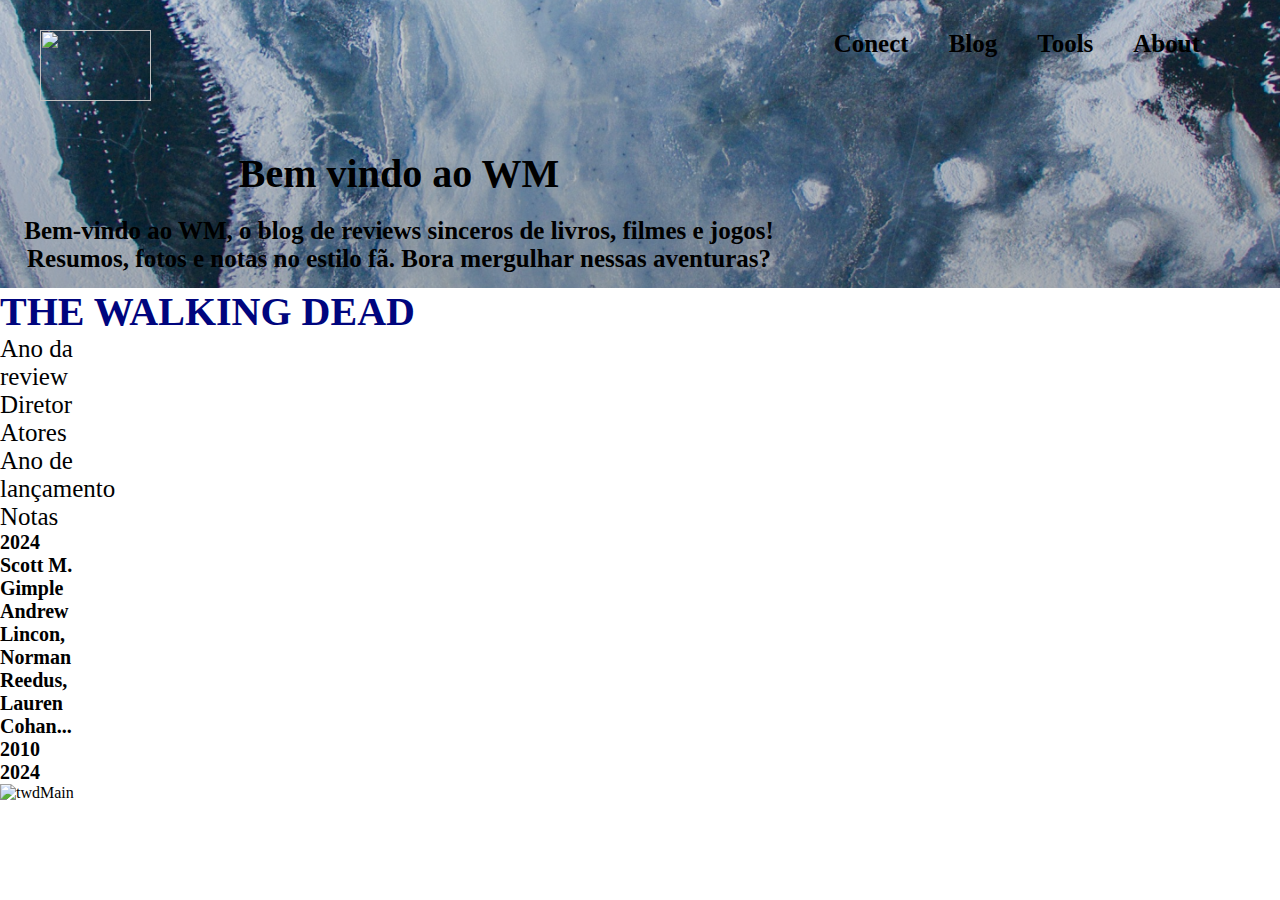
==== index.html @ 7c8194a5 "change name for index" ====
<!DOCTYPE html>
<html lang="pt-br">
<head>
    <meta charset="UTF-8">
    <meta name="viewport" content="width=device-width, initial-scale=1.0">
    <title>The Walking Dead - Sobrevivendo ao apocalipse</title>
    <link rel="stylesheet" href="Blog.css">
</head>
<header>
    <div class="menu">
        <div class="barra">
            <div class="logo">
                <img src="imgs/WM-logo.png" alt="">
            </div>
                <nav class="barra-texto">
                    <h5>Conect</h5>
                    <h5>Blog</h5>
                    <h5>Tools</h5>
                    <h5>About</h5>
                </nav>
               </div>
            <div class="textos"> 
                <h3 class="titulo">Bem vindo ao WM</h3>
                <h4 class="texto-menu">Bem-vindo ao WM, o blog de reviews sinceros de livros, filmes e jogos! Resumos, fotos e notas no estilo fã. Bora mergulhar nessas aventuras?</h4>
            </div>
            
    
</header>
<body>
    <h1 class="titulos">THE WALKING DEAD</h1>
    <div class="Caixona">
        <div class="caixa esquerda">
            <h7 class="classes review"><span>Ano da review</span></h7>
            <h7 class="classes review">Diretor</h7>
            <h7 class="classes review">Atores</h7>
            <h7 class="classes review">Ano de lançamento</h7>
            <h7 class="classes review">Notas</h7>
        </div>
        <div class="caixa direita">
            <h6 class="texto review"><strong>2024</strong></h6>
            <h6 class="texto review"><strong>Scott M. Gimple</strong></h6>
            <h6 class="texto review"><strong>Andrew Lincon, Norman Reedus, Lauren Cohan...</strong></h6>
            <h6 class="texto review"><strong>2010</strong></h6>
            <div class="nota">

                <h6 class="texto review">2024</h6>
            </div>
            
        </div>
    </div>
    <img src="twdIntro.jpg" alt="twdMain">
    
</body>
</html>
---- Blog.css ----
* {
    margin: 0;
    border: 0;
    padding: 0;
}

p {
    text-align: left;
    font-size: 15px;
}
body {
    background-color: white;
}
    
.logo img {
    width: 111px;
    height: 71px;
}
.menu {
        margin: 0;
        display: flex;
        flex-direction: column;
}
.barra {
    display: flex;
    flex-direction: row;
    margin: 15px 25px;
    padding: 15px;
    justify-content: space-between;
}
header {
    background-image: url(imgs/MenuFundo\ -\ TWD.png);
    background-size: cover;
    background-position: center;
}
.caixona {
    border: 1px solid #8CC0E7;
    display: flex;
    justify-content: space-between;
}
.caixa {
    display: flex;
    flex-direction: column;
}
.esquerda {
    width: 100px;
}
.direita {
    width: 100px;
}
h1 {
    color: #00057E;
    font-size: 40px;
}
nav {
    display: flex;
    flex-direction: row;
    justify-content: space-around;
    margin: 0 20px;
}
nav h5 {
    padding: 0 20px;
    margin: 0;
    font-size: 25px;
}
.textos {
    display: flex;
    flex-direction: column;
    align-items: center;
    gap: 20px;
    width: 60%;
    margin: 15px;
    text-align: center;
}
h3 {
    font-size: 40px;
}
h4 {
    font-size: 25px;
}
h7 {
    font-size: 25px;
}
h6 {
    font-size: 20px;
}
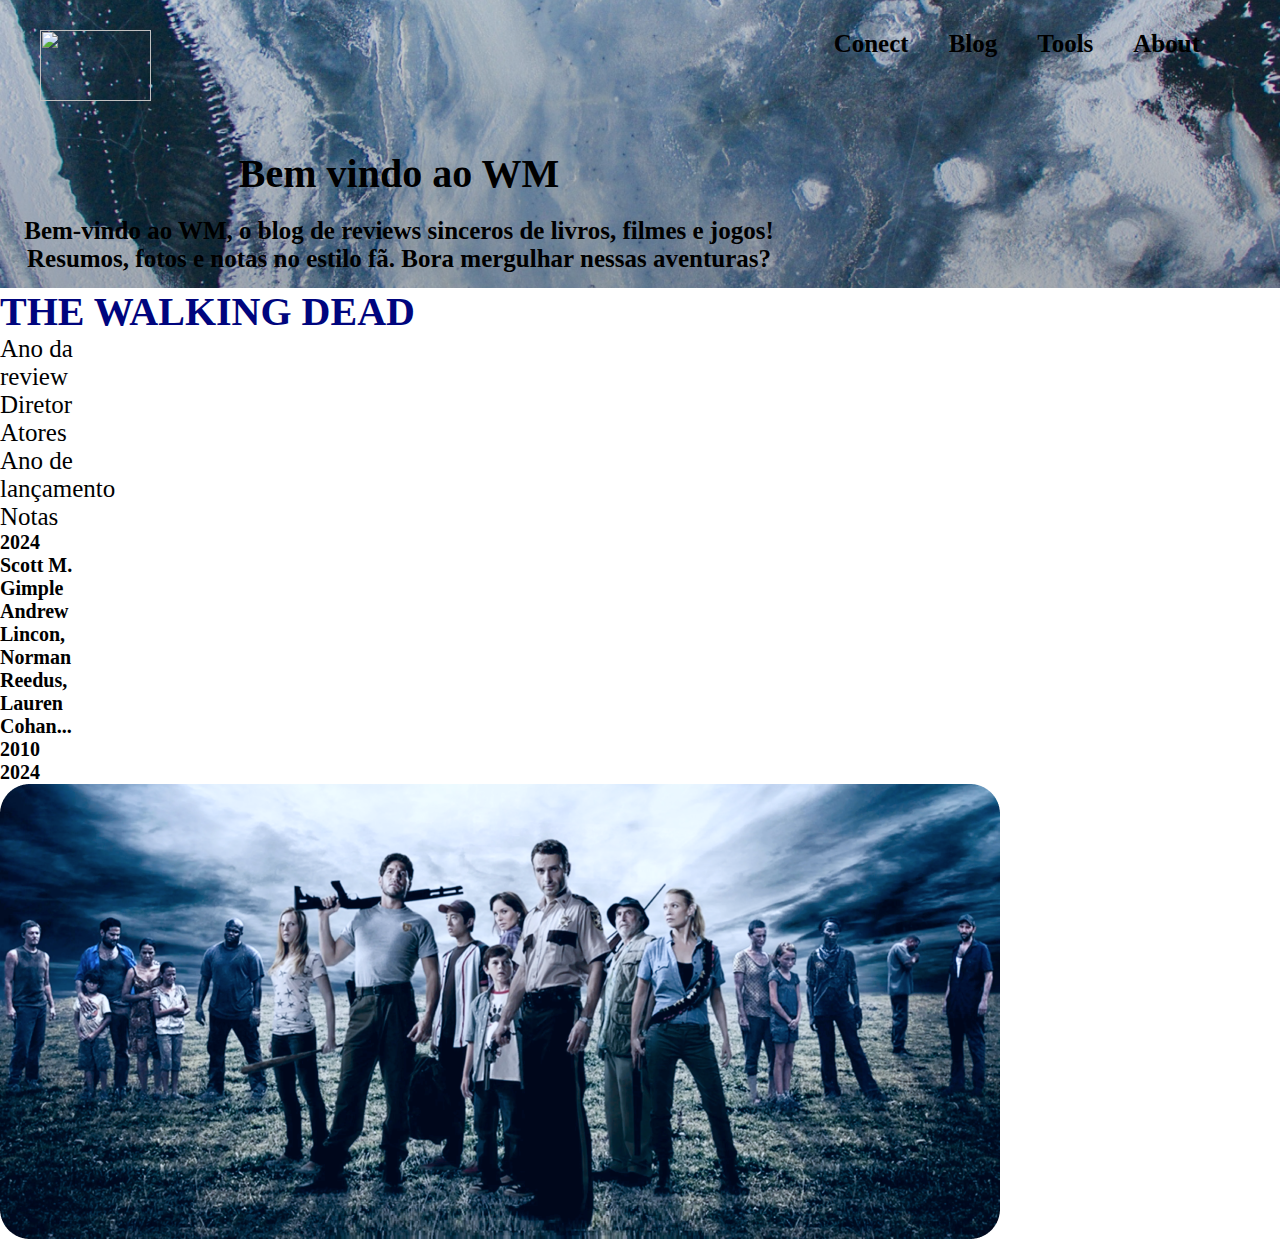
==== commit 80e00702: "Merge branch 'main' of https://github.com/IsabellyCS/Blog-TWD" ====
--- a/index.html
+++ b/index.html
@@ -48,7 +48,7 @@
             
         </div>
     </div>
-    <img src="twdIntro.jpg" alt="twdMain">
+    <img src="imgs/Imagem 1- Main - TWD.png" alt="twdMain">
     
 </body>
 </html>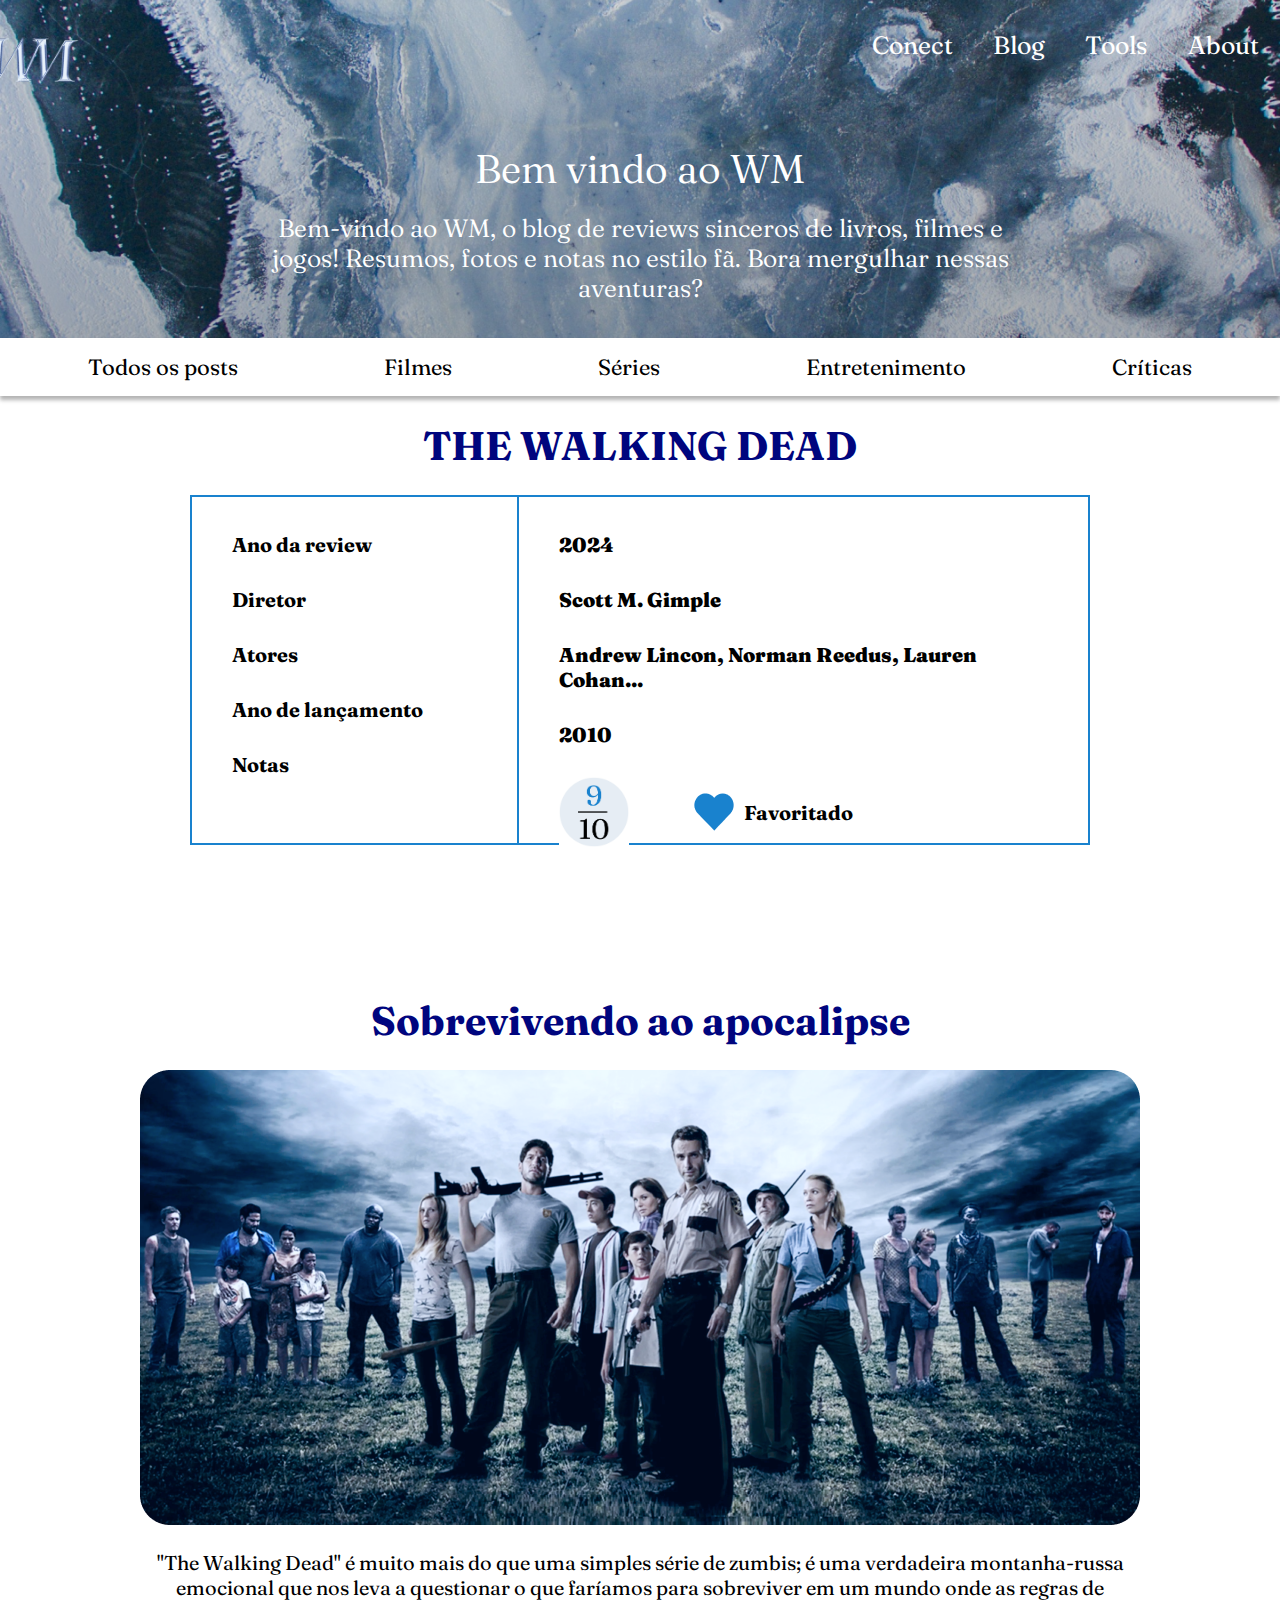
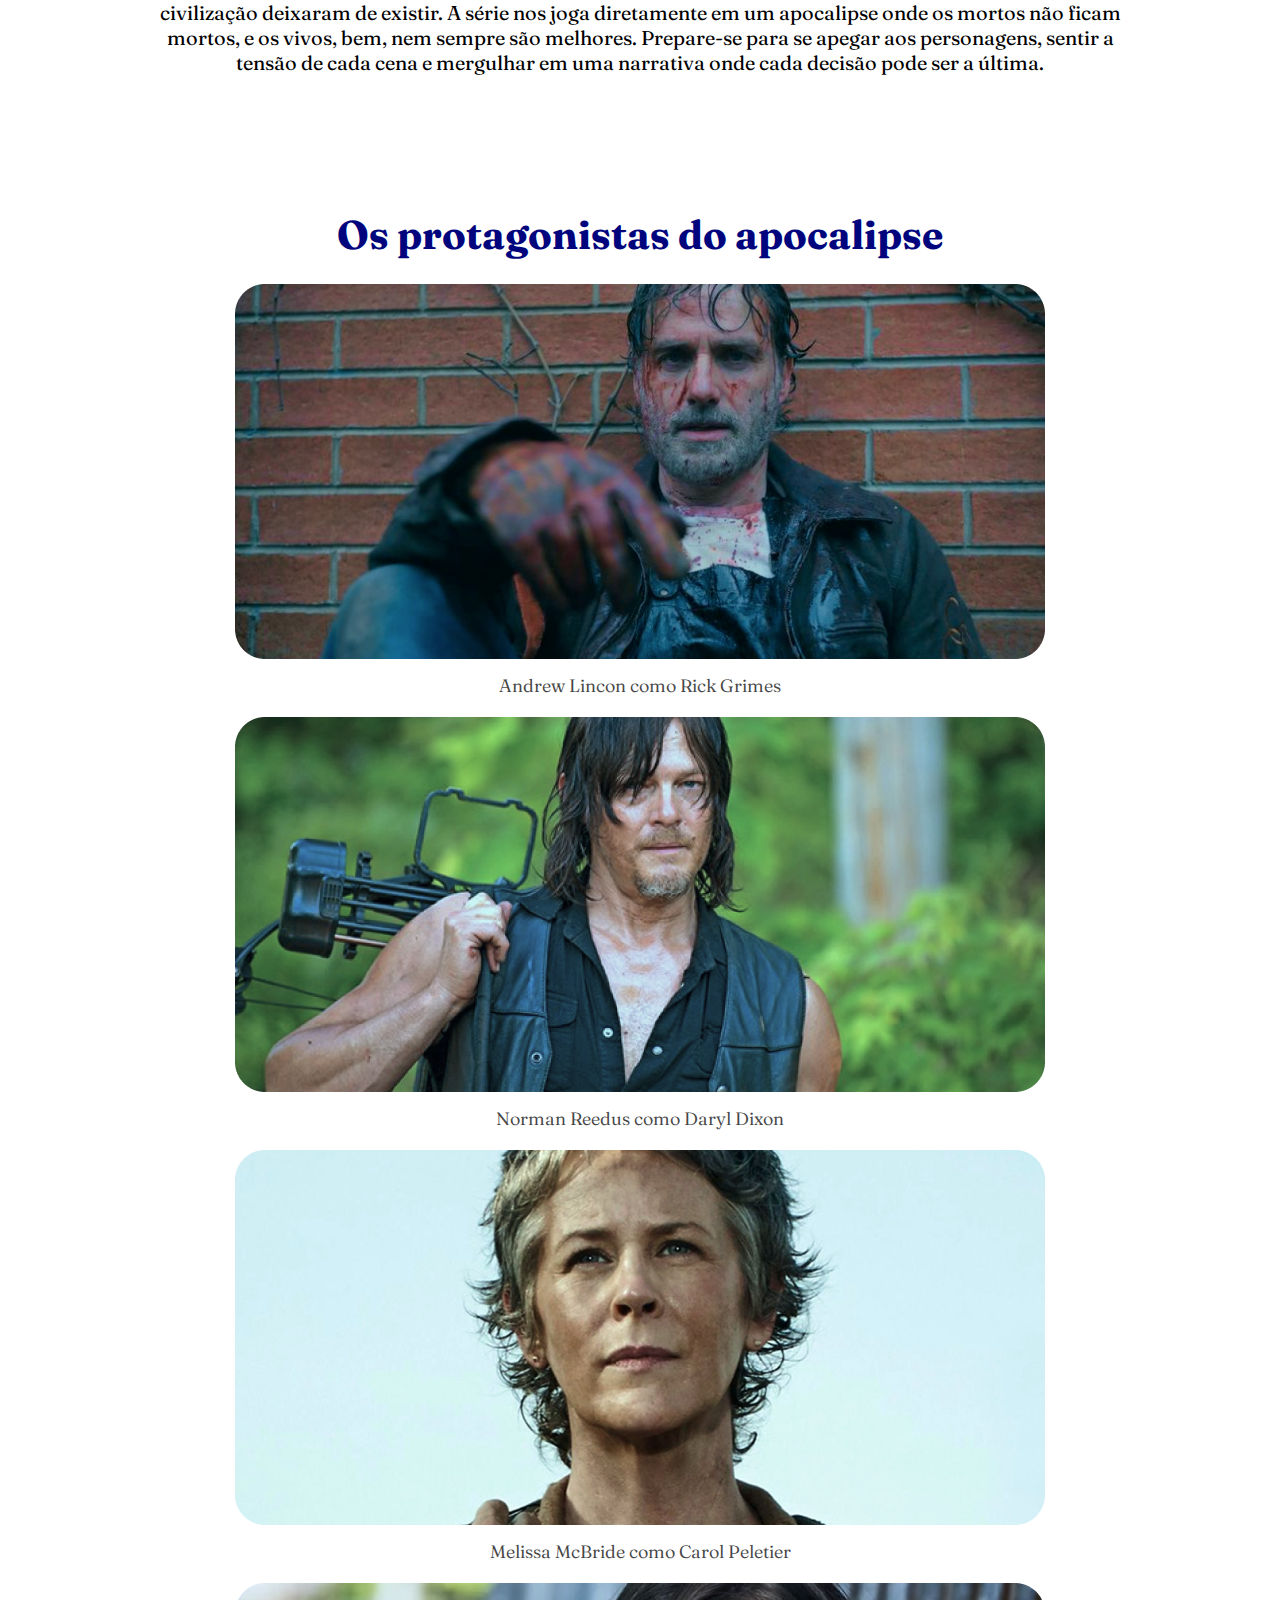
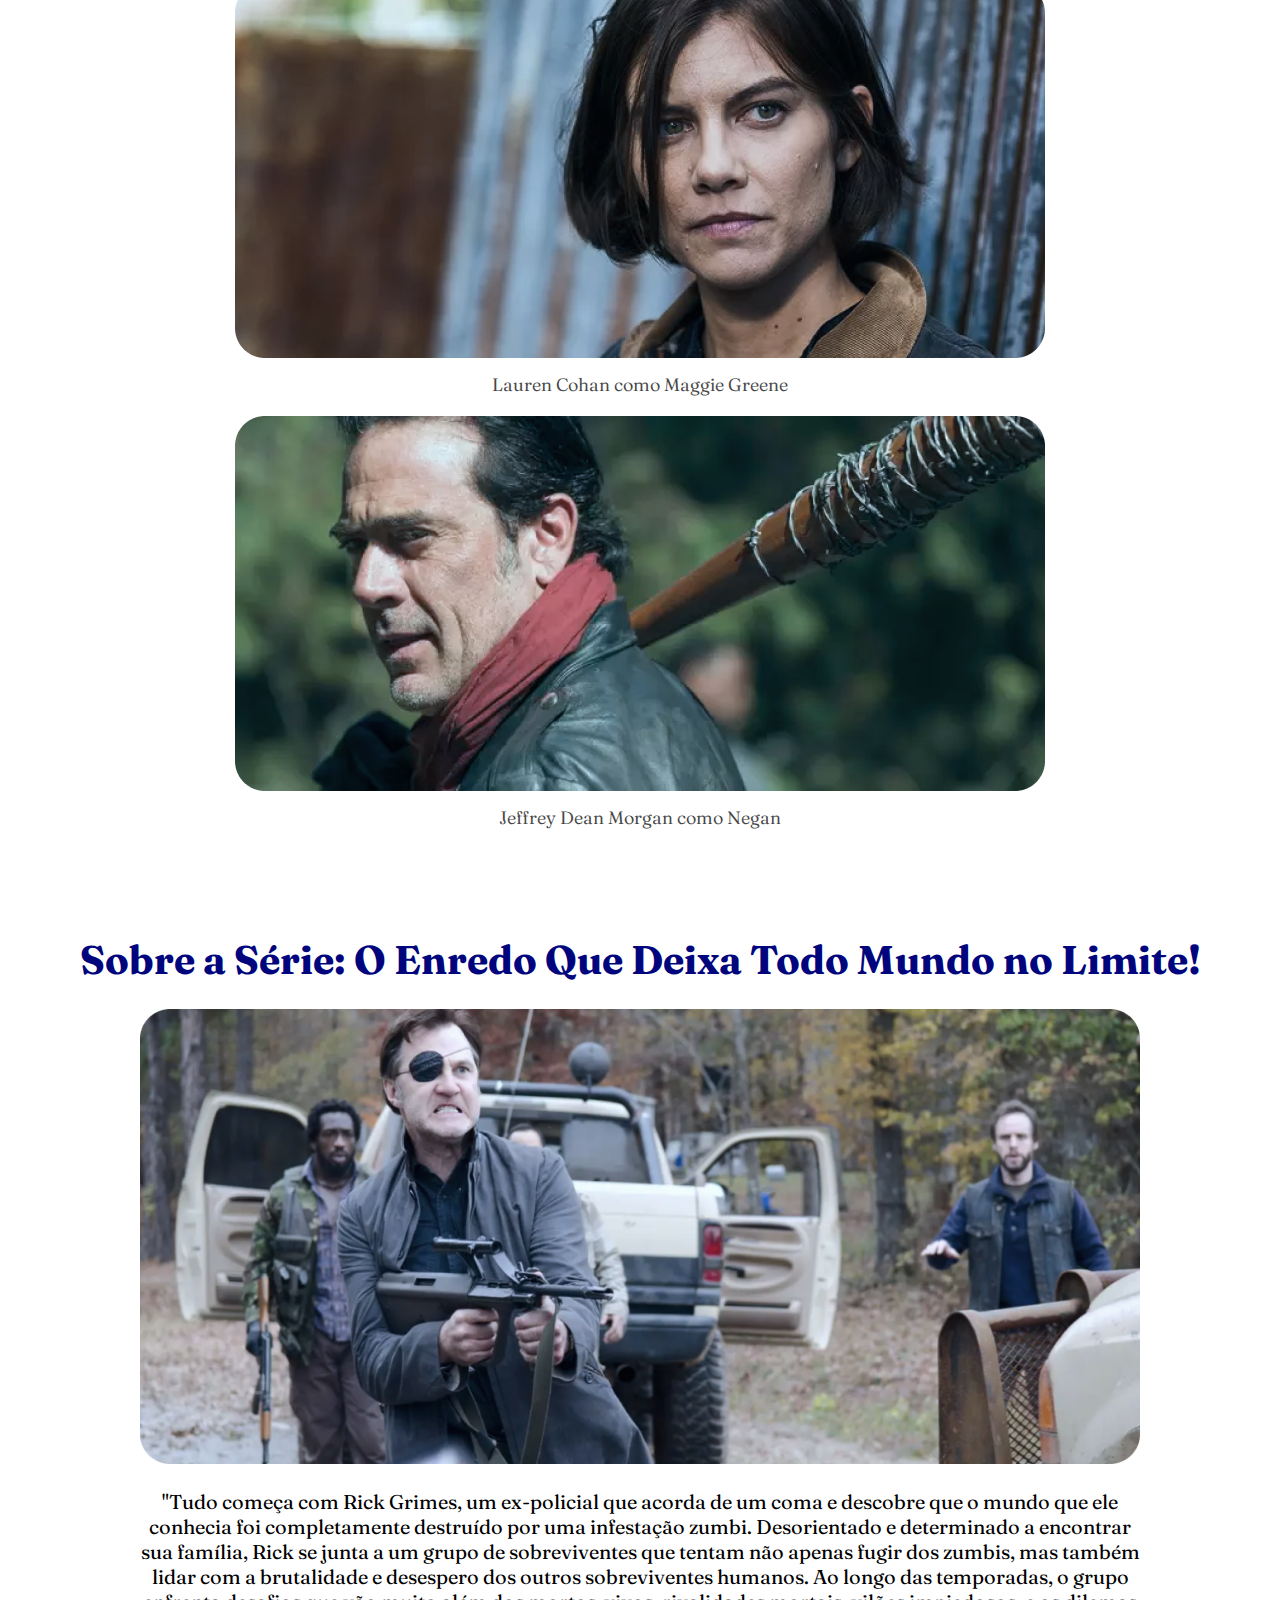
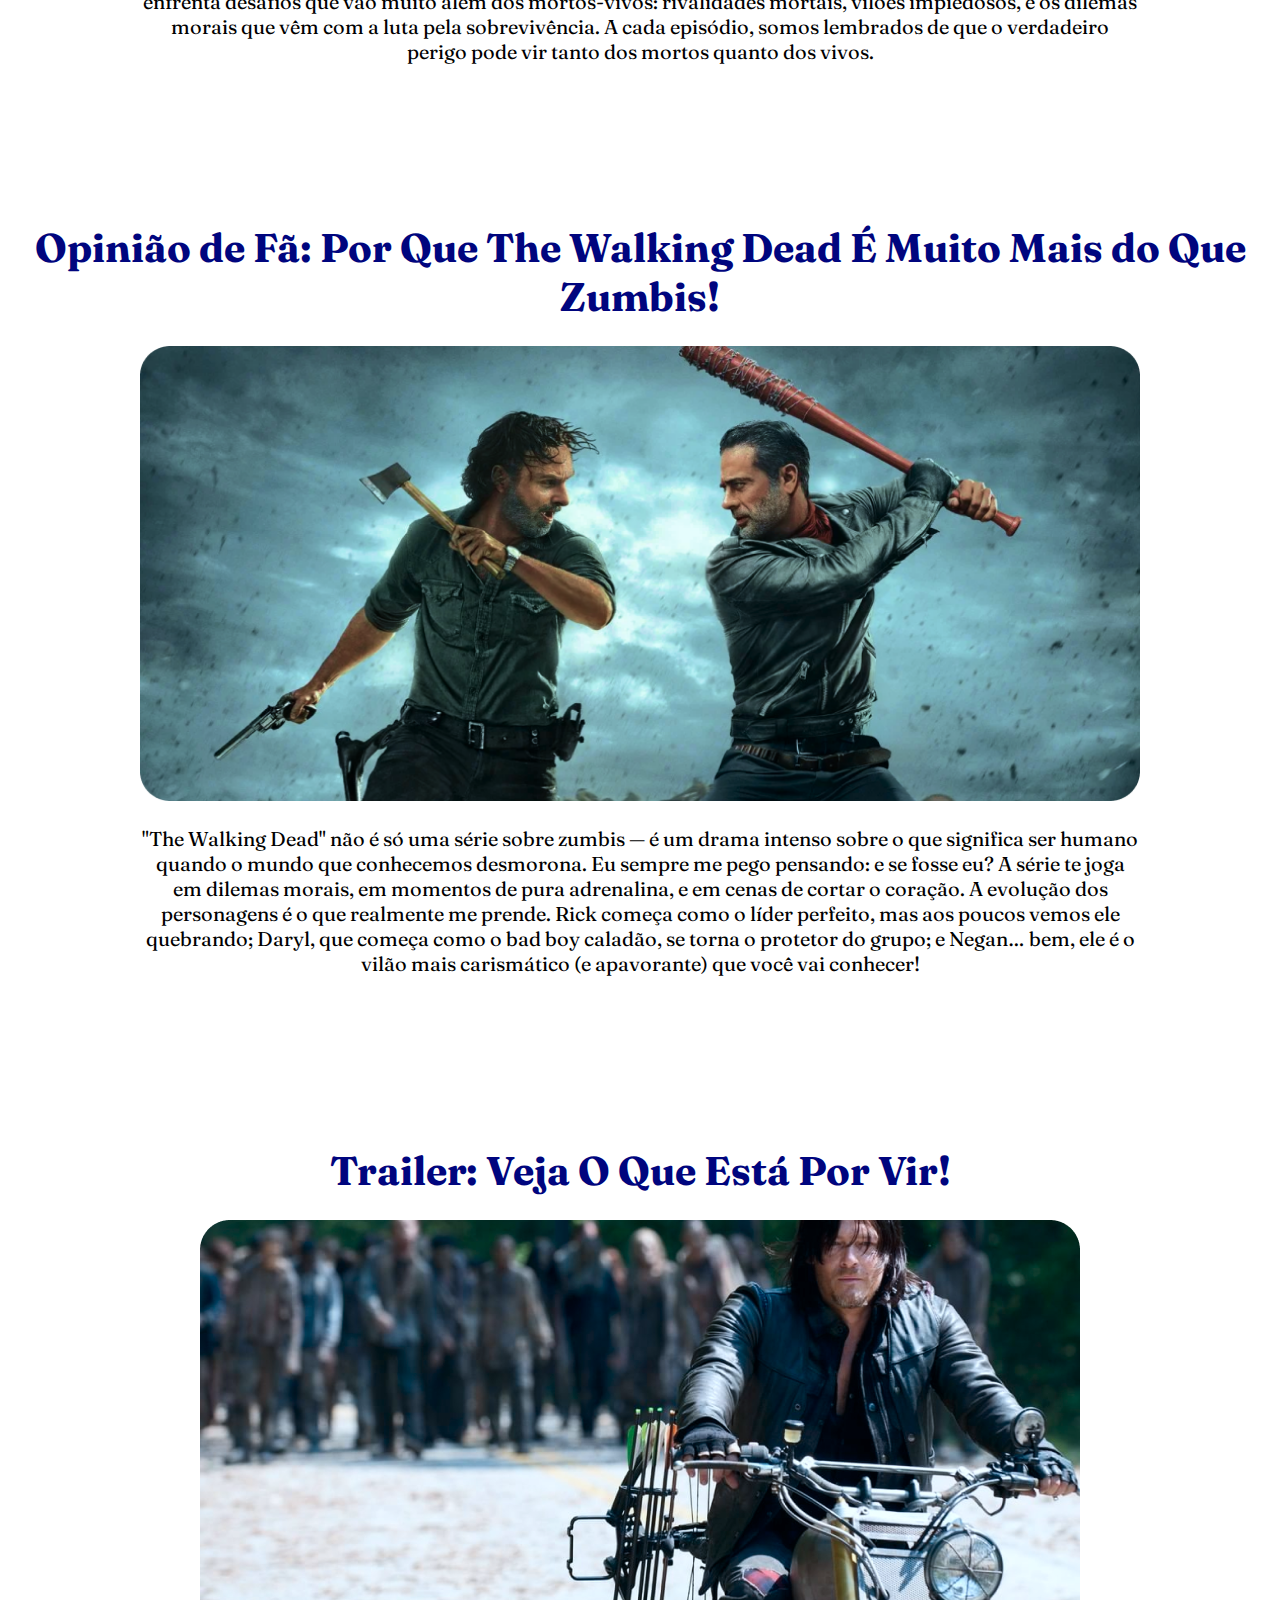
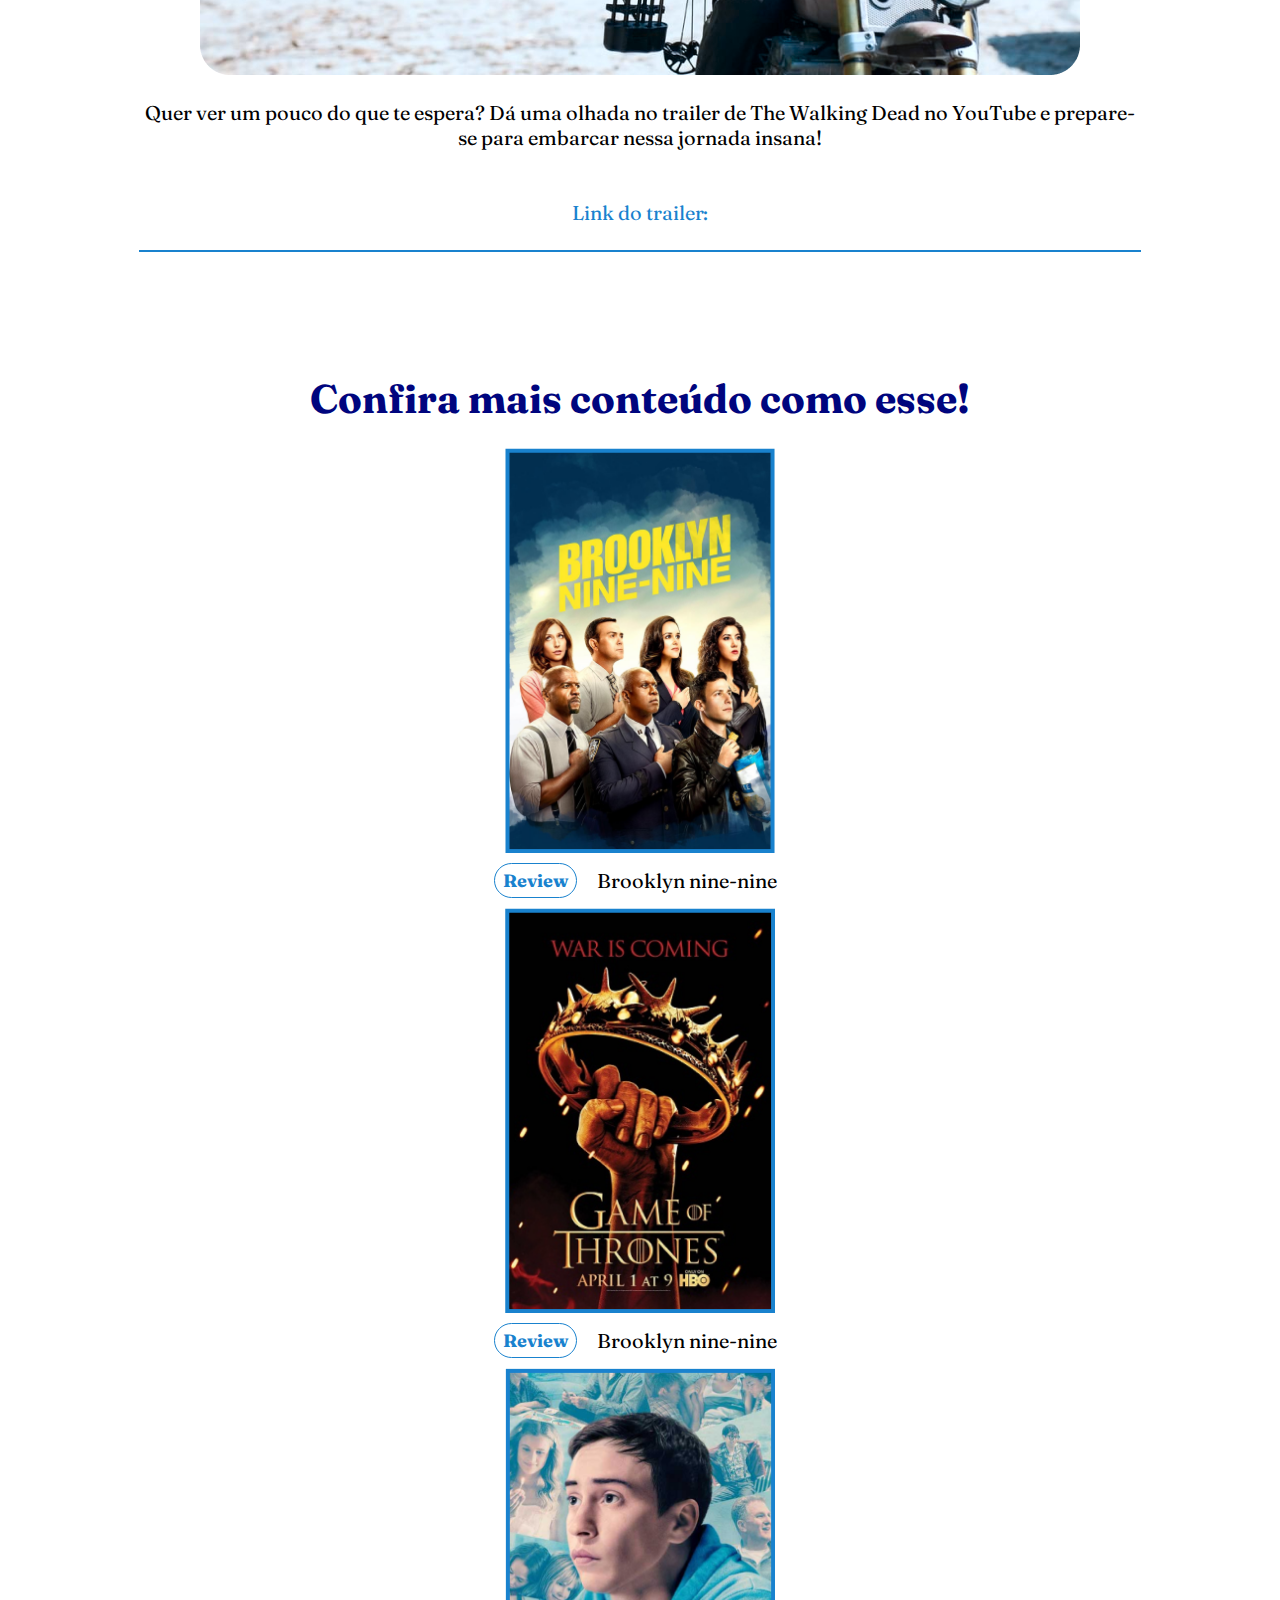
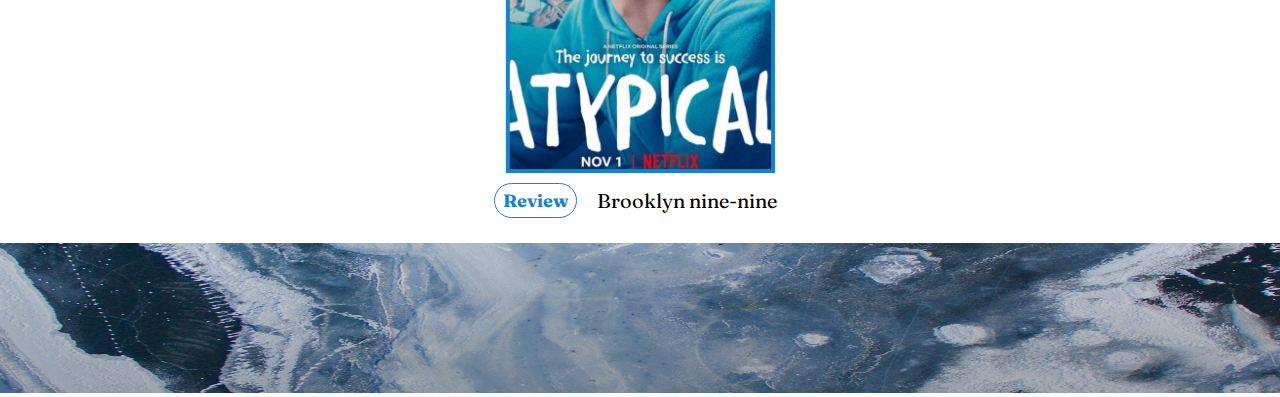
==== commit 4d530cbf: "atualização - usei dois novos files" ====
--- a/index.html
+++ b/index.html
@@ -1,54 +1,134 @@
-<!DOCTYPE html>
-<html lang="pt-br">
-<head>
-    <meta charset="UTF-8">
-    <meta name="viewport" content="width=device-width, initial-scale=1.0">
-    <title>The Walking Dead - Sobrevivendo ao apocalipse</title>
-    <link rel="stylesheet" href="Blog.css">
-</head>
-<header>
-    <div class="menu">
-        <div class="barra">
-            <div class="logo">
-                <img src="imgs/WM-logo.png" alt="">
-            </div>
-                <nav class="barra-texto">
-                    <h5>Conect</h5>
-                    <h5>Blog</h5>
-                    <h5>Tools</h5>
-                    <h5>About</h5>
-                </nav>
-               </div>
-            <div class="textos"> 
-                <h3 class="titulo">Bem vindo ao WM</h3>
-                <h4 class="texto-menu">Bem-vindo ao WM, o blog de reviews sinceros de livros, filmes e jogos! Resumos, fotos e notas no estilo fã. Bora mergulhar nessas aventuras?</h4>
-            </div>
-            
-    
-</header>
-<body>
-    <h1 class="titulos">THE WALKING DEAD</h1>
-    <div class="Caixona">
-        <div class="caixa esquerda">
-            <h7 class="classes review"><span>Ano da review</span></h7>
-            <h7 class="classes review">Diretor</h7>
-            <h7 class="classes review">Atores</h7>
-            <h7 class="classes review">Ano de lançamento</h7>
-            <h7 class="classes review">Notas</h7>
-        </div>
-        <div class="caixa direita">
-            <h6 class="texto review"><strong>2024</strong></h6>
-            <h6 class="texto review"><strong>Scott M. Gimple</strong></h6>
-            <h6 class="texto review"><strong>Andrew Lincon, Norman Reedus, Lauren Cohan...</strong></h6>
-            <h6 class="texto review"><strong>2010</strong></h6>
-            <div class="nota">
-
-                <h6 class="texto review">2024</h6>
-            </div>
-            
-        </div>
-    </div>
-    <img src="imgs/Imagem 1- Main - TWD.png" alt="twdMain">
-    
-</body>
+<!DOCTYPE html>
+<html lang="pt-br">
+<head>
+    <meta charset="UTF-8">
+    <meta name="viewport" content="width=device-width, initial-scale=1.0">
+    <title>The Walking Dead - Sobrevivendo ao apocalipse</title>
+    <link rel="stylesheet" href="Blog.css">
+
+    <link rel="preconnect" href="https://fonts.googleapis.com">
+<link rel="preconnect" href="https://fonts.gstatic.com" crossorigin>
+<link href="https://fonts.googleapis.com/css2?family=Fraunces:ital,opsz,wght@0,9..144,100..900;1,9..144,100..900&display=swap" rel="stylesheet">
+</head>
+
+<body>
+    <header>
+    <div class="menu">
+        <div class="barra">
+            <div class="logo">
+                <img src="imgs/WM logo1 - png.png" alt="">
+            </div>
+                <nav class="barra-texto">
+                    <h5>Conect</h5>
+                    <h5>Blog</h5>
+                    <h5>Tools</h5>
+                    <h5>About</h5>
+                </nav>
+               </div>
+            <div class="textos"> 
+                <h3 class="titulo">Bem vindo ao WM</h3>
+                <h4 class="texto-menu">Bem-vindo ao WM, o blog de reviews sinceros de livros, filmes e jogos! Resumos, fotos e notas no estilo fã. Bora mergulhar nessas aventuras?</h4>
+            </div>
+            </div>
+            
+    </header>
+    <section>
+        <div class="barrinha3d">
+            <h5>Todos os posts</h5>
+            <h5>Filmes</h5>
+            <h5>Séries</h5>
+            <h5>Entretenimento</h5>
+            <h5>Críticas</h5>
+        </div>
+
+    </section>
+
+    <section class="section-um">
+        <h1 class="titulos">THE WALKING DEAD</h1>
+        <div class="caixona">
+            <div class="caixa esquerda">
+                <h6 class="classes review"><span>Ano da review</span></h6>
+                <h6 class="classes review">Diretor</h6>
+                <h6 class="classes review">Atores</h6>
+                <h6 class="classes review">Ano de lançamento</h6>
+                <h6 class="classes review">Notas</h6>
+            </div>
+            <div class="caixa direita">
+                <h6 class="texto review"><strong>2024</strong></h6>
+                <h6 class="texto review"><strong>Scott M. Gimple</strong></h6>
+                <h6 class="texto review"><strong>Andrew Lincon, Norman Reedus, Lauren Cohan...</strong></h6>
+                <h6 class="texto review"><strong>2010</strong></h6>
+                <div class="nota">
+                    <img src="imgs/Nota - TWD.png" class="imgnota" alt="">
+                    <img src="imgs/Coração - TWD.png" class="imgcoracao" alt="">
+                    <h6 class="texto review">Favoritado</h6>
+                </div>
+            </div>
+        </div>
+    </section>
+    <section class="section-dois">
+        <h1>Sobrevivendo ao apocalipse</h1>
+        <img src="imgs/Imagem 1- Main - TWD.png" class="ImagensGrandes" alt="">
+        <p>"The Walking Dead" é muito mais do que uma simples série de zumbis; é uma verdadeira montanha-russa emocional que nos leva a questionar o que faríamos para sobreviver em um mundo onde as regras de civilização deixaram de existir. A série nos joga diretamente em um apocalipse onde os mortos não ficam mortos, e os vivos, bem, nem sempre são melhores. Prepare-se para se apegar aos personagens, sentir a tensão de cada cena e mergulhar em uma narrativa onde cada decisão pode ser a última.</p>
+    </section>
+    <section class="personagens">
+        <h1>Os protagonistas do apocalipse</h1>
+        <img src="imgs/RickGrimes - TWD.png" class="imagenspequenas" alt="">
+        <h2><span>Andrew Lincon como Rick Grimes</span></h2>
+        <img src="imgs/DarylDixon - TWD.png" class="imagenspequenas" alt="">
+        <h2><span>Norman Reedus como Daryl Dixon</span></h2>
+        <img src="imgs/Carol - TWD.png" class="imagenspequenas" alt="">
+        <h2><span>Melissa McBride como Carol Peletier</span></h2>
+        <img src="imgs/Maggie - TWD.png" class="imagenspequenas" alt="">
+        <h2><span>Lauren Cohan como Maggie Greene</span></h2>
+        <img src="imgs/Negan - TWD.png" class="imagenspequenas" alt="">
+        <h2><span>Jeffrey Dean Morgan como Negan</span></h2>
+    </section>
+    <section class="section-tres">
+        <h1>Sobre a Série: O Enredo Que Deixa Todo Mundo no Limite!</h1>
+        <img src="imgs/Governador - Imagem 2 - TWD.png" class="ImagensGrandes" alt="">
+        <p>"Tudo começa com Rick Grimes, um ex-policial que acorda de um coma e descobre que o mundo que ele conhecia foi completamente destruído por uma infestação zumbi. Desorientado e determinado a encontrar sua família, Rick se junta a um grupo de sobreviventes que tentam não apenas fugir dos zumbis, mas também lidar com a brutalidade e desespero dos outros sobreviventes humanos. Ao longo das temporadas, o grupo enfrenta desafios que vão muito além dos mortos-vivos: rivalidades mortais, vilões impiedosos, e os dilemas morais que vêm com a luta pela sobrevivência. A cada episódio, somos lembrados de que o verdadeiro perigo pode vir tanto dos mortos quanto dos vivos.</p>
+    </section>
+    <section class="section-tres">
+        <h1>Opinião de Fã: Por Que The Walking Dead É Muito Mais do Que Zumbis!</h1>
+        <img src="imgs/Rick e Negan - Imagem 3 - TWD.png" class="ImagensGrandes" alt="">
+        <p>"The Walking Dead" não é só uma série sobre zumbis — é um drama intenso sobre o que significa ser humano quando o mundo que conhecemos desmorona. Eu sempre me pego pensando: e se fosse eu? A série te joga em dilemas morais, em momentos de pura adrenalina, e em cenas de cortar o coração. A evolução dos personagens é o que realmente me prende. Rick começa como o líder perfeito, mas aos poucos vemos ele quebrando; Daryl, que começa como o bad boy caladão, se torna o protetor do grupo; e Negan… bem, ele é o vilão mais carismático (e apavorante) que você vai conhecer!</p>
+        </section>
+        <section class="section-quatro">
+            <h1>Trailer: Veja O Que Está Por Vir!</h1>
+            <img src="imgs/Daryl moto - Imagem 4 - TWD.png" class="imgmini" alt="">
+            <p>Quer ver um pouco do que te espera? Dá uma olhada no trailer de The Walking Dead no YouTube e prepare-se para embarcar nessa jornada insana!</p>
+            <p class="link">Link do trailer:</p>
+            <div class="azul"></div>
+        </section>
+        <section class="section-cinco">
+            <h1>Confira mais conteúdo como esse!</h1>
+            <div class="Posterzao">
+                <div class="poster">
+                <img src="imgs/Poster 1 - B99 - TWD.png"  alt="">
+                    <div class="escritas">
+                        <h6>Review</h6>
+                        <p>Brooklyn nine-nine</p>
+                    </div>
+                    <img src="imgs/Poster 2 - GOT - TWD.png"  alt="">
+                    <div class="escritas">
+                        <h6>Review</h6>
+                        <p>Brooklyn nine-nine</p>
+                    </div>
+                    <img src="imgs/Poster 3 - Atypical - TWD.png"  alt="">
+                    <div class="escritas">
+                        <h6>Review</h6>
+                        <p>Brooklyn nine-nine</p>
+                    </div>
+                    </div>
+            </div>
+        </section>
+        
+            
+
+    
+</body>
+<footer>
+    <img src="imgs/MenuFundo - TWD.png" alt="">
+</footer>
 </html>--- a/Blog.css
+++ b/Blog.css
@@ -1,86 +1,275 @@
-* {
-    margin: 0;
-    border: 0;
-    padding: 0;
-}
-
-p {
-    text-align: left;
-    font-size: 15px;
-}
-body {
-    background-color: white;
-}
-    
-.logo img {
-    width: 111px;
-    height: 71px;
-}
-.menu {
-        margin: 0;
-        display: flex;
-        flex-direction: column;
-}
-.barra {
-    display: flex;
-    flex-direction: row;
-    margin: 15px 25px;
-    padding: 15px;
-    justify-content: space-between;
-}
-header {
-    background-image: url(imgs/MenuFundo\ -\ TWD.png);
-    background-size: cover;
-    background-position: center;
-}
-.caixona {
-    border: 1px solid #8CC0E7;
-    display: flex;
-    justify-content: space-between;
-}
-.caixa {
-    display: flex;
-    flex-direction: column;
-}
-.esquerda {
-    width: 100px;
-}
-.direita {
-    width: 100px;
-}
-h1 {
-    color: #00057E;
-    font-size: 40px;
-}
-nav {
-    display: flex;
-    flex-direction: row;
-    justify-content: space-around;
-    margin: 0 20px;
-}
-nav h5 {
-    padding: 0 20px;
-    margin: 0;
-    font-size: 25px;
-}
-.textos {
-    display: flex;
-    flex-direction: column;
-    align-items: center;
-    gap: 20px;
-    width: 60%;
-    margin: 15px;
-    text-align: center;
-}
-h3 {
-    font-size: 40px;
-}
-h4 {
-    font-size: 25px;
-}
-h7 {
-    font-size: 25px;
-}
-h6 {
-    font-size: 20px;
+* {
+    margin: 0;
+    border: 0;
+    padding: 0;
+    font-family: "Fraunces", 'Times New Roman', Times, serif;
+}
+/* <uniquifier>: Use a unique and descriptive class name
+/ <weight>: Use a value from 100 to 900
+
+.fraunces-<uniquifier> {
+  font-family: "Fraunces", serif;
+  font-optical-sizing: auto;
+  font-weight: <weight>;
+  font-style: normal;
+  font-variation-settings:
+    "SOFT" 0,
+    "WONK" 0;
+} */
+
+body {
+    background-color: white;
+}
+    
+.logo img {
+    width: 100px;
+    height: 60px;
+    margin-right: 700px;
+}
+.menu {
+        margin: 0;
+        display: flex;
+        flex-direction: column;
+        align-items: center;
+}
+.barra {
+    display: flex;
+    flex-direction: row;
+    margin: 15px 0px;
+    padding: 15px;
+    justify-content: space-between;
+    gap: 50px;
+}
+header {
+    background-image: url(imgs/MenuFundo\ -\ TWD.png);
+    background-size: cover;
+    background-position: center;
+    color: white;
+    font-weight: 350px;
+    font-variation-settings: "wght" 350;
+}
+
+nav {
+    display: flex;
+    flex-direction: row;
+    justify-content: space-around;
+    margin: 0 20px;
+}
+nav h5 {
+    padding: 0 20px;
+    margin: 0;
+    font-size: 25px;
+}
+.textos {
+    display: flex;
+    flex-direction: column;
+    align-items: center;
+    gap: 20px;
+    width: 60%;
+    margin: 20px 0 35px;
+    text-align: center;
+}
+h1 {
+    color: #00057E;
+    font-size: 40px;
+    margin: 25px;
+}
+h2 {
+    color: rgb(70, 70, 70);
+    font-weight: 350px;
+    font-variation-settings: "wght" 350;
+    font-size: 18px;
+    margin: 15px 0 20px;
+}
+h3 {
+    font-size: 40px;
+}
+h4 {
+    font-size: 25px;
+}
+h5 {
+    font-size: 22px;
+    font-weight: 400px;
+    font-variation-settings: "wght" 400;
+}
+h6 {
+    font-size: 20px;
+}
+
+.barrinha3d {
+    display: flex;
+    flex-direction: row;
+    align-items: center;
+    justify-content: space-around;
+    padding: 15px;
+    position: relative;
+    box-shadow: 0 4px 4px rgba(0, 0, 0, 0.3);
+}
+
+.section-um {
+    display: flex;
+    flex-direction: column;
+    align-items: center;
+    justify-content: center;
+    width: 100%;
+    text-align: center;
+    margin-bottom: 40px;
+}
+
+.caixona {
+    border: 1px solid #1982CE;
+    display: flex;
+    justify-content: space-between;
+    flex-direction: row;
+    width: 900px;
+    box-sizing: border-box; /* Inclui a borda e o padding no cálculo da largura */
+    height: 350px;
+
+}
+
+.caixa {
+    display: flex;
+    flex-direction: column;
+    flex: 1;
+    padding: 10px;
+    border: 1px solid #1982CE;
+    gap: 20px; 
+    padding: 35px 40px 30px;
+    text-align: left;
+    gap: 30px;
+
+}
+.esquerda {
+    flex: 2;
+}
+.direita {
+    flex: 4;
+}
+.imgnota{
+    height: 70px;
+    width: 70px;
+    margin: 0 55px 0 0;
+}
+.imgcoracao {
+    height: 40px;
+    width: 40px;
+    margin: 0 10px;
+}
+
+.nota {
+    display: flex;
+    flex-direction: row;
+    align-items: center;
+}
+.section-dois {
+    display: flex;
+    flex-direction: column;
+    justify-content: center;
+    align-items: center;
+    text-align: center;
+    min-height: 100vh;
+}
+.ImagensGrandes {
+    height: 455px;
+    width: 1000px;
+}
+p {
+    text-align: center;
+    font-size: 20px;
+    width: 1000px;
+    margin: 25px;
+}
+.imagenspequenas {
+    width: 810px;
+    height: 375px;
+}
+.personagens {
+    display: flex;
+    flex-direction: column;
+    justify-content: center;
+    align-items: center;
+    text-align: center;
+}
+.section-tres {
+    display: flex;
+    flex-direction: column;
+    justify-content: center;
+    align-items: center;
+    text-align: center;
+    min-height: 100vh;
+}
+.imgmini {
+    height: 455px;
+    width: 880px;
+}
+.azul {
+    border: 1px solid #1982CE;
+    margin-bottom: 25px;
+    width: 1000px;
+}
+.section-quatro {
+    display: flex;
+    flex-direction: column;
+    justify-content: center;
+    align-items: center;
+    text-align: center;
+    min-height: 100vh;
+}
+.link {
+    color: #1982CE;
+}
+.section-cinco {
+    display: flex;
+    flex-direction: column;
+    justify-content: center;
+    align-items: center;
+    text-align: center;
+    min-height: 100vh;
+}
+.escritas p {
+    margin: 0;
+    padding: 0;
+    width: 200px;
+}
+.escritas h6 {
+    font-size: 18px;
+    color: #1982CE;
+    border: 1px solid #1982CE;
+    border-radius: 25px;
+    padding: 5px 8px;
+}
+.Posterzao {
+    display: flex;
+    flex-direction: row; /* Alinha os pôsteres em linha */
+    justify-content: center; /* Centraliza os pôsteres na tela */
+    align-items: center; /* Centraliza verticalmente */
+    gap: 20px; /* Espaçamento entre os pôsteres */
+    flex-wrap: wrap; /* Permite quebra de linha se necessário */
+}
+
+.poster {
+    display: flex;
+    flex-direction: column; /* Organiza conteúdo interno em coluna */
+    align-items: center; /* Centraliza conteúdo dentro do pôster */
+    gap: 10px; /* Espaçamento entre imagem e textos */
+    text-align: center; /* Centraliza texto dentro das divs */
+}
+
+.escritas {
+    display: flex;
+    flex-direction: row; /* Mantém o layout de texto e título horizontal */
+    justify-content: center; /* Centraliza horizontalmente dentro do pôster */
+    align-items: center; /* Alinha itens verticalmente */
+    gap: 10px; /* Espaçamento entre o título e o review */
+}
+.section-cinco img {
+    height: 405px;
+    width: 270px;
+}
+footer img{
+    width: 100%;
+    margin-top: 25px;
+    justify-content: center;
+    align-items: center;
+    height: 150px;
 }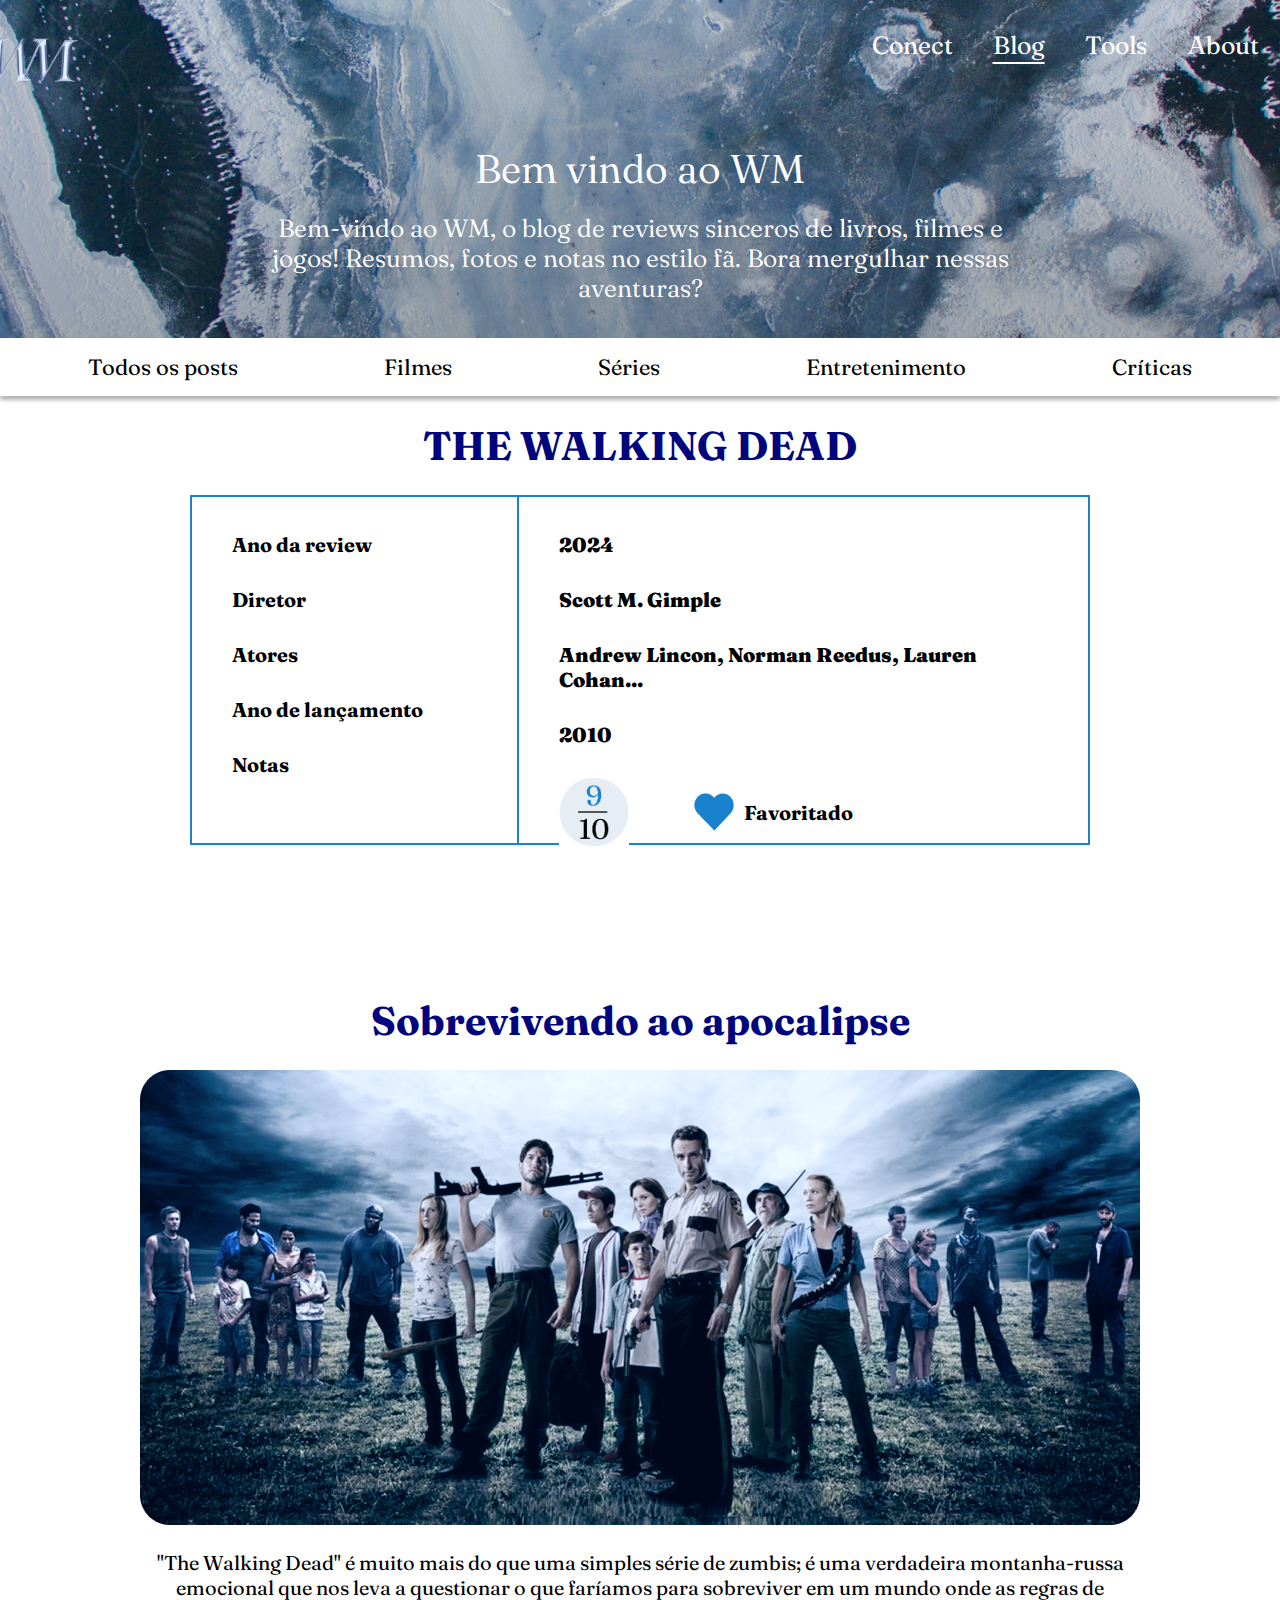
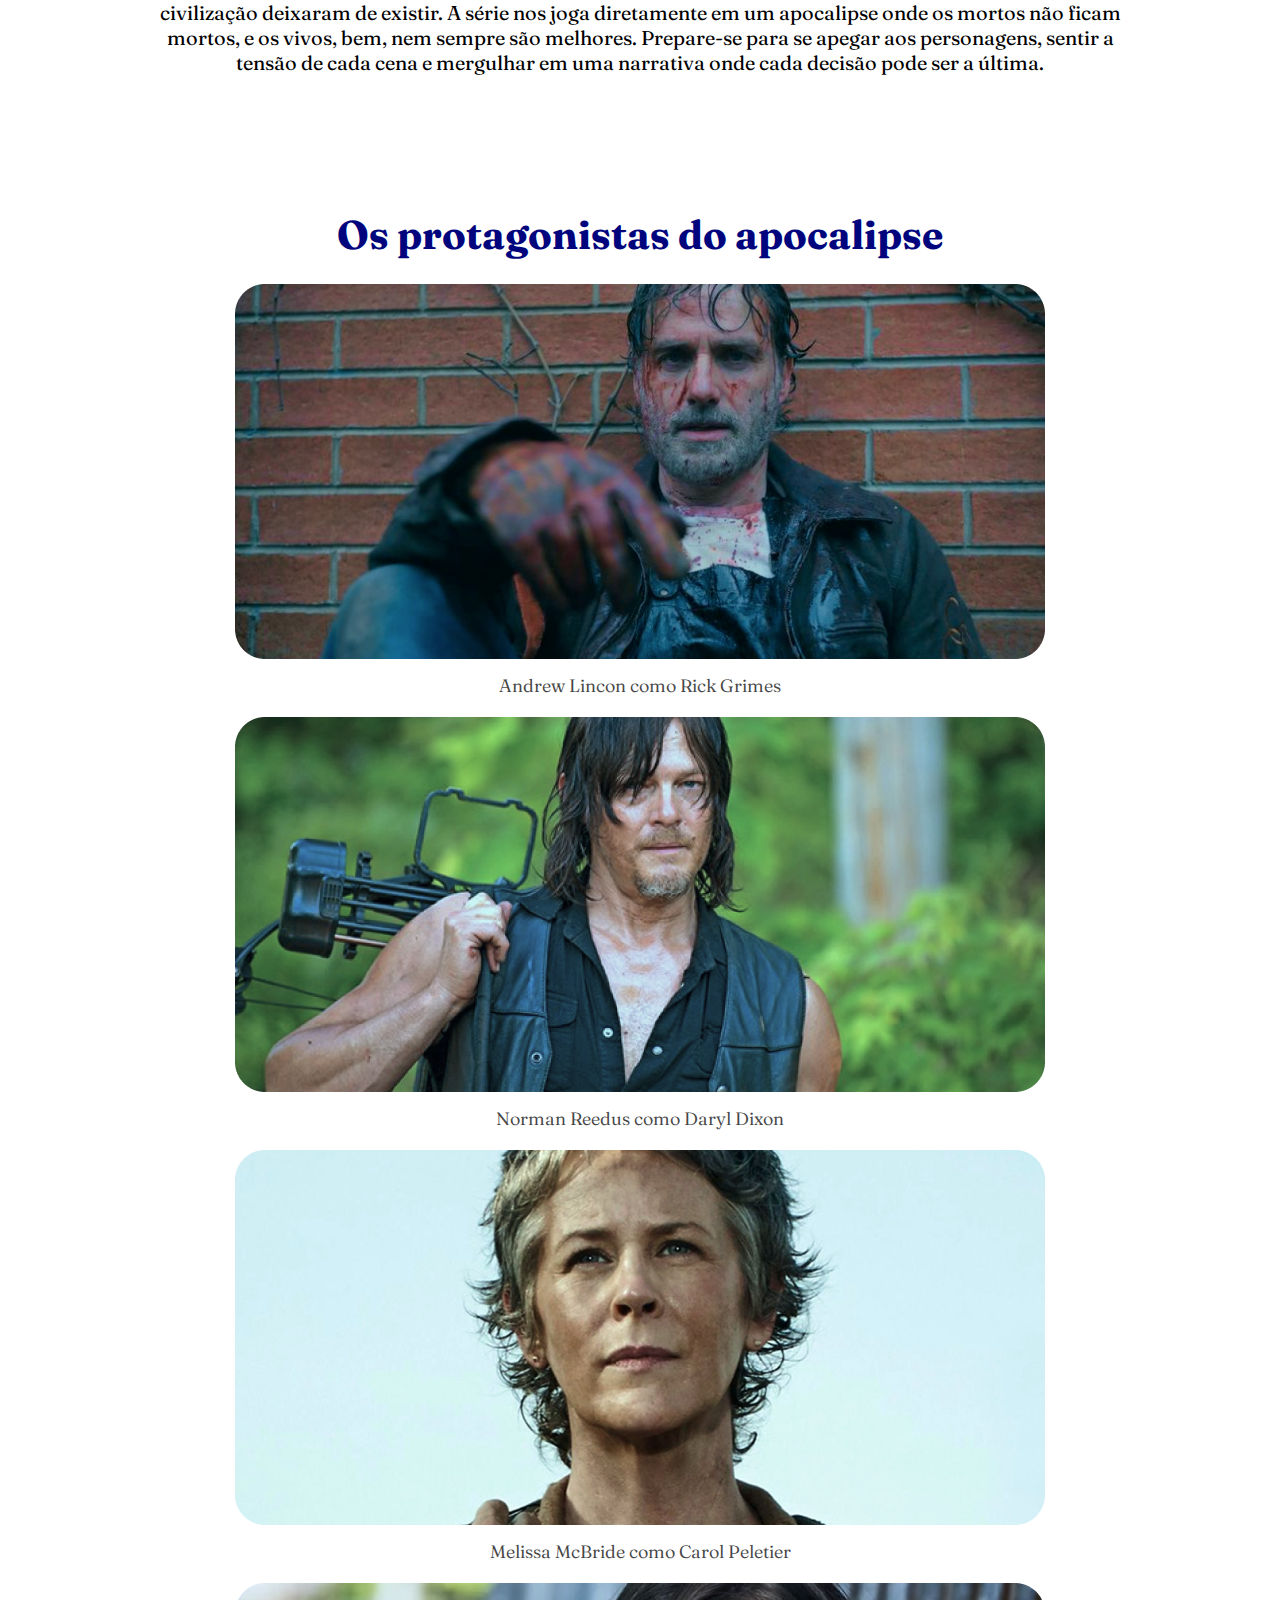
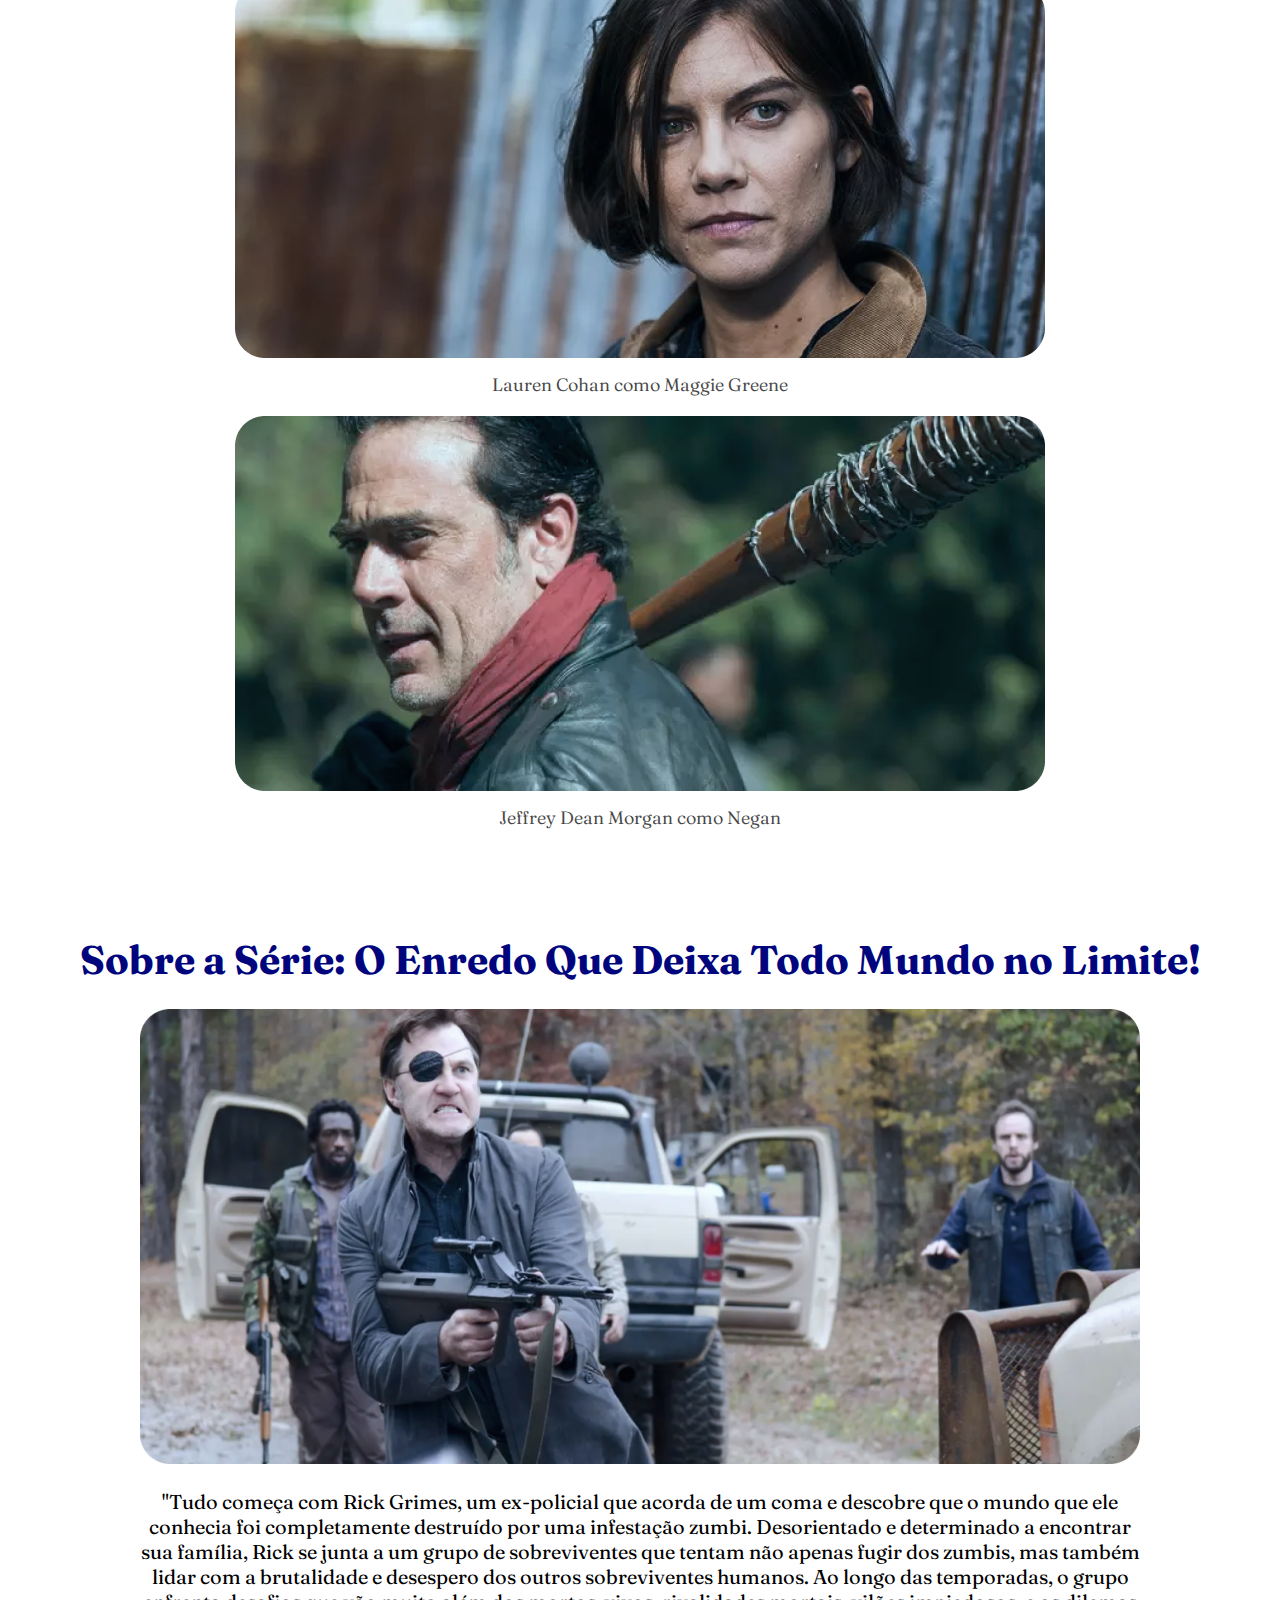
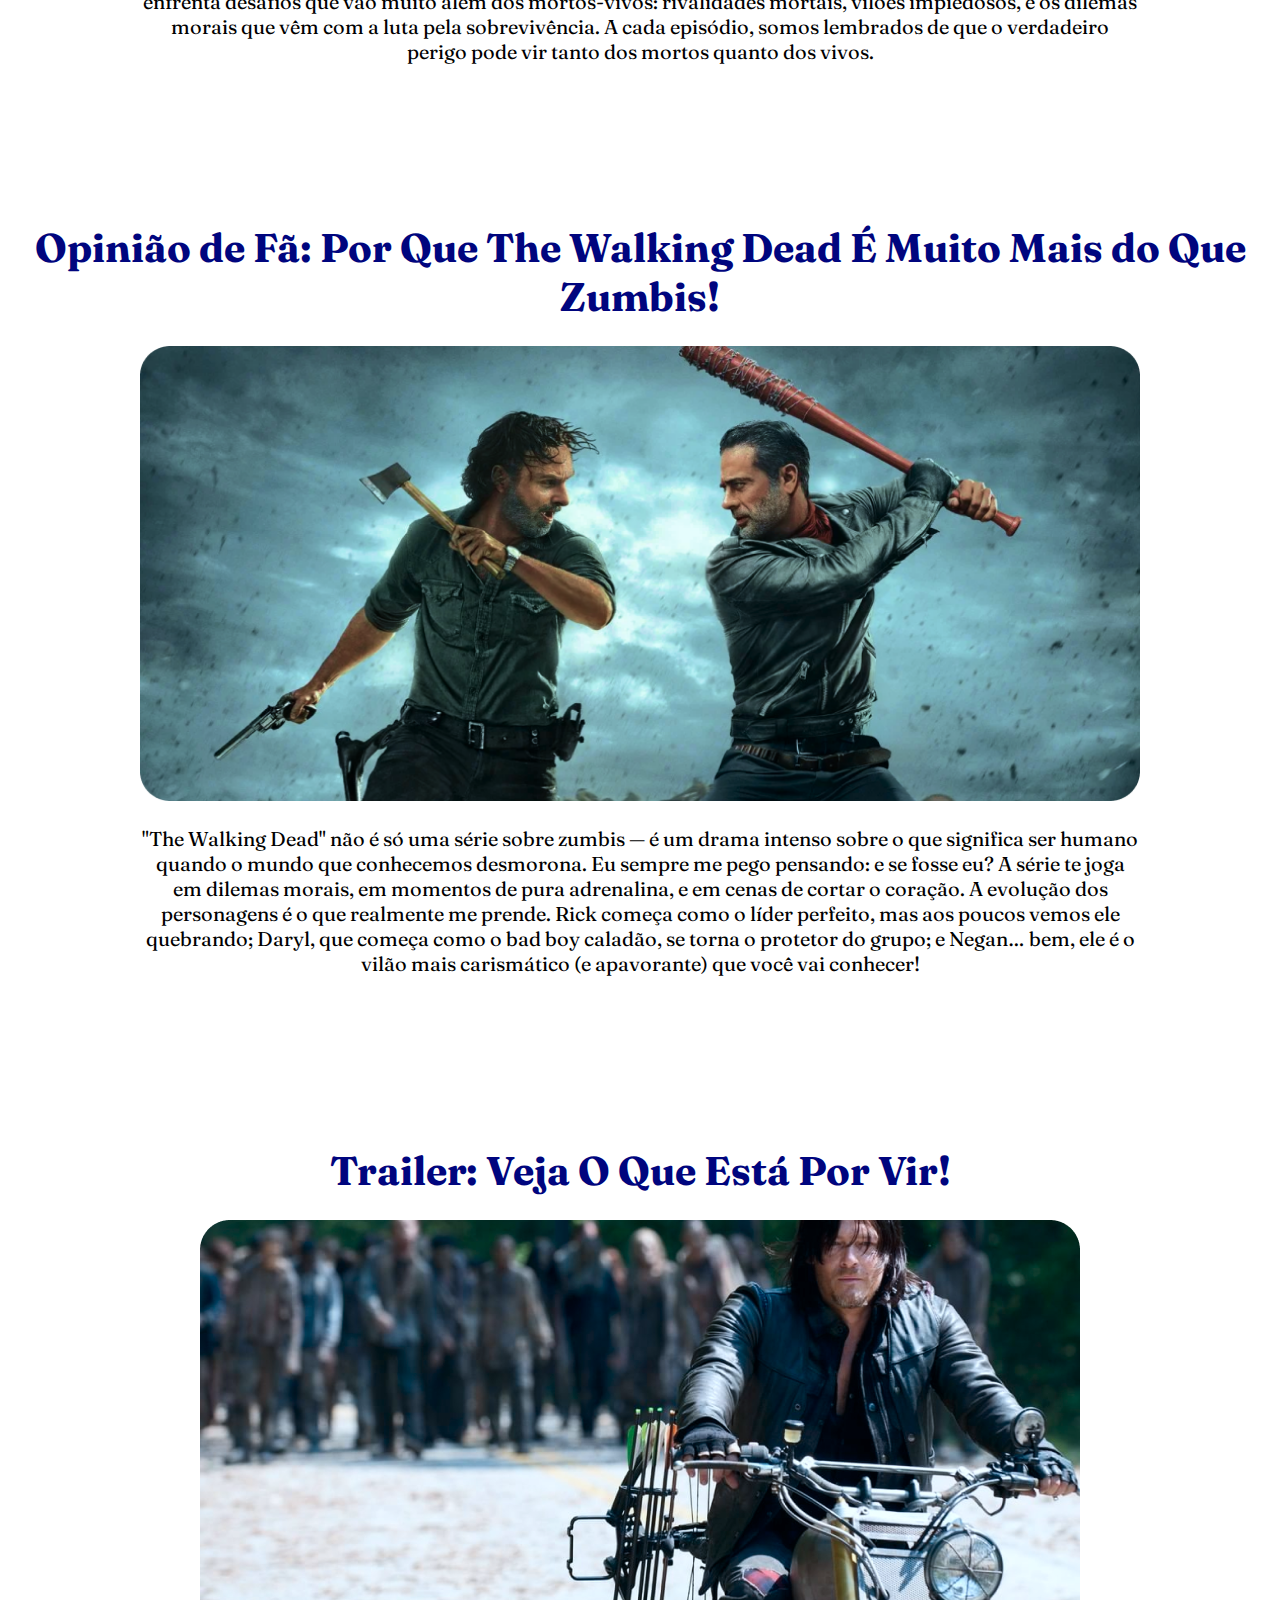
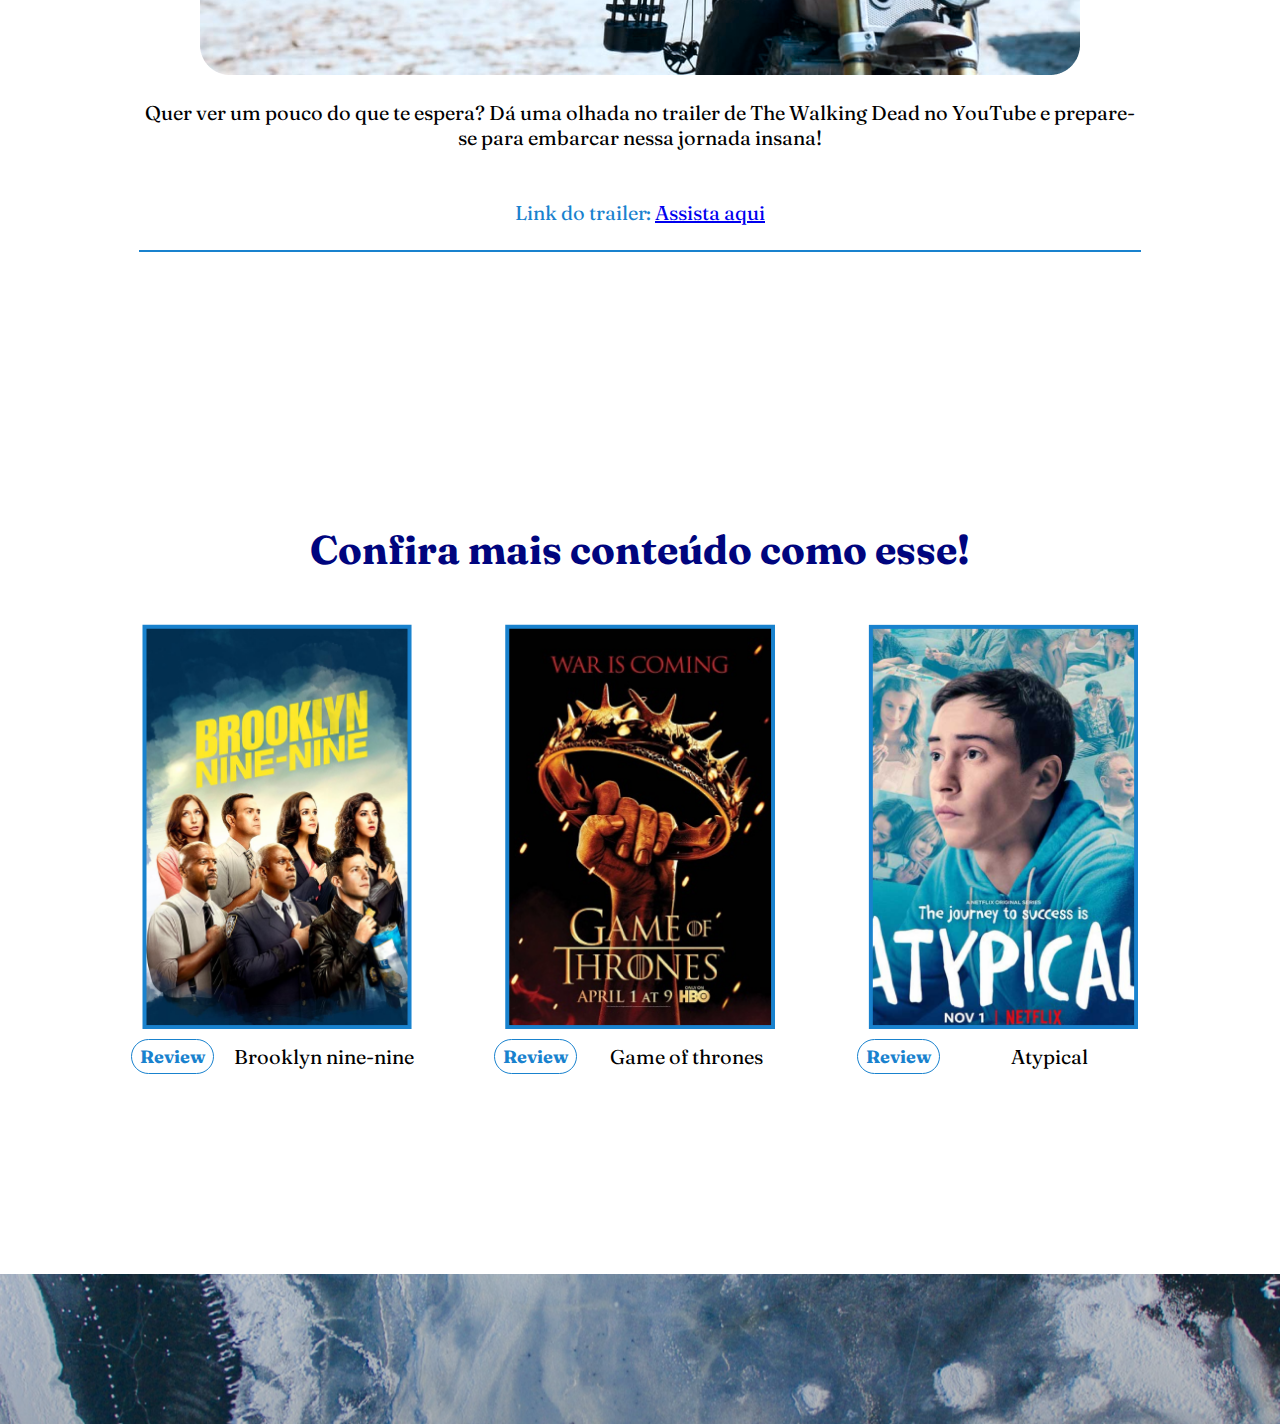
==== commit f7978fac: "Atualização - final" ====
--- a/index.html
+++ b/index.html
@@ -1,134 +1,139 @@
-<!DOCTYPE html>
-<html lang="pt-br">
-<head>
-    <meta charset="UTF-8">
-    <meta name="viewport" content="width=device-width, initial-scale=1.0">
-    <title>The Walking Dead - Sobrevivendo ao apocalipse</title>
-    <link rel="stylesheet" href="Blog.css">
-
-    <link rel="preconnect" href="https://fonts.googleapis.com">
-<link rel="preconnect" href="https://fonts.gstatic.com" crossorigin>
-<link href="https://fonts.googleapis.com/css2?family=Fraunces:ital,opsz,wght@0,9..144,100..900;1,9..144,100..900&display=swap" rel="stylesheet">
-</head>
-
-<body>
-    <header>
-    <div class="menu">
-        <div class="barra">
-            <div class="logo">
-                <img src="imgs/WM logo1 - png.png" alt="">
-            </div>
-                <nav class="barra-texto">
-                    <h5>Conect</h5>
-                    <h5>Blog</h5>
-                    <h5>Tools</h5>
-                    <h5>About</h5>
-                </nav>
-               </div>
-            <div class="textos"> 
-                <h3 class="titulo">Bem vindo ao WM</h3>
-                <h4 class="texto-menu">Bem-vindo ao WM, o blog de reviews sinceros de livros, filmes e jogos! Resumos, fotos e notas no estilo fã. Bora mergulhar nessas aventuras?</h4>
-            </div>
-            </div>
-            
-    </header>
-    <section>
-        <div class="barrinha3d">
-            <h5>Todos os posts</h5>
-            <h5>Filmes</h5>
-            <h5>Séries</h5>
-            <h5>Entretenimento</h5>
-            <h5>Críticas</h5>
-        </div>
-
-    </section>
-
-    <section class="section-um">
-        <h1 class="titulos">THE WALKING DEAD</h1>
-        <div class="caixona">
-            <div class="caixa esquerda">
-                <h6 class="classes review"><span>Ano da review</span></h6>
-                <h6 class="classes review">Diretor</h6>
-                <h6 class="classes review">Atores</h6>
-                <h6 class="classes review">Ano de lançamento</h6>
-                <h6 class="classes review">Notas</h6>
-            </div>
-            <div class="caixa direita">
-                <h6 class="texto review"><strong>2024</strong></h6>
-                <h6 class="texto review"><strong>Scott M. Gimple</strong></h6>
-                <h6 class="texto review"><strong>Andrew Lincon, Norman Reedus, Lauren Cohan...</strong></h6>
-                <h6 class="texto review"><strong>2010</strong></h6>
-                <div class="nota">
-                    <img src="imgs/Nota - TWD.png" class="imgnota" alt="">
-                    <img src="imgs/Coração - TWD.png" class="imgcoracao" alt="">
-                    <h6 class="texto review">Favoritado</h6>
-                </div>
-            </div>
-        </div>
-    </section>
-    <section class="section-dois">
-        <h1>Sobrevivendo ao apocalipse</h1>
-        <img src="imgs/Imagem 1- Main - TWD.png" class="ImagensGrandes" alt="">
-        <p>"The Walking Dead" é muito mais do que uma simples série de zumbis; é uma verdadeira montanha-russa emocional que nos leva a questionar o que faríamos para sobreviver em um mundo onde as regras de civilização deixaram de existir. A série nos joga diretamente em um apocalipse onde os mortos não ficam mortos, e os vivos, bem, nem sempre são melhores. Prepare-se para se apegar aos personagens, sentir a tensão de cada cena e mergulhar em uma narrativa onde cada decisão pode ser a última.</p>
-    </section>
-    <section class="personagens">
-        <h1>Os protagonistas do apocalipse</h1>
-        <img src="imgs/RickGrimes - TWD.png" class="imagenspequenas" alt="">
-        <h2><span>Andrew Lincon como Rick Grimes</span></h2>
-        <img src="imgs/DarylDixon - TWD.png" class="imagenspequenas" alt="">
-        <h2><span>Norman Reedus como Daryl Dixon</span></h2>
-        <img src="imgs/Carol - TWD.png" class="imagenspequenas" alt="">
-        <h2><span>Melissa McBride como Carol Peletier</span></h2>
-        <img src="imgs/Maggie - TWD.png" class="imagenspequenas" alt="">
-        <h2><span>Lauren Cohan como Maggie Greene</span></h2>
-        <img src="imgs/Negan - TWD.png" class="imagenspequenas" alt="">
-        <h2><span>Jeffrey Dean Morgan como Negan</span></h2>
-    </section>
-    <section class="section-tres">
-        <h1>Sobre a Série: O Enredo Que Deixa Todo Mundo no Limite!</h1>
-        <img src="imgs/Governador - Imagem 2 - TWD.png" class="ImagensGrandes" alt="">
-        <p>"Tudo começa com Rick Grimes, um ex-policial que acorda de um coma e descobre que o mundo que ele conhecia foi completamente destruído por uma infestação zumbi. Desorientado e determinado a encontrar sua família, Rick se junta a um grupo de sobreviventes que tentam não apenas fugir dos zumbis, mas também lidar com a brutalidade e desespero dos outros sobreviventes humanos. Ao longo das temporadas, o grupo enfrenta desafios que vão muito além dos mortos-vivos: rivalidades mortais, vilões impiedosos, e os dilemas morais que vêm com a luta pela sobrevivência. A cada episódio, somos lembrados de que o verdadeiro perigo pode vir tanto dos mortos quanto dos vivos.</p>
-    </section>
-    <section class="section-tres">
-        <h1>Opinião de Fã: Por Que The Walking Dead É Muito Mais do Que Zumbis!</h1>
-        <img src="imgs/Rick e Negan - Imagem 3 - TWD.png" class="ImagensGrandes" alt="">
-        <p>"The Walking Dead" não é só uma série sobre zumbis — é um drama intenso sobre o que significa ser humano quando o mundo que conhecemos desmorona. Eu sempre me pego pensando: e se fosse eu? A série te joga em dilemas morais, em momentos de pura adrenalina, e em cenas de cortar o coração. A evolução dos personagens é o que realmente me prende. Rick começa como o líder perfeito, mas aos poucos vemos ele quebrando; Daryl, que começa como o bad boy caladão, se torna o protetor do grupo; e Negan… bem, ele é o vilão mais carismático (e apavorante) que você vai conhecer!</p>
-        </section>
-        <section class="section-quatro">
-            <h1>Trailer: Veja O Que Está Por Vir!</h1>
-            <img src="imgs/Daryl moto - Imagem 4 - TWD.png" class="imgmini" alt="">
-            <p>Quer ver um pouco do que te espera? Dá uma olhada no trailer de The Walking Dead no YouTube e prepare-se para embarcar nessa jornada insana!</p>
-            <p class="link">Link do trailer:</p>
-            <div class="azul"></div>
-        </section>
-        <section class="section-cinco">
-            <h1>Confira mais conteúdo como esse!</h1>
-            <div class="Posterzao">
-                <div class="poster">
-                <img src="imgs/Poster 1 - B99 - TWD.png"  alt="">
-                    <div class="escritas">
-                        <h6>Review</h6>
-                        <p>Brooklyn nine-nine</p>
-                    </div>
-                    <img src="imgs/Poster 2 - GOT - TWD.png"  alt="">
-                    <div class="escritas">
-                        <h6>Review</h6>
-                        <p>Brooklyn nine-nine</p>
-                    </div>
-                    <img src="imgs/Poster 3 - Atypical - TWD.png"  alt="">
-                    <div class="escritas">
-                        <h6>Review</h6>
-                        <p>Brooklyn nine-nine</p>
-                    </div>
-                    </div>
-            </div>
-        </section>
-        
-            
-
-    
-</body>
-<footer>
-    <img src="imgs/MenuFundo - TWD.png" alt="">
-</footer>
+<!DOCTYPE html>
+<html lang="pt-br">
+<head>
+    <meta charset="UTF-8">
+    <meta name="viewport" content="width=device-width, initial-scale=1.0">
+    <title>The Walking Dead - Sobrevivendo ao apocalipse</title>
+    <link rel="stylesheet" href="Blog.css">
+
+    <link rel="preconnect" href="https://fonts.googleapis.com">
+<link rel="preconnect" href="https://fonts.gstatic.com" crossorigin>
+<link href="https://fonts.googleapis.com/css2?family=Fraunces:ital,opsz,wght@0,9..144,100..900;1,9..144,100..900&display=swap" rel="stylesheet">
+</head>
+
+<body>
+    <header>
+    <div class="menu">
+        <div class="barra">
+            <div class="logo">
+                <img src="imgs/WM logo1 - png.png" alt="">
+            </div>
+                <nav class="barra-texto">
+                    <h5>Conect</h5>
+                    <h5 class="sublinhado">Blog</h5>
+                    <h5>Tools</h5>
+                    <h5>About</h5>
+                </nav>
+               </div>
+            <div class="textos"> 
+                <h3 class="titulo">Bem vindo ao WM</h3>
+                <h4 class="texto-menu">Bem-vindo ao WM, o blog de reviews sinceros de livros, filmes e jogos! Resumos, fotos e notas no estilo fã. Bora mergulhar nessas aventuras?</h4>
+            </div>
+            </div>
+            
+    </header>
+    <section>
+        <div class="barrinha3d">
+            <h5>Todos os posts</h5>
+            <h5>Filmes</h5>
+            <h5>Séries</h5>
+            <h5>Entretenimento</h5>
+            <h5>Críticas</h5>
+        </div>
+
+    </section>
+
+    <section class="section-um">
+        <h1 class="titulos">THE WALKING DEAD</h1>
+        <div class="caixona">
+            <div class="caixa esquerda">
+                <h6 class="classes review"><span>Ano da review</span></h6>
+                <h6 class="classes review">Diretor</h6>
+                <h6 class="classes review">Atores</h6>
+                <h6 class="classes review">Ano de lançamento</h6>
+                <h6 class="classes review">Notas</h6>
+            </div>
+            <div class="caixa direita">
+                <h6 class="texto review"><strong>2024</strong></h6>
+                <h6 class="texto review"><strong>Scott M. Gimple</strong></h6>
+                <h6 class="texto review"><strong>Andrew Lincon, Norman Reedus, Lauren Cohan...</strong></h6>
+                <h6 class="texto review"><strong>2010</strong></h6>
+                <div class="nota">
+                    <img src="imgs/Nota - TWD.png" class="imgnota" alt="">
+                    <img src="imgs/Coração - TWD.png" class="imgcoracao" alt="">
+                    <h6 class="texto review">Favoritado</h6>
+                </div>
+            </div>
+        </div>
+    </section>
+    <section class="section-dois">
+        <h1>Sobrevivendo ao apocalipse</h1>
+        <img src="imgs/Imagem 1- Main - TWD.png" class="ImagensGrandes" alt="">
+        <p>"The Walking Dead" é muito mais do que uma simples série de zumbis; é uma verdadeira montanha-russa emocional que nos leva a questionar o que faríamos para sobreviver em um mundo onde as regras de civilização deixaram de existir. A série nos joga diretamente em um apocalipse onde os mortos não ficam mortos, e os vivos, bem, nem sempre são melhores. Prepare-se para se apegar aos personagens, sentir a tensão de cada cena e mergulhar em uma narrativa onde cada decisão pode ser a última.</p>
+    </section>
+    <section class="personagens">
+        <h1>Os protagonistas do apocalipse</h1>
+        <img src="imgs/RickGrimes - TWD.png" class="imagenspequenas" alt="">
+        <h2><span>Andrew Lincon como Rick Grimes</span></h2>
+        <img src="imgs/DarylDixon - TWD.png" class="imagenspequenas" alt="">
+        <h2><span>Norman Reedus como Daryl Dixon</span></h2>
+        <img src="imgs/Carol - TWD.png" class="imagenspequenas" alt="">
+        <h2><span>Melissa McBride como Carol Peletier</span></h2>
+        <img src="imgs/Maggie - TWD.png" class="imagenspequenas" alt="">
+        <h2><span>Lauren Cohan como Maggie Greene</span></h2>
+        <img src="imgs/Negan - TWD.png" class="imagenspequenas" alt="">
+        <h2><span>Jeffrey Dean Morgan como Negan</span></h2>
+    </section>
+    <section class="section-tres">
+        <h1>Sobre a Série: O Enredo Que Deixa Todo Mundo no Limite!</h1>
+        <img src="imgs/Governador - Imagem 2 - TWD.png" class="ImagensGrandes" alt="">
+        <p>"Tudo começa com Rick Grimes, um ex-policial que acorda de um coma e descobre que o mundo que ele conhecia foi completamente destruído por uma infestação zumbi. Desorientado e determinado a encontrar sua família, Rick se junta a um grupo de sobreviventes que tentam não apenas fugir dos zumbis, mas também lidar com a brutalidade e desespero dos outros sobreviventes humanos. Ao longo das temporadas, o grupo enfrenta desafios que vão muito além dos mortos-vivos: rivalidades mortais, vilões impiedosos, e os dilemas morais que vêm com a luta pela sobrevivência. A cada episódio, somos lembrados de que o verdadeiro perigo pode vir tanto dos mortos quanto dos vivos.</p>
+    </section>
+    <section class="section-tres">
+        <h1>Opinião de Fã: Por Que The Walking Dead É Muito Mais do Que Zumbis!</h1>
+        <img src="imgs/Rick e Negan - Imagem 3 - TWD.png" class="ImagensGrandes" alt="">
+        <p>"The Walking Dead" não é só uma série sobre zumbis — é um drama intenso sobre o que significa ser humano quando o mundo que conhecemos desmorona. Eu sempre me pego pensando: e se fosse eu? A série te joga em dilemas morais, em momentos de pura adrenalina, e em cenas de cortar o coração. A evolução dos personagens é o que realmente me prende. Rick começa como o líder perfeito, mas aos poucos vemos ele quebrando; Daryl, que começa como o bad boy caladão, se torna o protetor do grupo; e Negan… bem, ele é o vilão mais carismático (e apavorante) que você vai conhecer!</p>
+        </section>
+        <section class="section-quatro">
+            <h1>Trailer: Veja O Que Está Por Vir!</h1>
+            <img src="imgs/Daryl moto - Imagem 4 - TWD.png" class="imgmini" alt="">
+            <p>Quer ver um pouco do que te espera? Dá uma olhada no trailer de The Walking Dead no YouTube e prepare-se para embarcar nessa jornada insana!</p>
+            <p class="link">Link do trailer: <a href="//youtu.be/6Z6ijZa3EXw?si=z3VIa9Oa7h4hy6Bs" target="_blank">Assista aqui</a></p>
+            <div class="azul"></div>
+        </section>
+        <section class="section-cinco">
+            <h1>Confira mais conteúdo como esse!</h1>
+            <div class="Posterzao">
+                <div class="poster">
+                <img src="imgs/Poster 1 - B99 - TWD.png"  alt="">
+                    <div class="escritas">
+                        <h6>Review</h6>
+                        <p>Brooklyn nine-nine</p>
+                    </div>
+                    </div>
+                    <div class="poster">
+                    <img src="imgs/Poster 2 - GOT - TWD.png"  alt="">
+                    <div class="escritas">
+                        <h6>Review</h6>
+                        <p>Game of thrones</p>
+                    </div>
+                    </div>
+                    <div class="poster">
+                    <img src="imgs/Poster 3 - Atypical - TWD.png"  alt="">
+                    <div class="escritas">
+                        <h6>Review</h6>
+                        <p>Atypical</p>
+                    </div>
+                    </div>
+                    </div>
+            </div>
+        </section>
+        
+            
+
+    
+</body>
+<footer>
+    <img src="imgs/footer-png.png" alt="">
+</footer>
 </html>--- a/Blog.css
+++ b/Blog.css
@@ -1,275 +1,285 @@
-* {
-    margin: 0;
-    border: 0;
-    padding: 0;
-    font-family: "Fraunces", 'Times New Roman', Times, serif;
-}
-/* <uniquifier>: Use a unique and descriptive class name
-/ <weight>: Use a value from 100 to 900
-
-.fraunces-<uniquifier> {
-  font-family: "Fraunces", serif;
-  font-optical-sizing: auto;
-  font-weight: <weight>;
-  font-style: normal;
-  font-variation-settings:
-    "SOFT" 0,
-    "WONK" 0;
-} */
-
-body {
-    background-color: white;
-}
-    
-.logo img {
-    width: 100px;
-    height: 60px;
-    margin-right: 700px;
-}
-.menu {
-        margin: 0;
-        display: flex;
-        flex-direction: column;
-        align-items: center;
-}
-.barra {
-    display: flex;
-    flex-direction: row;
-    margin: 15px 0px;
-    padding: 15px;
-    justify-content: space-between;
-    gap: 50px;
-}
-header {
-    background-image: url(imgs/MenuFundo\ -\ TWD.png);
-    background-size: cover;
-    background-position: center;
-    color: white;
-    font-weight: 350px;
-    font-variation-settings: "wght" 350;
-}
-
-nav {
-    display: flex;
-    flex-direction: row;
-    justify-content: space-around;
-    margin: 0 20px;
-}
-nav h5 {
-    padding: 0 20px;
-    margin: 0;
-    font-size: 25px;
-}
-.textos {
-    display: flex;
-    flex-direction: column;
-    align-items: center;
-    gap: 20px;
-    width: 60%;
-    margin: 20px 0 35px;
-    text-align: center;
-}
-h1 {
-    color: #00057E;
-    font-size: 40px;
-    margin: 25px;
-}
-h2 {
-    color: rgb(70, 70, 70);
-    font-weight: 350px;
-    font-variation-settings: "wght" 350;
-    font-size: 18px;
-    margin: 15px 0 20px;
-}
-h3 {
-    font-size: 40px;
-}
-h4 {
-    font-size: 25px;
-}
-h5 {
-    font-size: 22px;
-    font-weight: 400px;
-    font-variation-settings: "wght" 400;
-}
-h6 {
-    font-size: 20px;
-}
-
-.barrinha3d {
-    display: flex;
-    flex-direction: row;
-    align-items: center;
-    justify-content: space-around;
-    padding: 15px;
-    position: relative;
-    box-shadow: 0 4px 4px rgba(0, 0, 0, 0.3);
-}
-
-.section-um {
-    display: flex;
-    flex-direction: column;
-    align-items: center;
-    justify-content: center;
-    width: 100%;
-    text-align: center;
-    margin-bottom: 40px;
-}
-
-.caixona {
-    border: 1px solid #1982CE;
-    display: flex;
-    justify-content: space-between;
-    flex-direction: row;
-    width: 900px;
-    box-sizing: border-box; /* Inclui a borda e o padding no cálculo da largura */
-    height: 350px;
-
-}
-
-.caixa {
-    display: flex;
-    flex-direction: column;
-    flex: 1;
-    padding: 10px;
-    border: 1px solid #1982CE;
-    gap: 20px; 
-    padding: 35px 40px 30px;
-    text-align: left;
-    gap: 30px;
-
-}
-.esquerda {
-    flex: 2;
-}
-.direita {
-    flex: 4;
-}
-.imgnota{
-    height: 70px;
-    width: 70px;
-    margin: 0 55px 0 0;
-}
-.imgcoracao {
-    height: 40px;
-    width: 40px;
-    margin: 0 10px;
-}
-
-.nota {
-    display: flex;
-    flex-direction: row;
-    align-items: center;
-}
-.section-dois {
-    display: flex;
-    flex-direction: column;
-    justify-content: center;
-    align-items: center;
-    text-align: center;
-    min-height: 100vh;
-}
-.ImagensGrandes {
-    height: 455px;
-    width: 1000px;
-}
-p {
-    text-align: center;
-    font-size: 20px;
-    width: 1000px;
-    margin: 25px;
-}
-.imagenspequenas {
-    width: 810px;
-    height: 375px;
-}
-.personagens {
-    display: flex;
-    flex-direction: column;
-    justify-content: center;
-    align-items: center;
-    text-align: center;
-}
-.section-tres {
-    display: flex;
-    flex-direction: column;
-    justify-content: center;
-    align-items: center;
-    text-align: center;
-    min-height: 100vh;
-}
-.imgmini {
-    height: 455px;
-    width: 880px;
-}
-.azul {
-    border: 1px solid #1982CE;
-    margin-bottom: 25px;
-    width: 1000px;
-}
-.section-quatro {
-    display: flex;
-    flex-direction: column;
-    justify-content: center;
-    align-items: center;
-    text-align: center;
-    min-height: 100vh;
-}
-.link {
-    color: #1982CE;
-}
-.section-cinco {
-    display: flex;
-    flex-direction: column;
-    justify-content: center;
-    align-items: center;
-    text-align: center;
-    min-height: 100vh;
-}
-.escritas p {
-    margin: 0;
-    padding: 0;
-    width: 200px;
-}
-.escritas h6 {
-    font-size: 18px;
-    color: #1982CE;
-    border: 1px solid #1982CE;
-    border-radius: 25px;
-    padding: 5px 8px;
-}
-.Posterzao {
-    display: flex;
-    flex-direction: row; /* Alinha os pôsteres em linha */
-    justify-content: center; /* Centraliza os pôsteres na tela */
-    align-items: center; /* Centraliza verticalmente */
-    gap: 20px; /* Espaçamento entre os pôsteres */
-    flex-wrap: wrap; /* Permite quebra de linha se necessário */
-}
-
-.poster {
-    display: flex;
-    flex-direction: column; /* Organiza conteúdo interno em coluna */
-    align-items: center; /* Centraliza conteúdo dentro do pôster */
-    gap: 10px; /* Espaçamento entre imagem e textos */
-    text-align: center; /* Centraliza texto dentro das divs */
-}
-
-.escritas {
-    display: flex;
-    flex-direction: row; /* Mantém o layout de texto e título horizontal */
-    justify-content: center; /* Centraliza horizontalmente dentro do pôster */
-    align-items: center; /* Alinha itens verticalmente */
-    gap: 10px; /* Espaçamento entre o título e o review */
-}
-.section-cinco img {
-    height: 405px;
-    width: 270px;
-}
-footer img{
-    width: 100%;
-    margin-top: 25px;
-    justify-content: center;
-    align-items: center;
-    height: 150px;
+* {
+    margin: 0;
+    border: 0;
+    padding: 0;
+    font-family: "Fraunces", 'Times New Roman', Times, serif;
+}
+.sublinhado {
+    text-decoration: underline;
+    text-underline-offset: 8px; /
+}
+/* <uniquifier>: Use a unique and descriptive class name
+/ <weight>: Use a value from 100 to 900
+
+.fraunces-<uniquifier> {
+  font-family: "Fraunces", serif;
+  font-optical-sizing: auto;
+  font-weight: <weight>;
+  font-style: normal;
+  font-variation-settings:
+    "SOFT" 0,
+    "WONK" 0;
+} */
+
+body {
+    background-color: white;
+}
+    
+.logo img {
+    width: 100px;
+    height: 60px;
+    margin-right: 700px;
+}
+.menu {
+        margin: 0;
+        display: flex;
+        flex-direction: column;
+        align-items: center;
+}
+.barra {
+    display: flex;
+    flex-direction: row;
+    margin: 15px 0px;
+    padding: 15px;
+    justify-content: space-between;
+    gap: 50px;
+}
+header {
+    background-image: url(imgs/MenuFundo\ -\ TWD.png);
+    background-size: cover;
+    background-position: center;
+    color: white;
+    font-weight: 350px;
+    font-variation-settings: "wght" 350;
+}
+
+nav {
+    display: flex;
+    flex-direction: row;
+    justify-content: space-around;
+    margin: 0 20px;
+}
+nav h5 {
+    padding: 0 20px;
+    margin: 0;
+    font-size: 25px;
+}
+.textos {
+    display: flex;
+    flex-direction: column;
+    align-items: center;
+    gap: 20px;
+    width: 60%;
+    margin: 20px 0 35px;
+    text-align: center;
+}
+h1 {
+    color: #00057E;
+    font-size: 40px;
+    margin: 25px;
+}
+h2 {
+    color: rgb(70, 70, 70);
+    font-weight: 350px;
+    font-variation-settings: "wght" 350;
+    font-size: 18px;
+    margin: 15px 0 20px;
+}
+h3 {
+    font-size: 40px;
+}
+h4 {
+    font-size: 25px;
+}
+h5 {
+    font-size: 22px;
+    font-weight: 400px;
+    font-variation-settings: "wght" 400;
+}
+h6 {
+    font-size: 20px;
+}
+
+.barrinha3d {
+    display: flex;
+    flex-direction: row;
+    align-items: center;
+    justify-content: space-around;
+    padding: 15px;
+    position: relative;
+    box-shadow: 0 4px 4px rgba(0, 0, 0, 0.3);
+}
+
+.section-um {
+    display: flex;
+    flex-direction: column;
+    align-items: center;
+    justify-content: center;
+    width: 100%;
+    text-align: center;
+    margin-bottom: 40px;
+}
+
+.caixona {
+    border: 1px solid #1982CE;
+    display: flex;
+    justify-content: space-between;
+    flex-direction: row;
+    width: 900px;
+    box-sizing: border-box; /* Inclui a borda e o padding no cálculo da largura */
+    height: 350px;
+
+}
+
+.caixa {
+    display: flex;
+    flex-direction: column;
+    flex: 1;
+    padding: 10px;
+    border: 1px solid #1982CE;
+    gap: 20px; 
+    padding: 35px 40px 30px;
+    text-align: left;
+    gap: 30px;
+
+}
+.esquerda {
+    flex: 2;
+}
+.direita {
+    flex: 4;
+}
+.imgnota{
+    height: 70px;
+    width: 70px;
+    margin: 0 55px 0 0;
+}
+.imgcoracao {
+    height: 40px;
+    width: 40px;
+    margin: 0 10px;
+}
+
+.nota {
+    display: flex;
+    flex-direction: row;
+    align-items: center;
+}
+.section-dois {
+    display: flex;
+    flex-direction: column;
+    justify-content: center;
+    align-items: center;
+    text-align: center;
+    min-height: 100vh;
+}
+.ImagensGrandes {
+    height: 455px;
+    width: 1000px;
+}
+p {
+    text-align: center;
+    font-size: 20px;
+    width: 1000px;
+    margin: 25px;
+}
+.imagenspequenas {
+    width: 810px;
+    height: 375px;
+}
+.personagens {
+    display: flex;
+    flex-direction: column;
+    justify-content: center;
+    align-items: center;
+    text-align: center;
+}
+.section-tres {
+    display: flex;
+    flex-direction: column;
+    justify-content: center;
+    align-items: center;
+    text-align: center;
+    min-height: 100vh;
+}
+.imgmini {
+    height: 455px;
+    width: 880px;
+}
+.azul {
+    border: 1px solid #1982CE;
+    margin-bottom: 25px;
+    width: 1000px;
+}
+
+.section-quatro {
+    display: flex;
+    flex-direction: column;
+    justify-content: center;
+    align-items: center;
+    text-align: center;
+    min-height: 100vh;
+}
+.link {
+    color: #1982CE;
+}
+.section-cinco {
+    display: flex;
+    flex-direction: column;
+    justify-content: center;
+    align-items: center;
+    text-align: center;
+    min-height: 100vh;
+}
+.escritas p {
+    margin: 0;
+    padding: 0;
+    width: 200px;
+}
+.escritas h6 {
+    font-size: 18px;
+    color: #1982CE;
+    border: 1px solid #1982CE;
+    border-radius: 25px;
+    padding: 5px 8px;
+}
+.Posterzao {
+    display: flex;
+    flex-direction: row; /* Alinha os pôsteres em linha */
+    justify-content: center; /* Centraliza os pôsteres na tela */
+    align-items: center; /* Centraliza verticalmente */
+    gap: 20px; /* Espaçamento entre os pôsteres */
+    flex-wrap: wrap; /* Permite quebra de linha se necessário */
+}
+
+
+.poster {
+    display: flex;
+    flex-direction: column; /* Organiza conteúdo interno em coluna */
+    align-items: center; /* Centraliza conteúdo dentro do pôster */
+    gap: 10px; /* Espaçamento entre imagem e textos */
+    text-align: center; /* Centraliza texto dentro das divs */
+    margin: 25px;
+}
+.poster div{
+    align-items: left;
+}
+
+.escritas {
+    display: flex;
+    flex-direction: row; /* Mantém o layout de texto e título horizontal */
+    justify-content: center; /* Centraliza horizontalmente dentro do pôster */
+    align-items: center; /* Alinha itens verticalmente */
+    gap: 10px; /* Espaçamento entre o título e o review */
+}
+.section-cinco img {
+    height: 405px;
+    width: 270px;
+}
+footer img{
+    width: 100%;
+    margin-top: 25px;
+    justify-content: center;
+    align-items: center;
+    height: 150px;
 }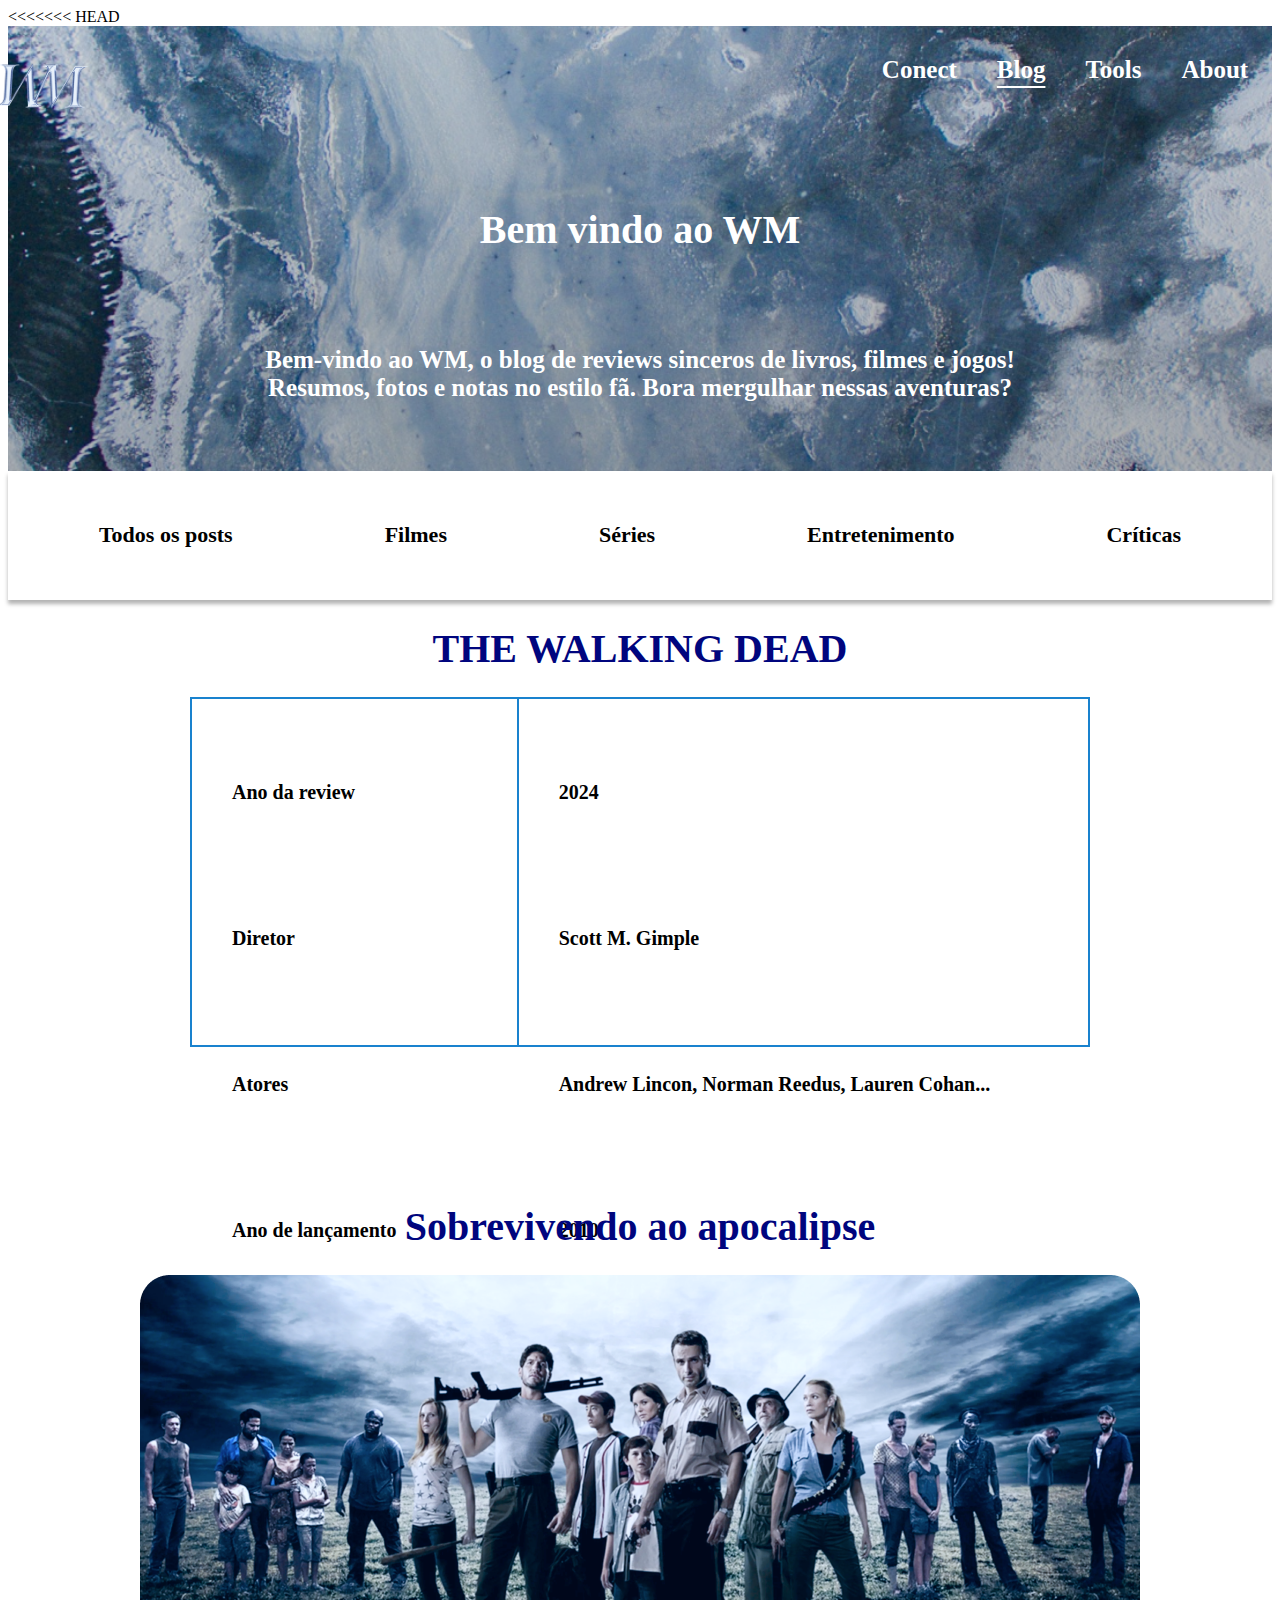
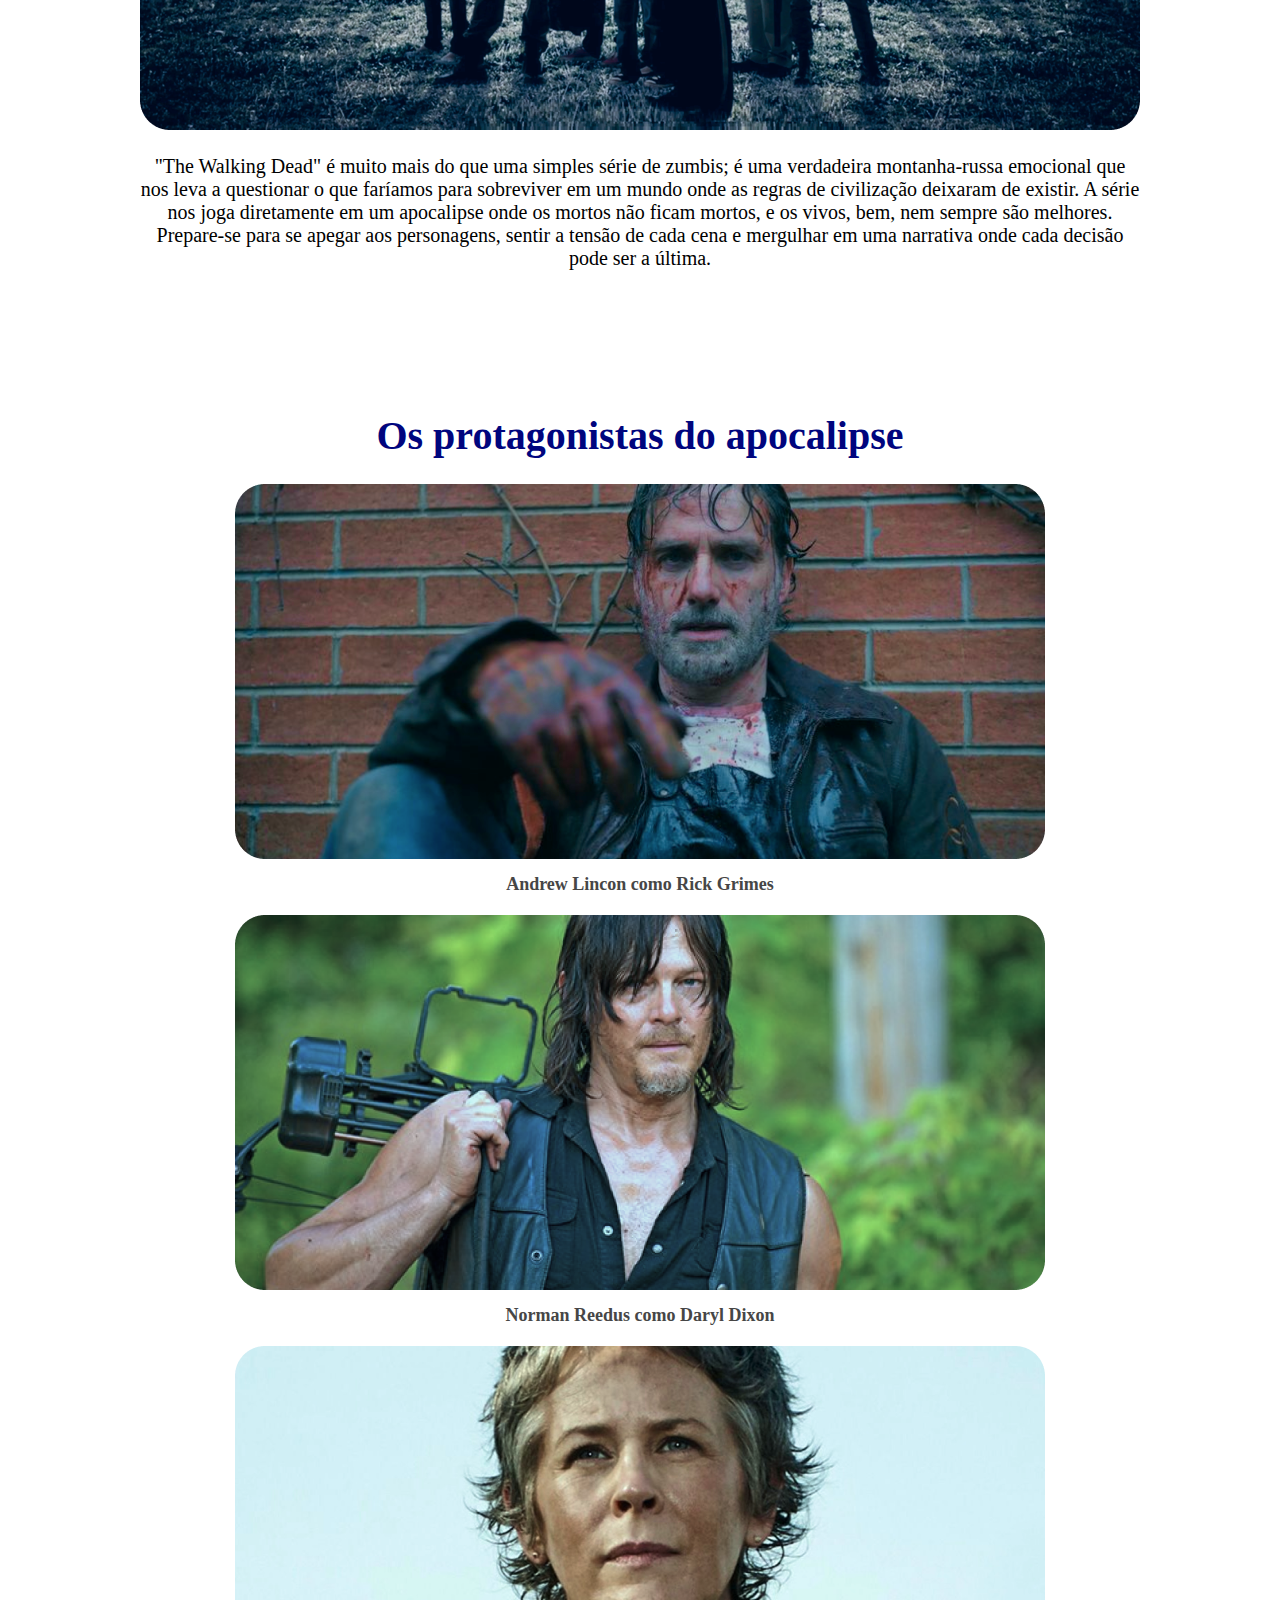
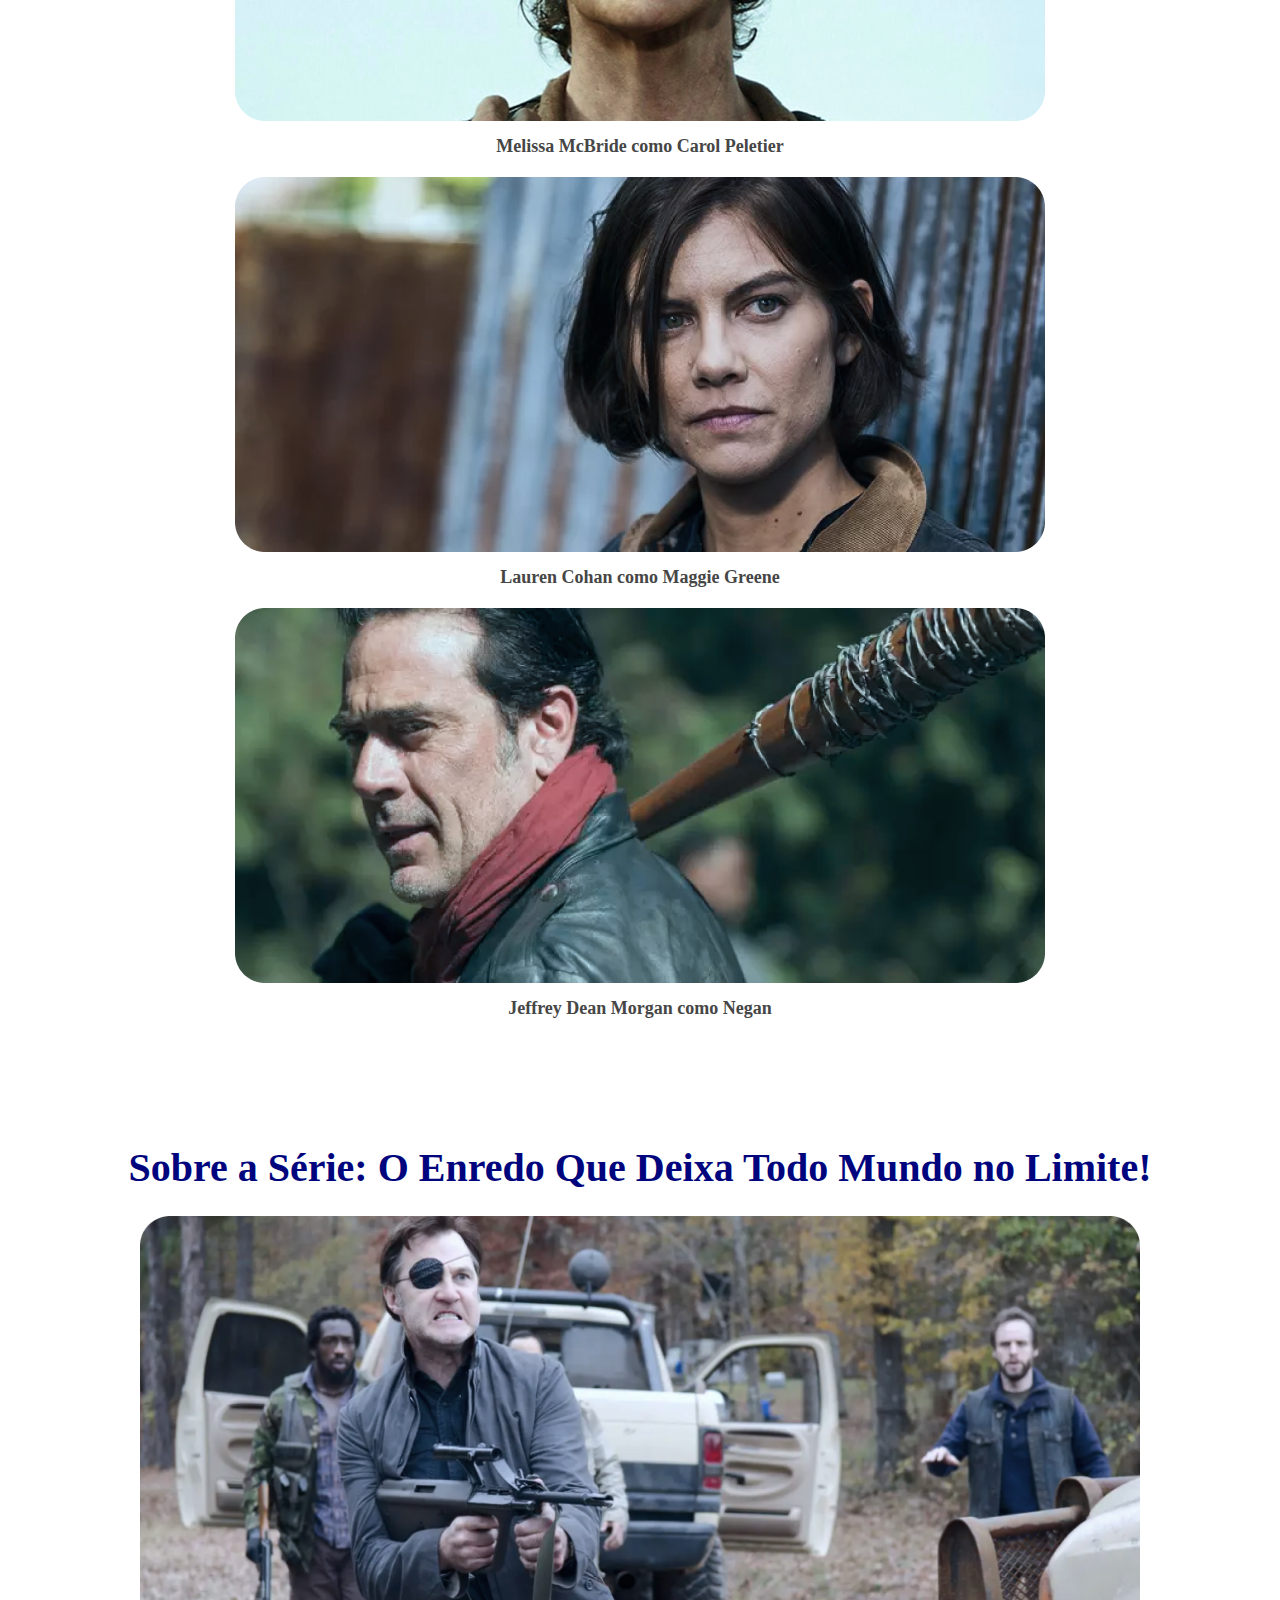
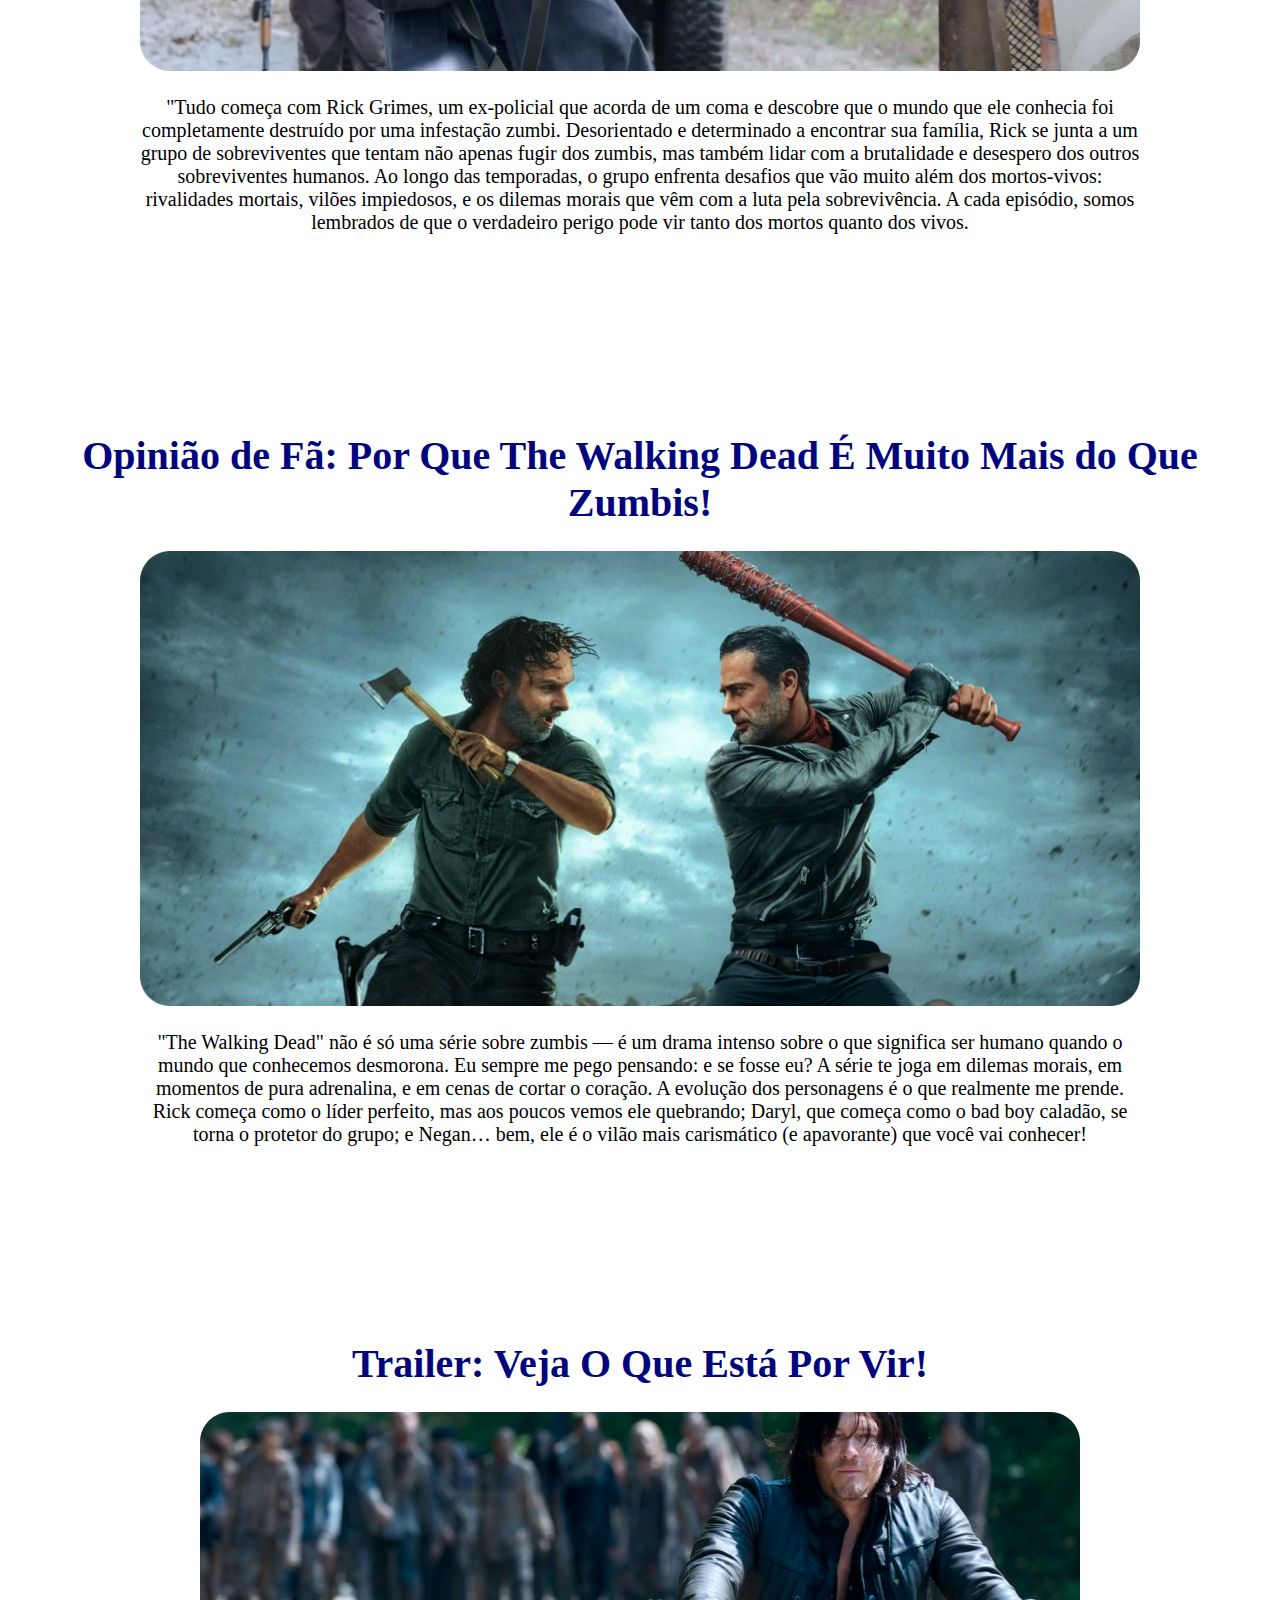
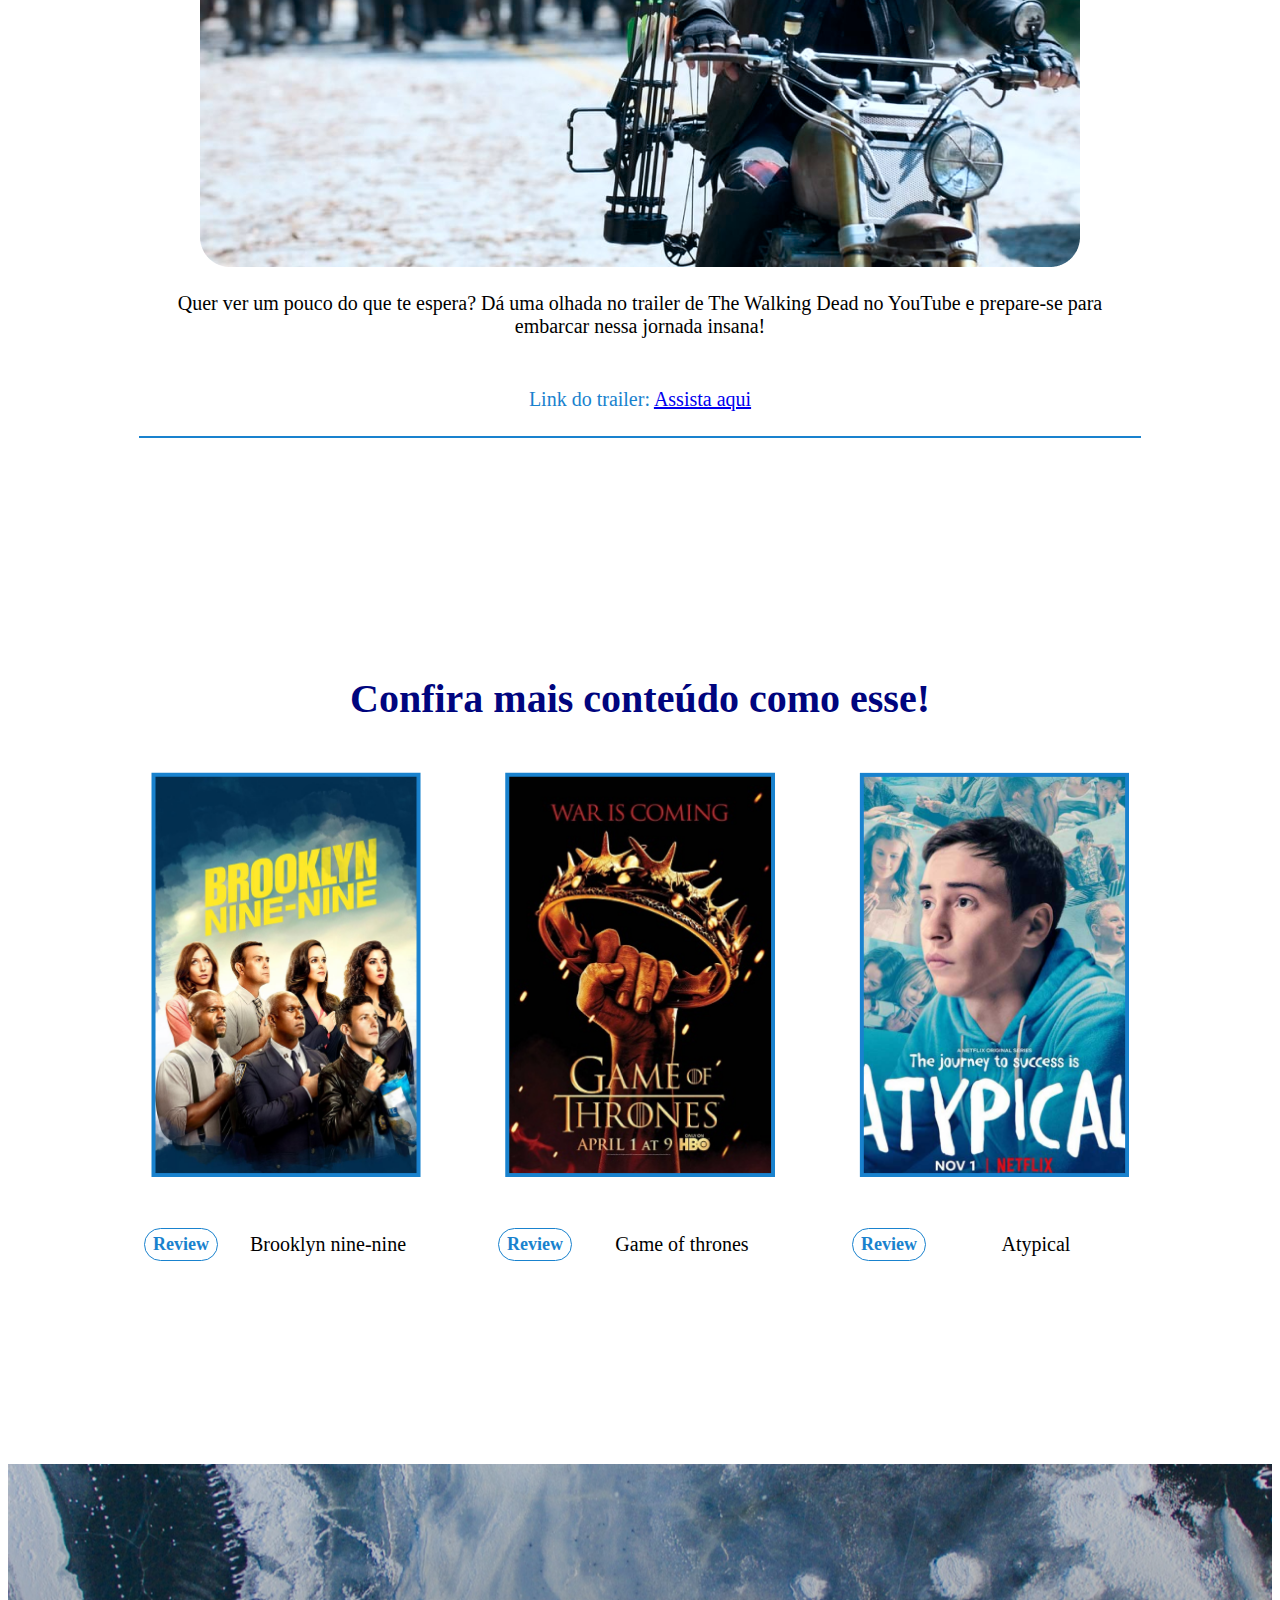
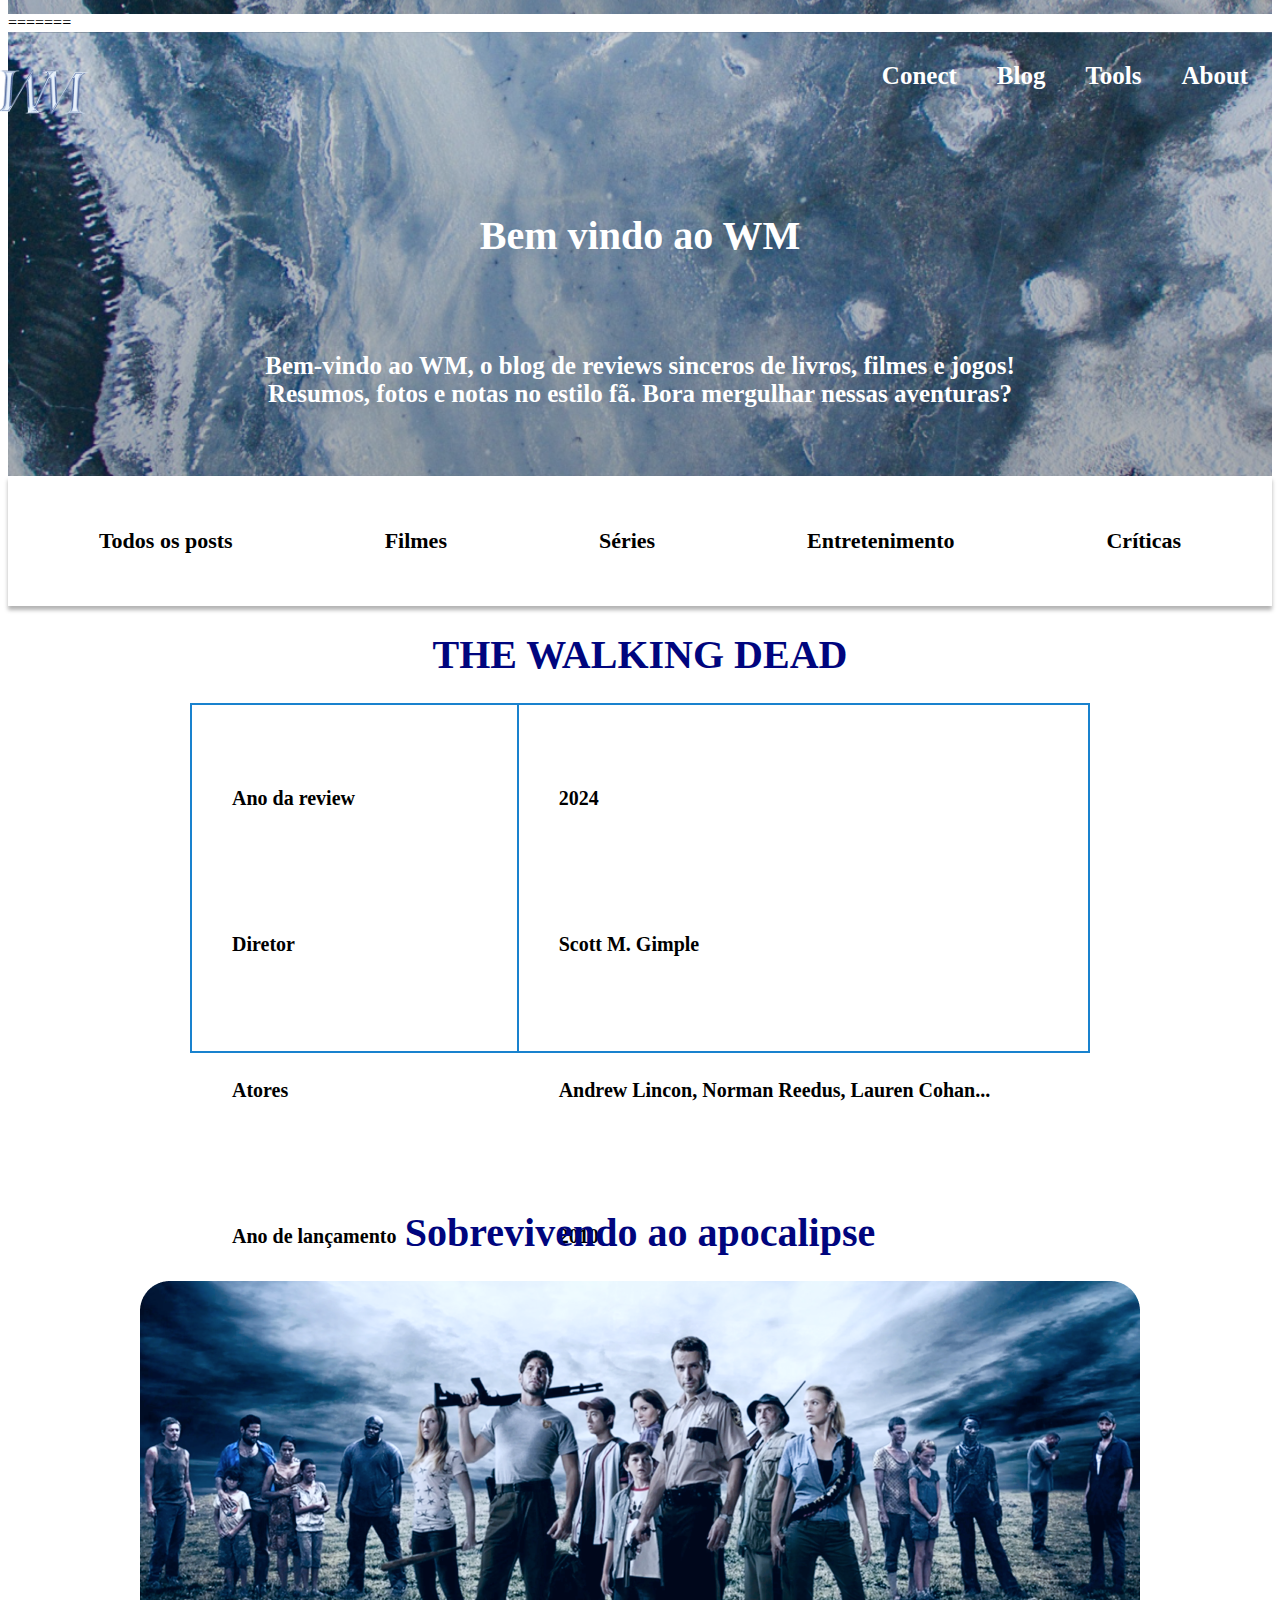
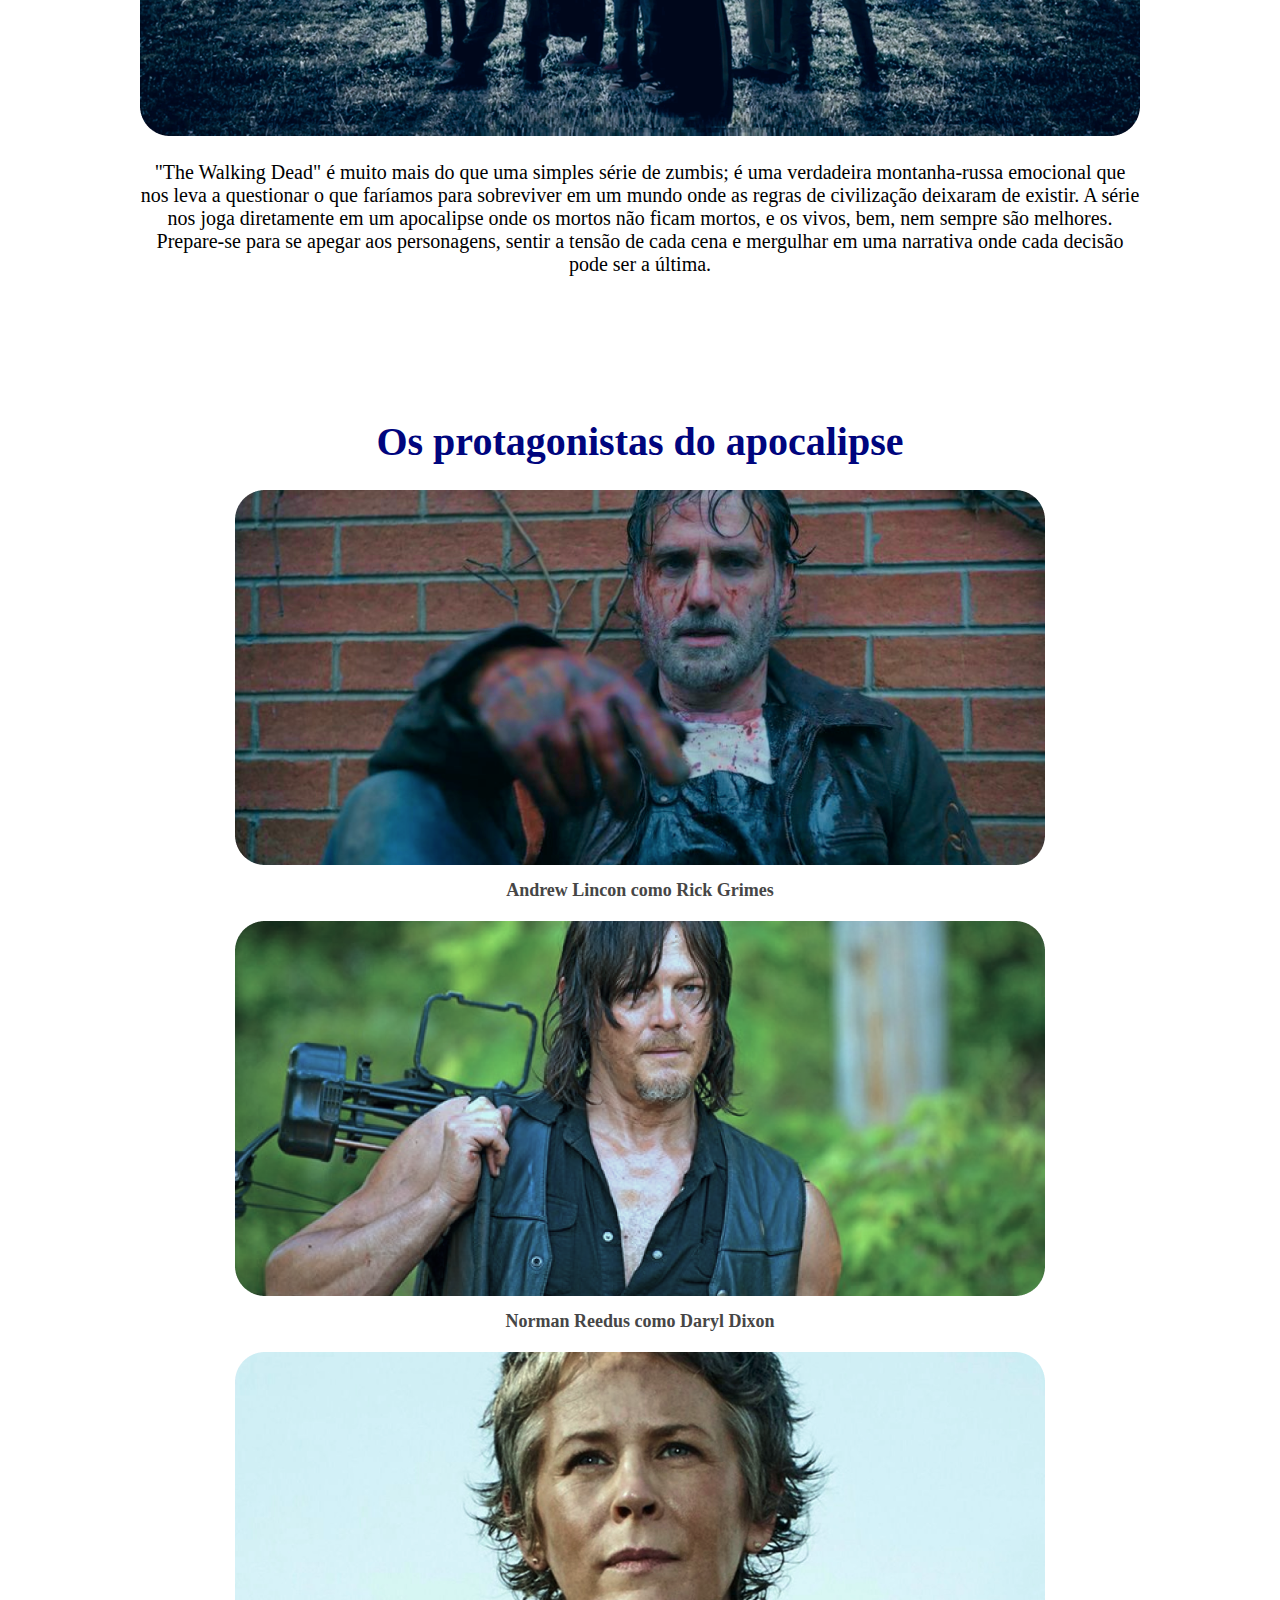
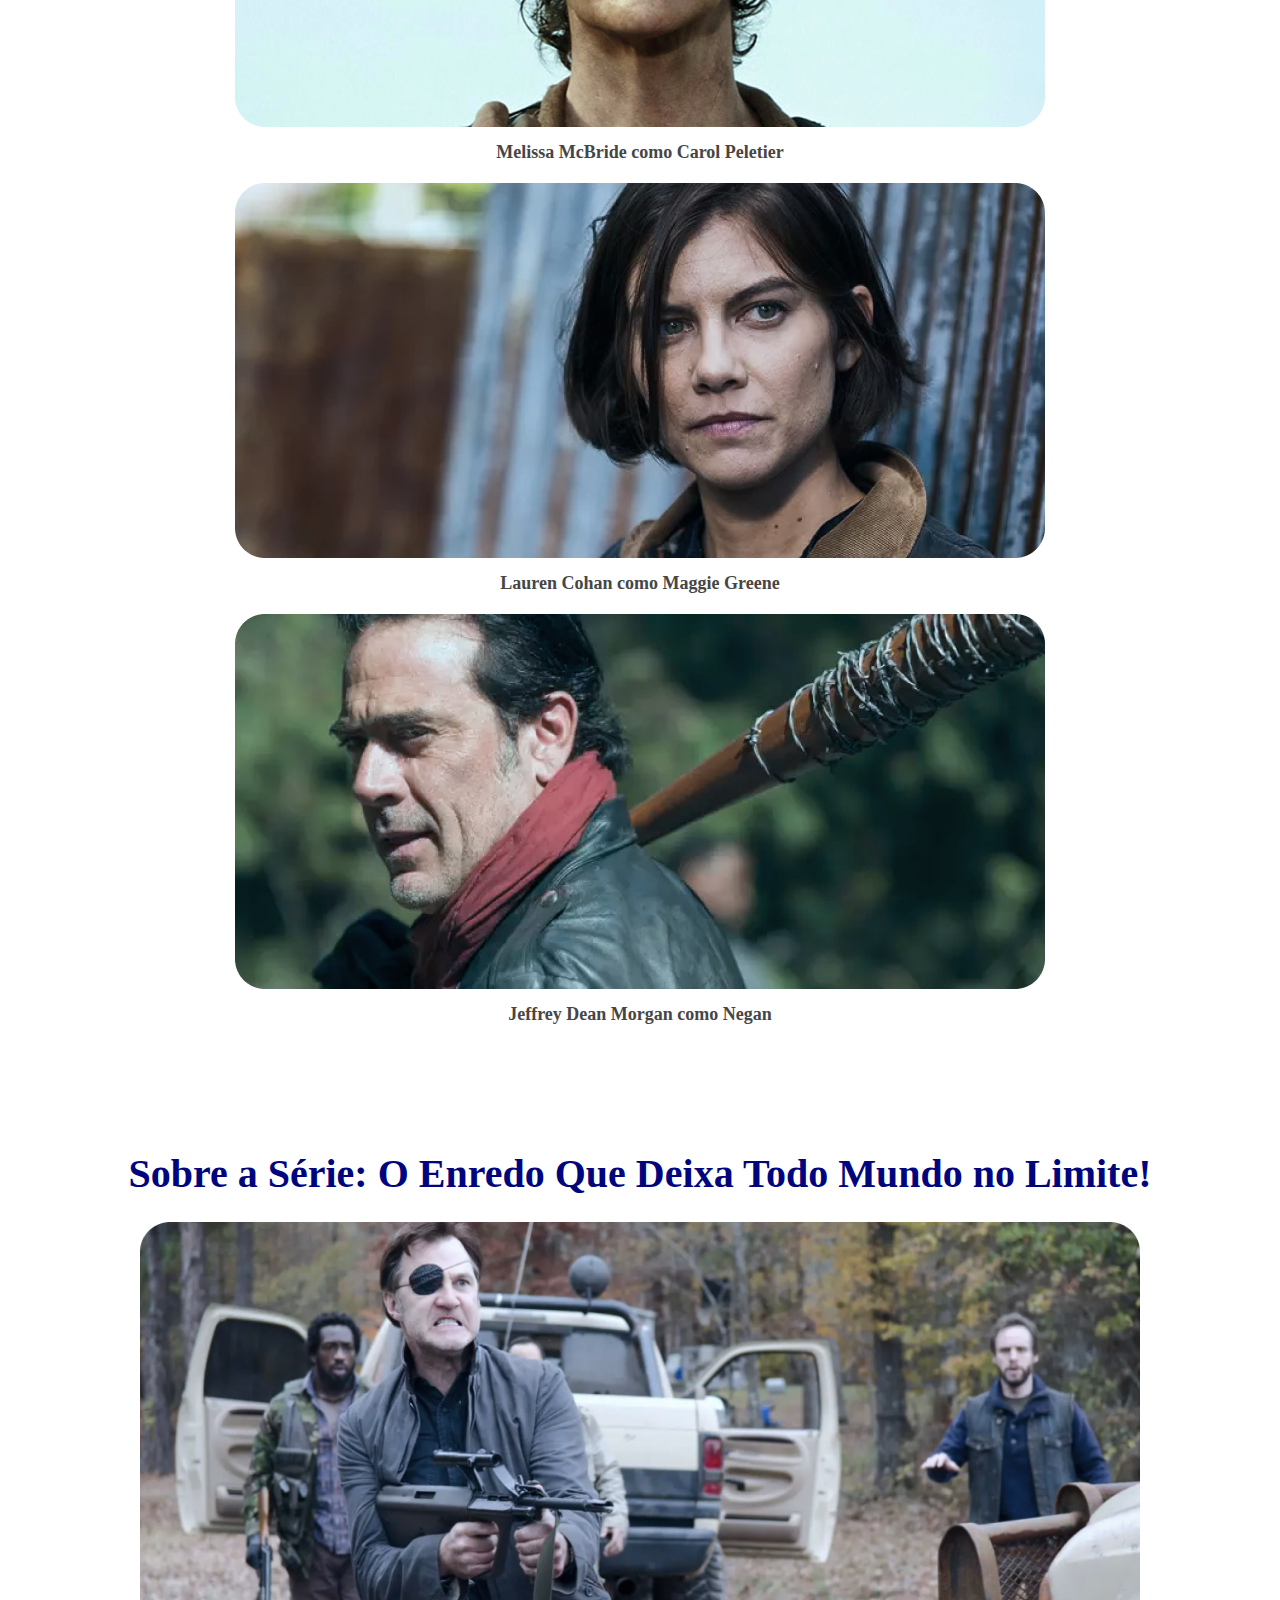
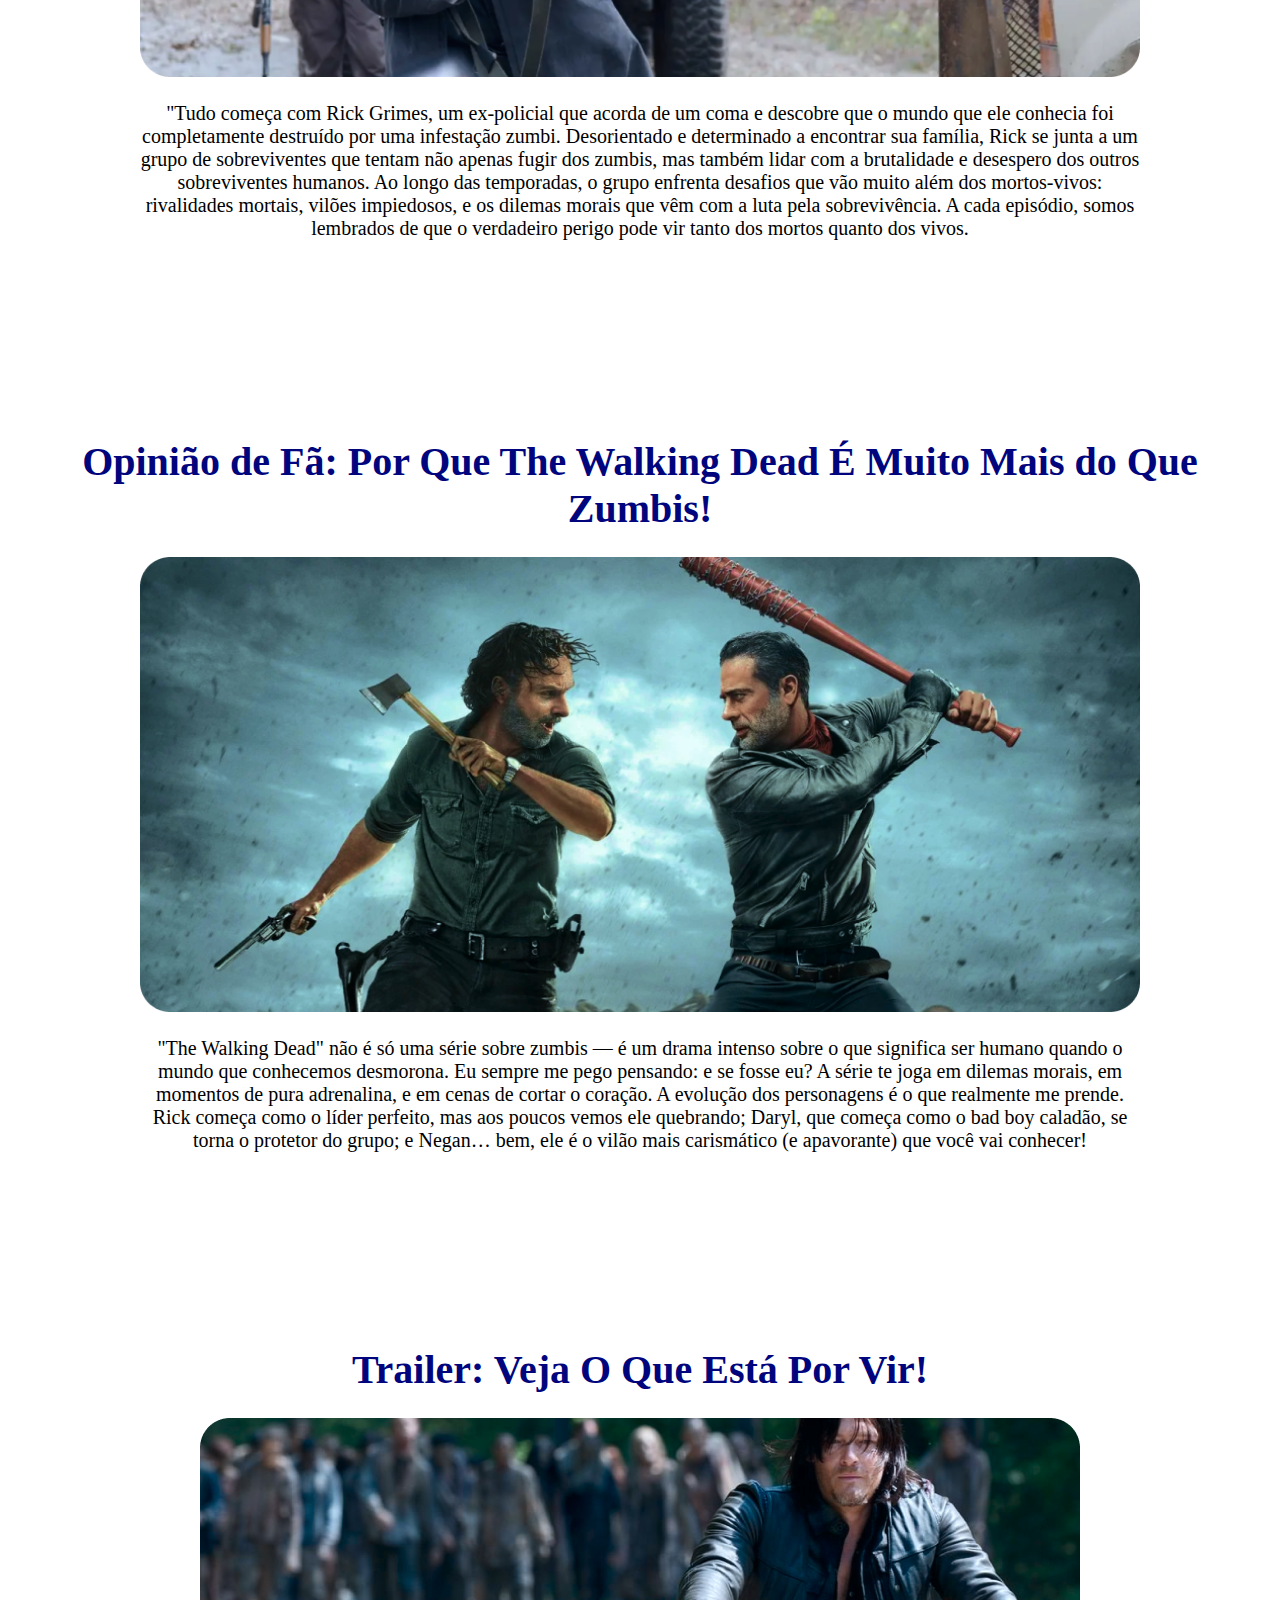
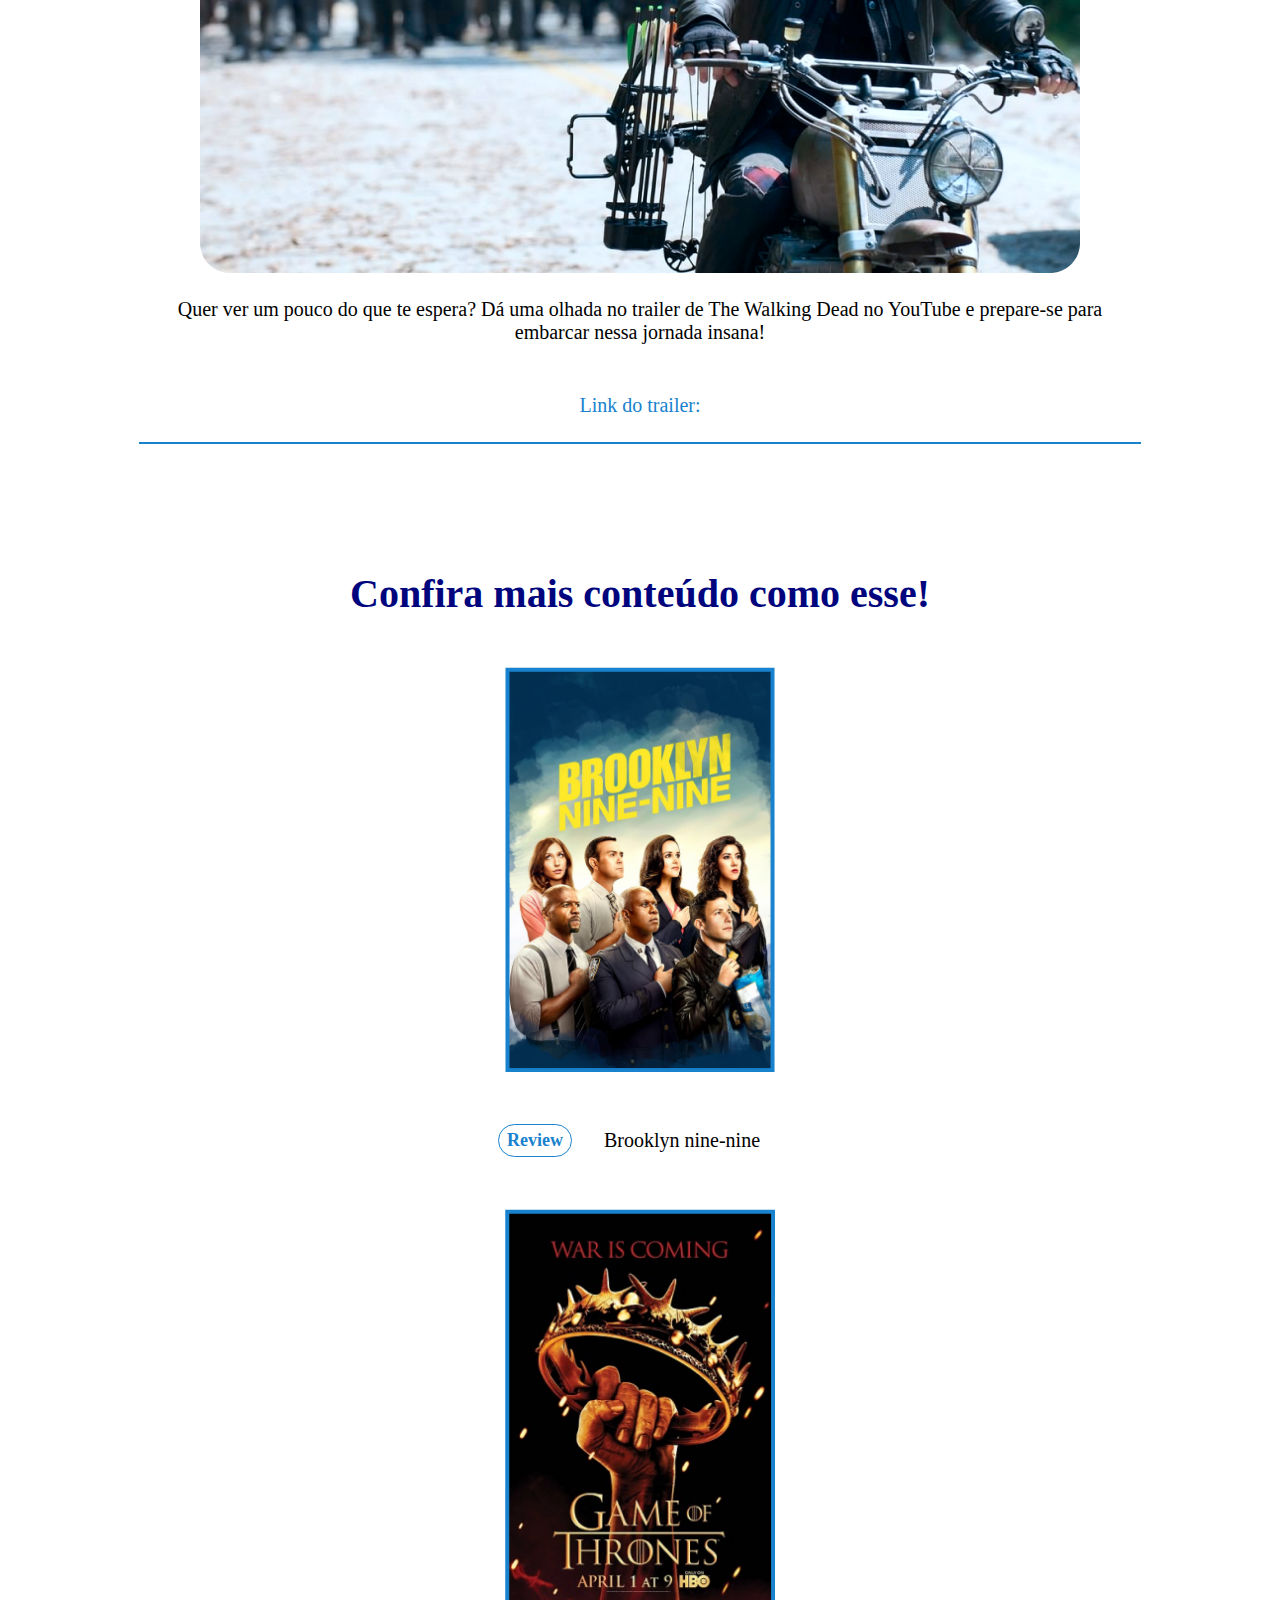
==== commit b832d25c: "tentativa" ====
--- a/index.html
+++ b/index.html
@@ -1,3 +1,4 @@
+<<<<<<< HEAD
 <!DOCTYPE html>
 <html lang="pt-br">
 <head>
@@ -136,4 +137,139 @@
 <footer>
     <img src="imgs/footer-png.png" alt="">
 </footer>
+=======
+<!DOCTYPE html>
+<html lang="pt-br">
+<head>
+    <meta charset="UTF-8">
+    <meta name="viewport" content="width=device-width, initial-scale=1.0">
+    <title>The Walking Dead - Sobrevivendo ao apocalipse</title>
+    <link rel="stylesheet" href="Blog.css">
+
+    <link rel="preconnect" href="https://fonts.googleapis.com">
+<link rel="preconnect" href="https://fonts.gstatic.com" crossorigin>
+<link href="https://fonts.googleapis.com/css2?family=Fraunces:ital,opsz,wght@0,9..144,100..900;1,9..144,100..900&display=swap" rel="stylesheet">
+</head>
+
+<body>
+    <header>
+    <div class="menu">
+        <div class="barra">
+            <div class="logo">
+                <img src="imgs/WM logo1 - png.png" alt="">
+            </div>
+                <nav class="barra-texto">
+                    <h5>Conect</h5>
+                    <h5>Blog</h5>
+                    <h5>Tools</h5>
+                    <h5>About</h5>
+                </nav>
+               </div>
+            <div class="textos"> 
+                <h3 class="titulo">Bem vindo ao WM</h3>
+                <h4 class="texto-menu">Bem-vindo ao WM, o blog de reviews sinceros de livros, filmes e jogos! Resumos, fotos e notas no estilo fã. Bora mergulhar nessas aventuras?</h4>
+            </div>
+            </div>
+            
+    </header>
+    <section>
+        <div class="barrinha3d">
+            <h5>Todos os posts</h5>
+            <h5>Filmes</h5>
+            <h5>Séries</h5>
+            <h5>Entretenimento</h5>
+            <h5>Críticas</h5>
+        </div>
+
+    </section>
+
+    <section class="section-um">
+        <h1 class="titulos">THE WALKING DEAD</h1>
+        <div class="caixona">
+            <div class="caixa esquerda">
+                <h6 class="classes review"><span>Ano da review</span></h6>
+                <h6 class="classes review">Diretor</h6>
+                <h6 class="classes review">Atores</h6>
+                <h6 class="classes review">Ano de lançamento</h6>
+                <h6 class="classes review">Notas</h6>
+            </div>
+            <div class="caixa direita">
+                <h6 class="texto review"><strong>2024</strong></h6>
+                <h6 class="texto review"><strong>Scott M. Gimple</strong></h6>
+                <h6 class="texto review"><strong>Andrew Lincon, Norman Reedus, Lauren Cohan...</strong></h6>
+                <h6 class="texto review"><strong>2010</strong></h6>
+                <div class="nota">
+                    <img src="imgs/Nota - TWD.png" class="imgnota" alt="">
+                    <img src="imgs/Coração - TWD.png" class="imgcoracao" alt="">
+                    <h6 class="texto review">Favoritado</h6>
+                </div>
+            </div>
+        </div>
+    </section>
+    <section class="section-dois">
+        <h1>Sobrevivendo ao apocalipse</h1>
+        <img src="imgs/Imagem 1- Main - TWD.png" class="ImagensGrandes" alt="">
+        <p>"The Walking Dead" é muito mais do que uma simples série de zumbis; é uma verdadeira montanha-russa emocional que nos leva a questionar o que faríamos para sobreviver em um mundo onde as regras de civilização deixaram de existir. A série nos joga diretamente em um apocalipse onde os mortos não ficam mortos, e os vivos, bem, nem sempre são melhores. Prepare-se para se apegar aos personagens, sentir a tensão de cada cena e mergulhar em uma narrativa onde cada decisão pode ser a última.</p>
+    </section>
+    <section class="personagens">
+        <h1>Os protagonistas do apocalipse</h1>
+        <img src="imgs/RickGrimes - TWD.png" class="imagenspequenas" alt="">
+        <h2><span>Andrew Lincon como Rick Grimes</span></h2>
+        <img src="imgs/DarylDixon - TWD.png" class="imagenspequenas" alt="">
+        <h2><span>Norman Reedus como Daryl Dixon</span></h2>
+        <img src="imgs/Carol - TWD.png" class="imagenspequenas" alt="">
+        <h2><span>Melissa McBride como Carol Peletier</span></h2>
+        <img src="imgs/Maggie - TWD.png" class="imagenspequenas" alt="">
+        <h2><span>Lauren Cohan como Maggie Greene</span></h2>
+        <img src="imgs/Negan - TWD.png" class="imagenspequenas" alt="">
+        <h2><span>Jeffrey Dean Morgan como Negan</span></h2>
+    </section>
+    <section class="section-tres">
+        <h1>Sobre a Série: O Enredo Que Deixa Todo Mundo no Limite!</h1>
+        <img src="imgs/Governador - Imagem 2 - TWD.png" class="ImagensGrandes" alt="">
+        <p>"Tudo começa com Rick Grimes, um ex-policial que acorda de um coma e descobre que o mundo que ele conhecia foi completamente destruído por uma infestação zumbi. Desorientado e determinado a encontrar sua família, Rick se junta a um grupo de sobreviventes que tentam não apenas fugir dos zumbis, mas também lidar com a brutalidade e desespero dos outros sobreviventes humanos. Ao longo das temporadas, o grupo enfrenta desafios que vão muito além dos mortos-vivos: rivalidades mortais, vilões impiedosos, e os dilemas morais que vêm com a luta pela sobrevivência. A cada episódio, somos lembrados de que o verdadeiro perigo pode vir tanto dos mortos quanto dos vivos.</p>
+    </section>
+    <section class="section-tres">
+        <h1>Opinião de Fã: Por Que The Walking Dead É Muito Mais do Que Zumbis!</h1>
+        <img src="imgs/Rick e Negan - Imagem 3 - TWD.png" class="ImagensGrandes" alt="">
+        <p>"The Walking Dead" não é só uma série sobre zumbis — é um drama intenso sobre o que significa ser humano quando o mundo que conhecemos desmorona. Eu sempre me pego pensando: e se fosse eu? A série te joga em dilemas morais, em momentos de pura adrenalina, e em cenas de cortar o coração. A evolução dos personagens é o que realmente me prende. Rick começa como o líder perfeito, mas aos poucos vemos ele quebrando; Daryl, que começa como o bad boy caladão, se torna o protetor do grupo; e Negan… bem, ele é o vilão mais carismático (e apavorante) que você vai conhecer!</p>
+        </section>
+        <section class="section-quatro">
+            <h1>Trailer: Veja O Que Está Por Vir!</h1>
+            <img src="imgs/Daryl moto - Imagem 4 - TWD.png" class="imgmini" alt="">
+            <p>Quer ver um pouco do que te espera? Dá uma olhada no trailer de The Walking Dead no YouTube e prepare-se para embarcar nessa jornada insana!</p>
+            <p class="link">Link do trailer:</p>
+            <div class="azul"></div>
+        </section>
+        <section class="section-cinco">
+            <h1>Confira mais conteúdo como esse!</h1>
+            <div class="Posterzao">
+                <div class="poster">
+                <img src="imgs/Poster 1 - B99 - TWD.png"  alt="">
+                    <div class="escritas">
+                        <h6>Review</h6>
+                        <p>Brooklyn nine-nine</p>
+                    </div>
+                    <img src="imgs/Poster 2 - GOT - TWD.png"  alt="">
+                    <div class="escritas">
+                        <h6>Review</h6>
+                        <p>Brooklyn nine-nine</p>
+                    </div>
+                    <img src="imgs/Poster 3 - Atypical - TWD.png"  alt="">
+                    <div class="escritas">
+                        <h6>Review</h6>
+                        <p>Brooklyn nine-nine</p>
+                    </div>
+                    </div>
+            </div>
+        </section>
+        
+            
+
+    
+</body>
+<footer>
+    <img src="imgs/MenuFundo - TWD.png" alt="">
+</footer>
+>>>>>>> b8cb6b9211ef0348dc1fb7ae2b18813af3295fdf
 </html>--- a/Blog.css
+++ b/Blog.css
@@ -1,3 +1,4 @@
+<<<<<<< HEAD
 * {
     margin: 0;
     border: 0;
@@ -282,4 +283,290 @@
     justify-content: center;
     align-items: center;
     height: 150px;
+=======
+* {
+    margin: 0;
+    border: 0;
+    padding: 0;
+    font-family: "Fraunces", 'Times New Roman', Times, serif;
+}
+.sublinhado {
+    text-decoration: underline;
+    text-underline-offset: 8px; /
+}
+/* <uniquifier>: Use a unique and descriptive class name
+/ <weight>: Use a value from 100 to 900
+
+.fraunces-<uniquifier> {
+  font-family: "Fraunces", serif;
+  font-optical-sizing: auto;
+  font-weight: <weight>;
+  font-style: normal;
+  font-variation-settings:
+    "SOFT" 0,
+    "WONK" 0;
+} */
+
+body {
+    background-color: white;
+}
+    
+.logo img {
+    width: 100px;
+    height: 60px;
+    margin-right: 700px;
+}
+.menu {
+        margin: 0;
+        display: flex;
+        flex-direction: column;
+        align-items: center;
+}
+.barra {
+    display: flex;
+    flex-direction: row;
+    margin: 15px 0px;
+    padding: 15px;
+    justify-content: space-between;
+    gap: 50px;
+}
+header {
+    background-image: url(imgs/MenuFundo\ -\ TWD.png);
+    background-size: cover;
+    background-position: center;
+    color: white;
+    font-weight: 350px;
+    font-variation-settings: "wght" 350;
+}
+
+nav {
+    display: flex;
+    flex-direction: row;
+    justify-content: space-around;
+    margin: 0 20px;
+}
+nav h5 {
+    padding: 0 20px;
+    margin: 0;
+    font-size: 25px;
+}
+.textos {
+    display: flex;
+    flex-direction: column;
+    align-items: center;
+    gap: 20px;
+    width: 60%;
+    margin: 20px 0 35px;
+    text-align: center;
+}
+h1 {
+    color: #00057E;
+    font-size: 40px;
+    margin: 25px;
+}
+h2 {
+    color: rgb(70, 70, 70);
+    font-weight: 350px;
+    font-variation-settings: "wght" 350;
+    font-size: 18px;
+    margin: 15px 0 20px;
+}
+h3 {
+    font-size: 40px;
+}
+h4 {
+    font-size: 25px;
+}
+h5 {
+    font-size: 22px;
+    font-weight: 400px;
+    font-variation-settings: "wght" 400;
+}
+h6 {
+    font-size: 20px;
+}
+
+.barrinha3d {
+    display: flex;
+    flex-direction: row;
+    align-items: center;
+    justify-content: space-around;
+    padding: 15px;
+    position: relative;
+    box-shadow: 0 4px 4px rgba(0, 0, 0, 0.3);
+}
+
+.section-um {
+    display: flex;
+    flex-direction: column;
+    align-items: center;
+    justify-content: center;
+    width: 100%;
+    text-align: center;
+    margin-bottom: 40px;
+}
+
+.caixona {
+    border: 1px solid #1982CE;
+    display: flex;
+    justify-content: space-between;
+    flex-direction: row;
+    width: 900px;
+    box-sizing: border-box; /* Inclui a borda e o padding no cálculo da largura */
+    height: 350px;
+
+}
+
+.caixa {
+    display: flex;
+    flex-direction: column;
+    flex: 1;
+    padding: 10px;
+    border: 1px solid #1982CE;
+    gap: 20px; 
+    padding: 35px 40px 30px;
+    text-align: left;
+    gap: 30px;
+
+}
+.esquerda {
+    flex: 2;
+}
+.direita {
+    flex: 4;
+}
+.imgnota{
+    height: 70px;
+    width: 70px;
+    margin: 0 55px 0 0;
+}
+.imgcoracao {
+    height: 40px;
+    width: 40px;
+    margin: 0 10px;
+}
+
+.nota {
+    display: flex;
+    flex-direction: row;
+    align-items: center;
+}
+.section-dois {
+    display: flex;
+    flex-direction: column;
+    justify-content: center;
+    align-items: center;
+    text-align: center;
+    min-height: 100vh;
+}
+.ImagensGrandes {
+    height: 455px;
+    width: 1000px;
+}
+p {
+    text-align: center;
+    font-size: 20px;
+    width: 1000px;
+    margin: 25px;
+}
+.imagenspequenas {
+    width: 810px;
+    height: 375px;
+}
+.personagens {
+    display: flex;
+    flex-direction: column;
+    justify-content: center;
+    align-items: center;
+    text-align: center;
+}
+.section-tres {
+    display: flex;
+    flex-direction: column;
+    justify-content: center;
+    align-items: center;
+    text-align: center;
+    min-height: 100vh;
+}
+.imgmini {
+    height: 455px;
+    width: 880px;
+}
+.azul {
+    border: 1px solid #1982CE;
+    margin-bottom: 25px;
+    width: 1000px;
+}
+
+.section-quatro {
+    display: flex;
+    flex-direction: column;
+    justify-content: center;
+    align-items: center;
+    text-align: center;
+    min-height: 100vh;
+}
+.link {
+    color: #1982CE;
+}
+.section-cinco {
+    display: flex;
+    flex-direction: column;
+    justify-content: center;
+    align-items: center;
+    text-align: center;
+    min-height: 100vh;
+}
+.escritas p {
+    margin: 0;
+    padding: 0;
+    width: 200px;
+}
+.escritas h6 {
+    font-size: 18px;
+    color: #1982CE;
+    border: 1px solid #1982CE;
+    border-radius: 25px;
+    padding: 5px 8px;
+}
+.Posterzao {
+    display: flex;
+    flex-direction: row; /* Alinha os pôsteres em linha */
+    justify-content: center; /* Centraliza os pôsteres na tela */
+    align-items: center; /* Centraliza verticalmente */
+    gap: 20px; /* Espaçamento entre os pôsteres */
+    flex-wrap: wrap; /* Permite quebra de linha se necessário */
+}
+
+
+.poster {
+    display: flex;
+    flex-direction: column; /* Organiza conteúdo interno em coluna */
+    align-items: center; /* Centraliza conteúdo dentro do pôster */
+    gap: 10px; /* Espaçamento entre imagem e textos */
+    text-align: center; /* Centraliza texto dentro das divs */
+    margin: 25px;
+}
+.poster div{
+    align-items: left;
+}
+
+.escritas {
+    display: flex;
+    flex-direction: row; /* Mantém o layout de texto e título horizontal */
+    justify-content: center; /* Centraliza horizontalmente dentro do pôster */
+    align-items: center; /* Alinha itens verticalmente */
+    gap: 10px; /* Espaçamento entre o título e o review */
+}
+.section-cinco img {
+    height: 405px;
+    width: 270px;
+}
+footer img{
+    width: 100%;
+    margin-top: 25px;
+    justify-content: center;
+    align-items: center;
+    height: 150px;
+>>>>>>> b8cb6b9211ef0348dc1fb7ae2b18813af3295fdf
 }--- a/Blog.css
+++ b/Blog.css
@@ -1,3 +1,4 @@
+<<<<<<< HEAD
 * {
     margin: 0;
     border: 0;
@@ -282,4 +283,290 @@
     justify-content: center;
     align-items: center;
     height: 150px;
+=======
+* {
+    margin: 0;
+    border: 0;
+    padding: 0;
+    font-family: "Fraunces", 'Times New Roman', Times, serif;
+}
+.sublinhado {
+    text-decoration: underline;
+    text-underline-offset: 8px; /
+}
+/* <uniquifier>: Use a unique and descriptive class name
+/ <weight>: Use a value from 100 to 900
+
+.fraunces-<uniquifier> {
+  font-family: "Fraunces", serif;
+  font-optical-sizing: auto;
+  font-weight: <weight>;
+  font-style: normal;
+  font-variation-settings:
+    "SOFT" 0,
+    "WONK" 0;
+} */
+
+body {
+    background-color: white;
+}
+    
+.logo img {
+    width: 100px;
+    height: 60px;
+    margin-right: 700px;
+}
+.menu {
+        margin: 0;
+        display: flex;
+        flex-direction: column;
+        align-items: center;
+}
+.barra {
+    display: flex;
+    flex-direction: row;
+    margin: 15px 0px;
+    padding: 15px;
+    justify-content: space-between;
+    gap: 50px;
+}
+header {
+    background-image: url(imgs/MenuFundo\ -\ TWD.png);
+    background-size: cover;
+    background-position: center;
+    color: white;
+    font-weight: 350px;
+    font-variation-settings: "wght" 350;
+}
+
+nav {
+    display: flex;
+    flex-direction: row;
+    justify-content: space-around;
+    margin: 0 20px;
+}
+nav h5 {
+    padding: 0 20px;
+    margin: 0;
+    font-size: 25px;
+}
+.textos {
+    display: flex;
+    flex-direction: column;
+    align-items: center;
+    gap: 20px;
+    width: 60%;
+    margin: 20px 0 35px;
+    text-align: center;
+}
+h1 {
+    color: #00057E;
+    font-size: 40px;
+    margin: 25px;
+}
+h2 {
+    color: rgb(70, 70, 70);
+    font-weight: 350px;
+    font-variation-settings: "wght" 350;
+    font-size: 18px;
+    margin: 15px 0 20px;
+}
+h3 {
+    font-size: 40px;
+}
+h4 {
+    font-size: 25px;
+}
+h5 {
+    font-size: 22px;
+    font-weight: 400px;
+    font-variation-settings: "wght" 400;
+}
+h6 {
+    font-size: 20px;
+}
+
+.barrinha3d {
+    display: flex;
+    flex-direction: row;
+    align-items: center;
+    justify-content: space-around;
+    padding: 15px;
+    position: relative;
+    box-shadow: 0 4px 4px rgba(0, 0, 0, 0.3);
+}
+
+.section-um {
+    display: flex;
+    flex-direction: column;
+    align-items: center;
+    justify-content: center;
+    width: 100%;
+    text-align: center;
+    margin-bottom: 40px;
+}
+
+.caixona {
+    border: 1px solid #1982CE;
+    display: flex;
+    justify-content: space-between;
+    flex-direction: row;
+    width: 900px;
+    box-sizing: border-box; /* Inclui a borda e o padding no cálculo da largura */
+    height: 350px;
+
+}
+
+.caixa {
+    display: flex;
+    flex-direction: column;
+    flex: 1;
+    padding: 10px;
+    border: 1px solid #1982CE;
+    gap: 20px; 
+    padding: 35px 40px 30px;
+    text-align: left;
+    gap: 30px;
+
+}
+.esquerda {
+    flex: 2;
+}
+.direita {
+    flex: 4;
+}
+.imgnota{
+    height: 70px;
+    width: 70px;
+    margin: 0 55px 0 0;
+}
+.imgcoracao {
+    height: 40px;
+    width: 40px;
+    margin: 0 10px;
+}
+
+.nota {
+    display: flex;
+    flex-direction: row;
+    align-items: center;
+}
+.section-dois {
+    display: flex;
+    flex-direction: column;
+    justify-content: center;
+    align-items: center;
+    text-align: center;
+    min-height: 100vh;
+}
+.ImagensGrandes {
+    height: 455px;
+    width: 1000px;
+}
+p {
+    text-align: center;
+    font-size: 20px;
+    width: 1000px;
+    margin: 25px;
+}
+.imagenspequenas {
+    width: 810px;
+    height: 375px;
+}
+.personagens {
+    display: flex;
+    flex-direction: column;
+    justify-content: center;
+    align-items: center;
+    text-align: center;
+}
+.section-tres {
+    display: flex;
+    flex-direction: column;
+    justify-content: center;
+    align-items: center;
+    text-align: center;
+    min-height: 100vh;
+}
+.imgmini {
+    height: 455px;
+    width: 880px;
+}
+.azul {
+    border: 1px solid #1982CE;
+    margin-bottom: 25px;
+    width: 1000px;
+}
+
+.section-quatro {
+    display: flex;
+    flex-direction: column;
+    justify-content: center;
+    align-items: center;
+    text-align: center;
+    min-height: 100vh;
+}
+.link {
+    color: #1982CE;
+}
+.section-cinco {
+    display: flex;
+    flex-direction: column;
+    justify-content: center;
+    align-items: center;
+    text-align: center;
+    min-height: 100vh;
+}
+.escritas p {
+    margin: 0;
+    padding: 0;
+    width: 200px;
+}
+.escritas h6 {
+    font-size: 18px;
+    color: #1982CE;
+    border: 1px solid #1982CE;
+    border-radius: 25px;
+    padding: 5px 8px;
+}
+.Posterzao {
+    display: flex;
+    flex-direction: row; /* Alinha os pôsteres em linha */
+    justify-content: center; /* Centraliza os pôsteres na tela */
+    align-items: center; /* Centraliza verticalmente */
+    gap: 20px; /* Espaçamento entre os pôsteres */
+    flex-wrap: wrap; /* Permite quebra de linha se necessário */
+}
+
+
+.poster {
+    display: flex;
+    flex-direction: column; /* Organiza conteúdo interno em coluna */
+    align-items: center; /* Centraliza conteúdo dentro do pôster */
+    gap: 10px; /* Espaçamento entre imagem e textos */
+    text-align: center; /* Centraliza texto dentro das divs */
+    margin: 25px;
+}
+.poster div{
+    align-items: left;
+}
+
+.escritas {
+    display: flex;
+    flex-direction: row; /* Mantém o layout de texto e título horizontal */
+    justify-content: center; /* Centraliza horizontalmente dentro do pôster */
+    align-items: center; /* Alinha itens verticalmente */
+    gap: 10px; /* Espaçamento entre o título e o review */
+}
+.section-cinco img {
+    height: 405px;
+    width: 270px;
+}
+footer img{
+    width: 100%;
+    margin-top: 25px;
+    justify-content: center;
+    align-items: center;
+    height: 150px;
+>>>>>>> b8cb6b9211ef0348dc1fb7ae2b18813af3295fdf
 }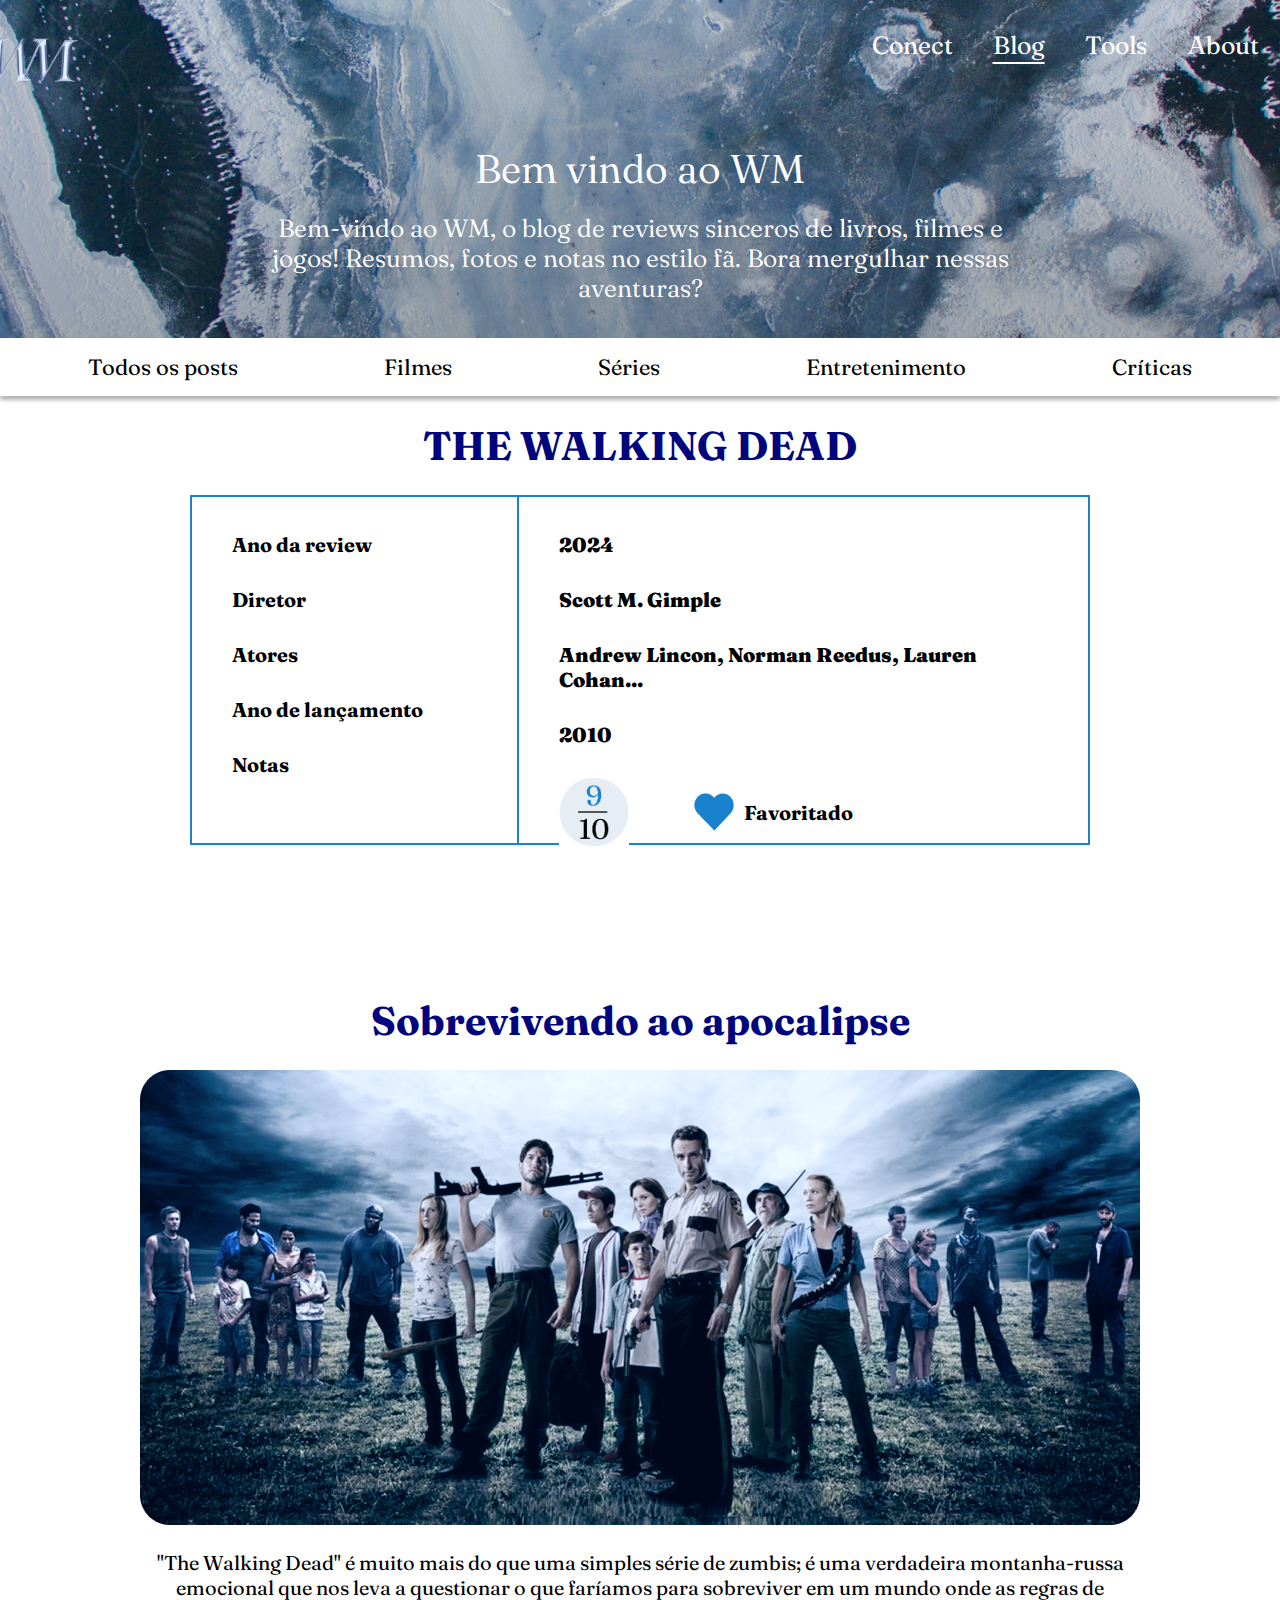
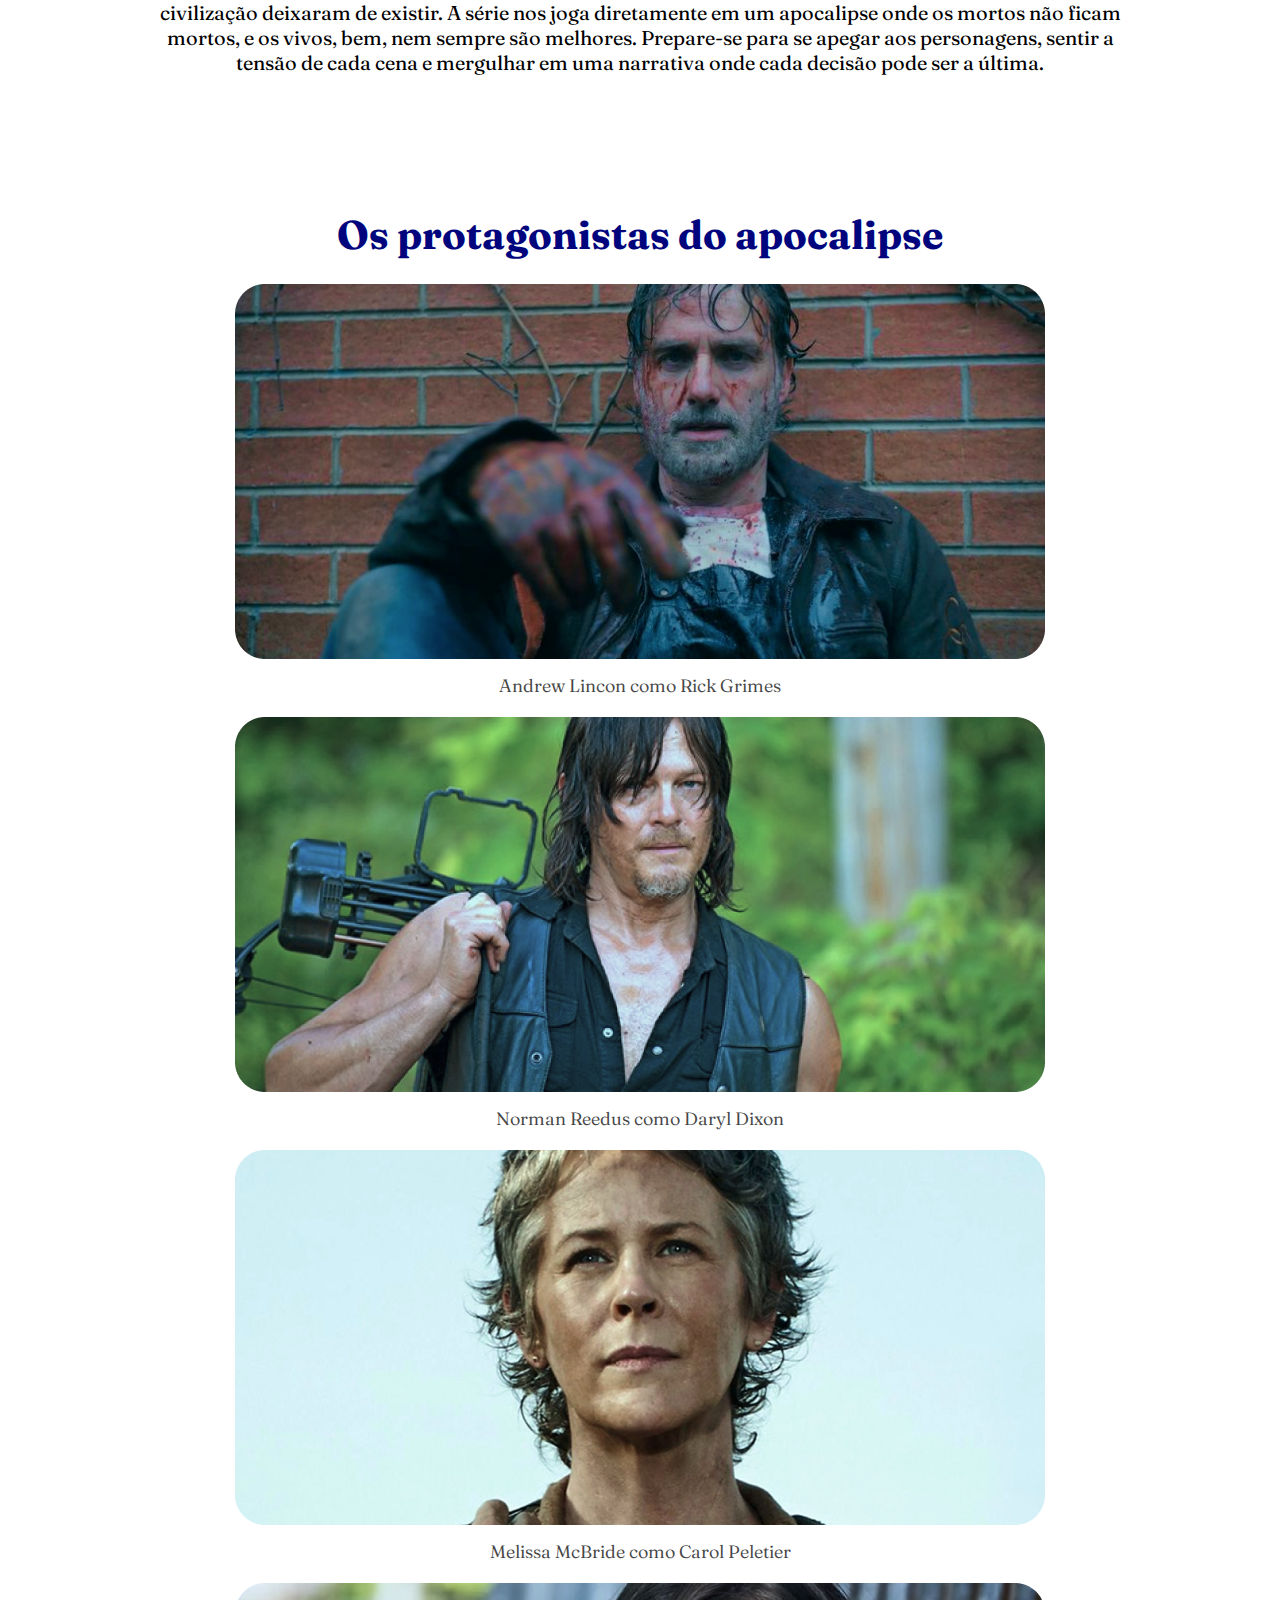
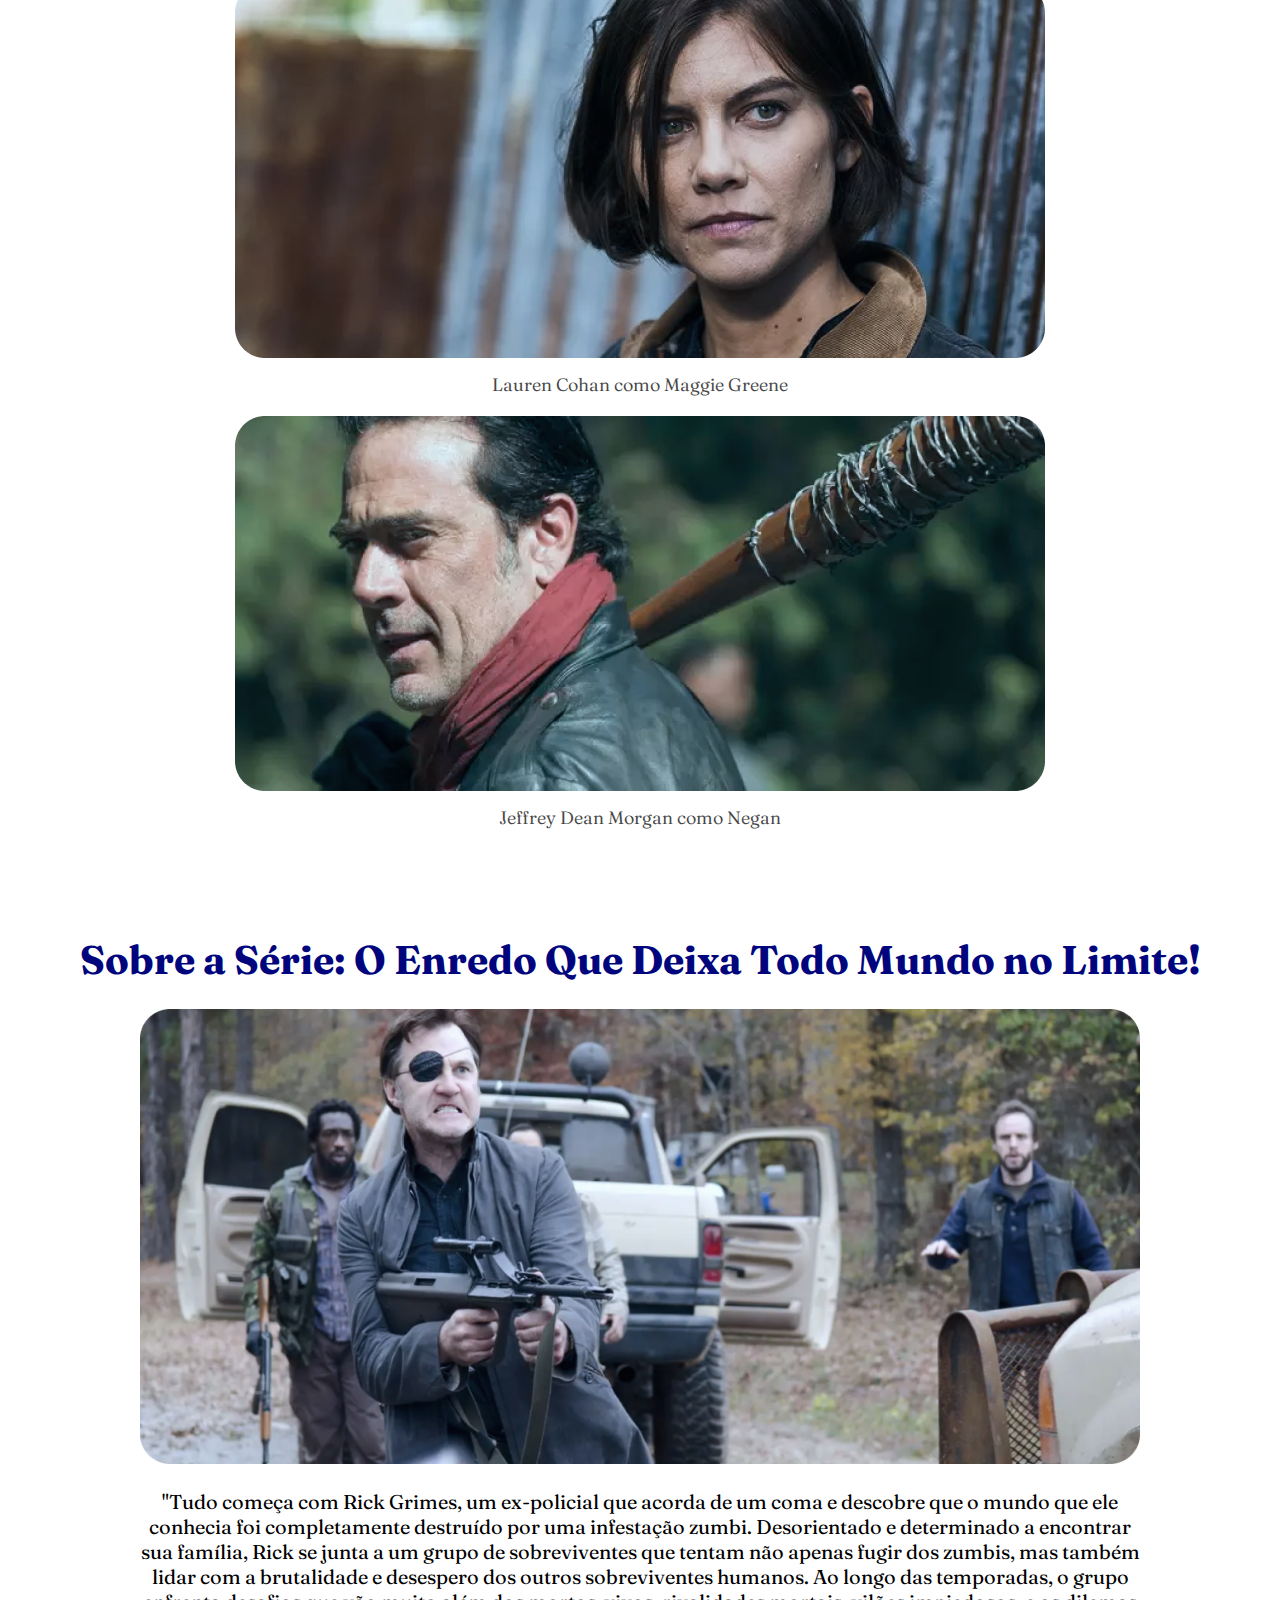
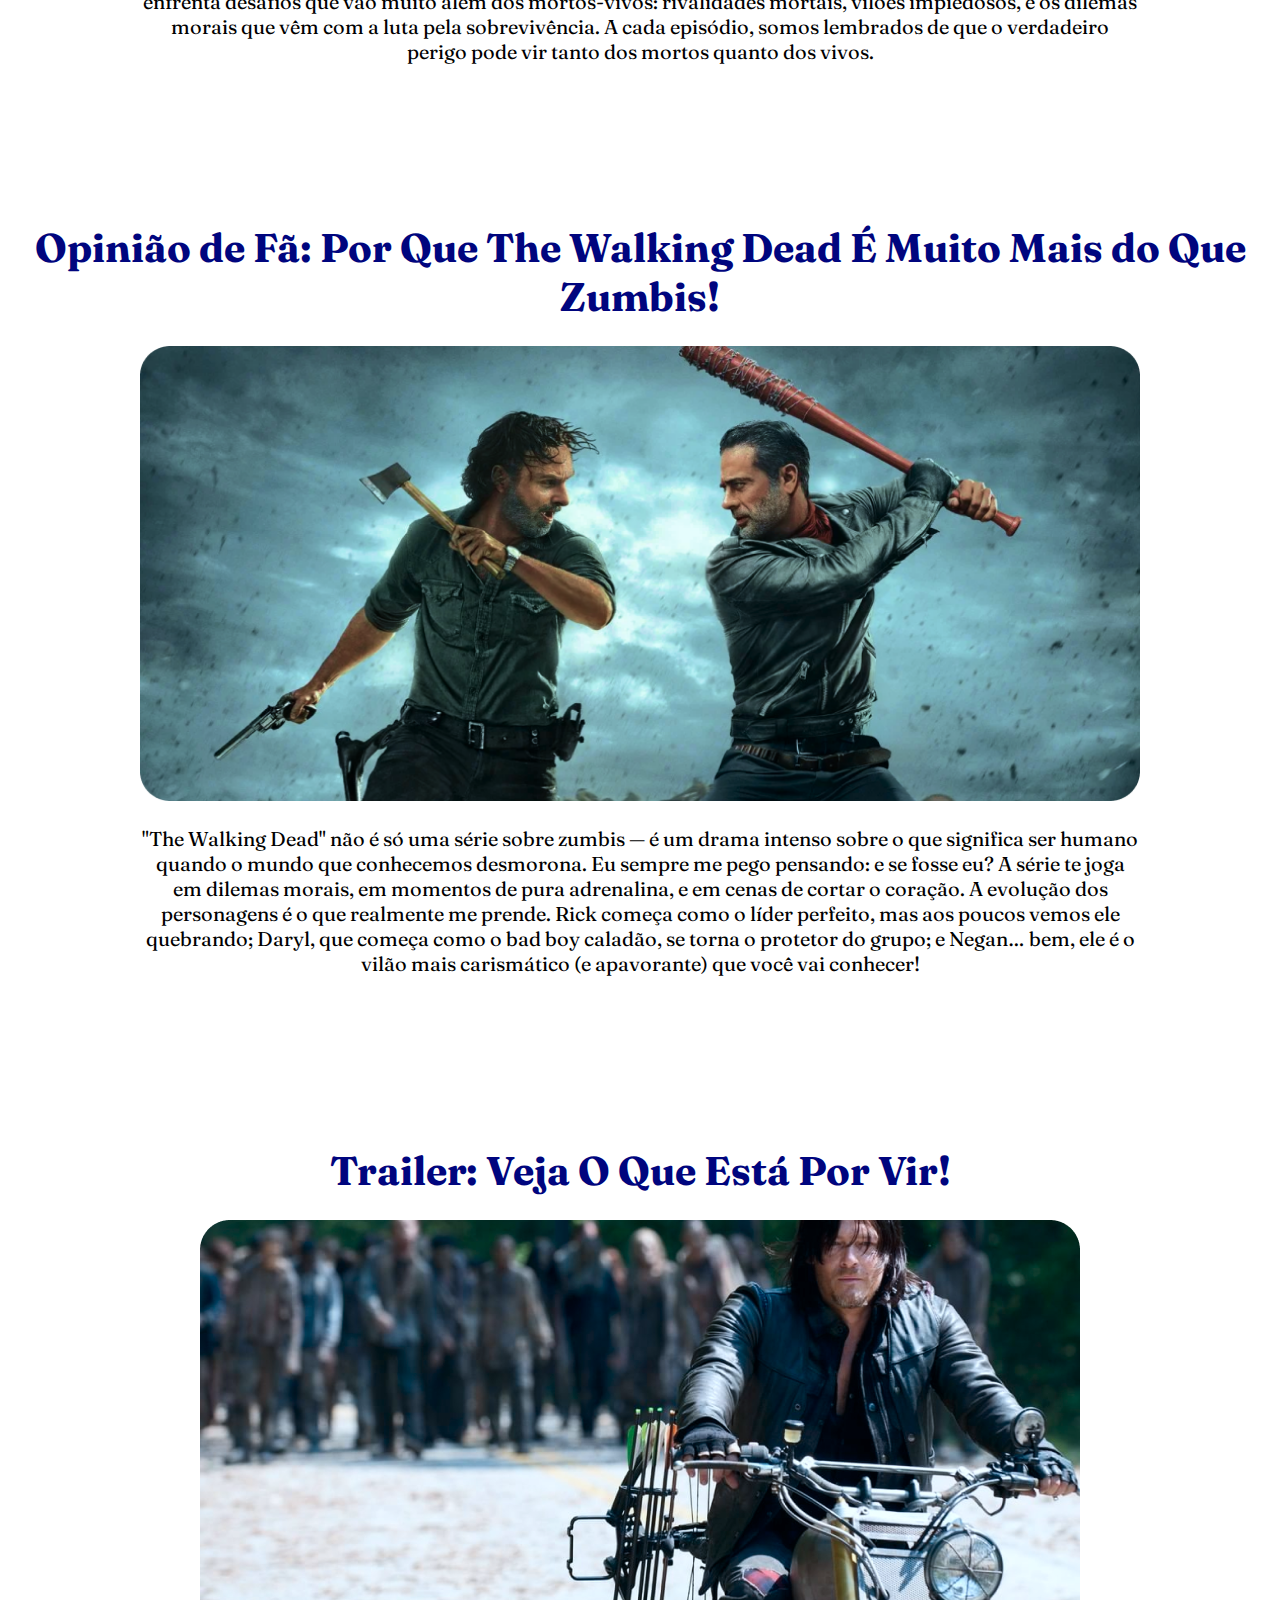
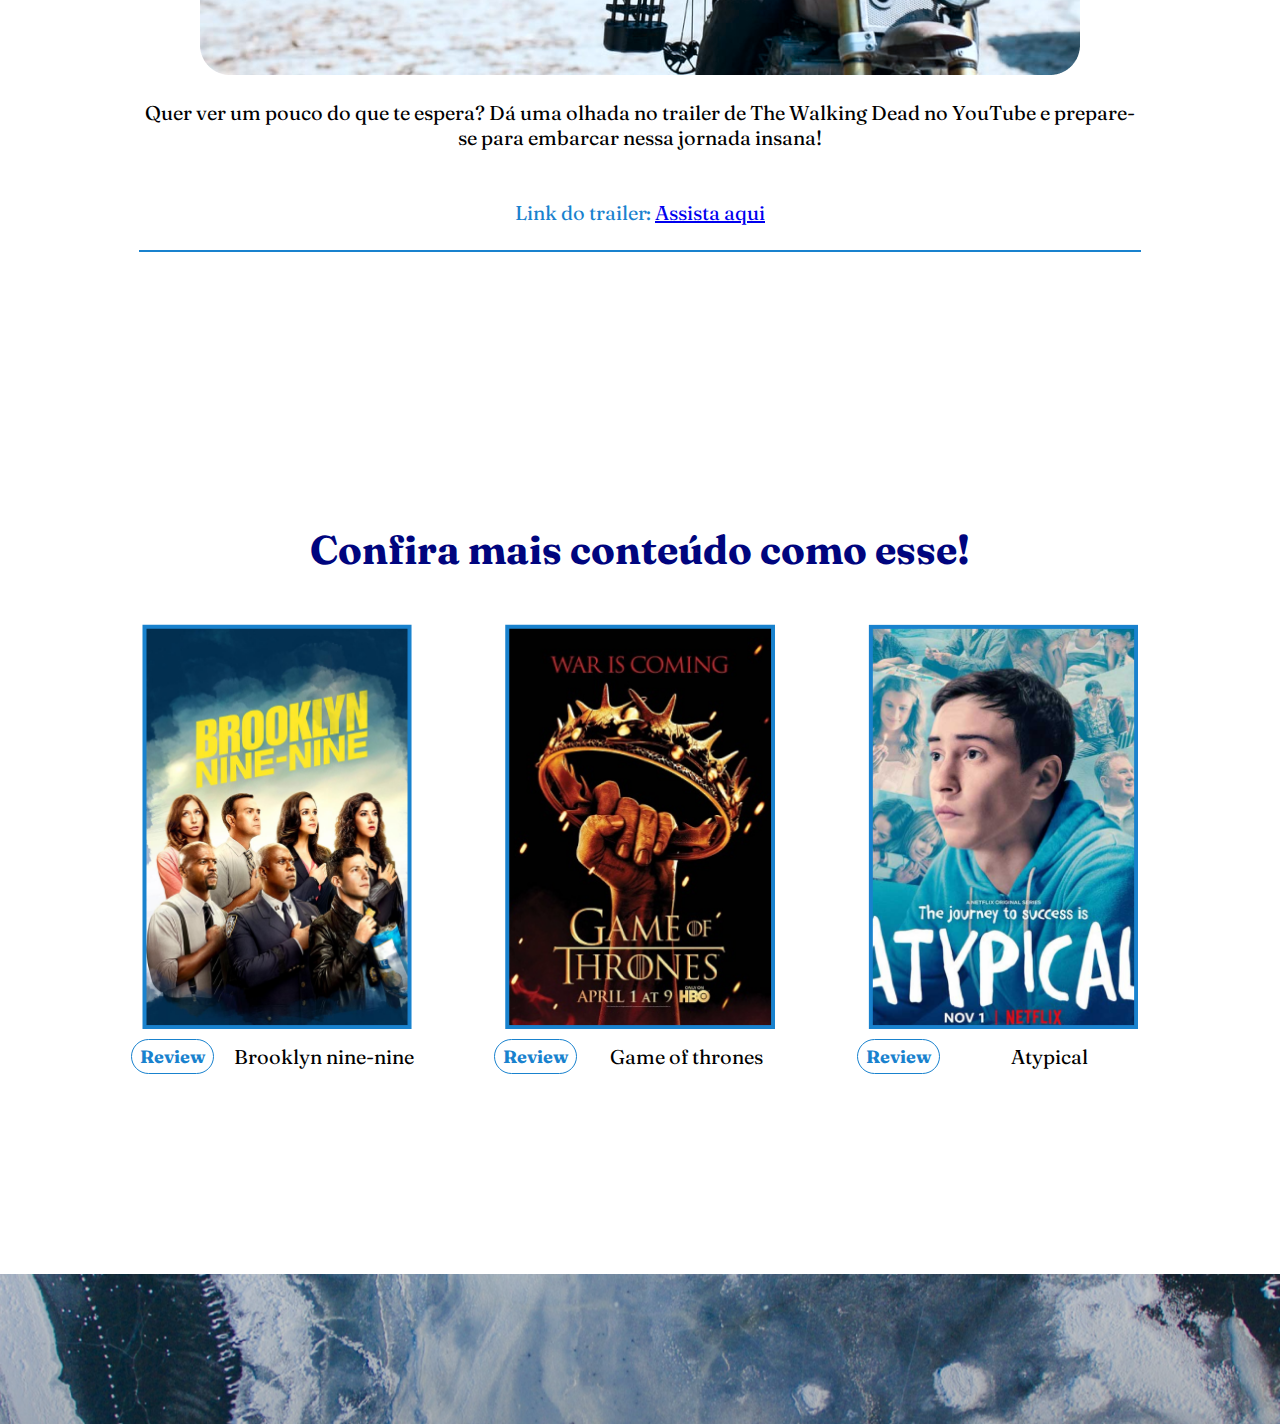
==== commit 0bcaeba5: "final" ====
--- a/index.html
+++ b/index.html
@@ -1,4 +1,4 @@
-<<<<<<< HEAD
+
 <!DOCTYPE html>
 <html lang="pt-br">
 <head>
@@ -137,139 +137,3 @@
 <footer>
     <img src="imgs/footer-png.png" alt="">
 </footer>
-=======
-<!DOCTYPE html>
-<html lang="pt-br">
-<head>
-    <meta charset="UTF-8">
-    <meta name="viewport" content="width=device-width, initial-scale=1.0">
-    <title>The Walking Dead - Sobrevivendo ao apocalipse</title>
-    <link rel="stylesheet" href="Blog.css">
-
-    <link rel="preconnect" href="https://fonts.googleapis.com">
-<link rel="preconnect" href="https://fonts.gstatic.com" crossorigin>
-<link href="https://fonts.googleapis.com/css2?family=Fraunces:ital,opsz,wght@0,9..144,100..900;1,9..144,100..900&display=swap" rel="stylesheet">
-</head>
-
-<body>
-    <header>
-    <div class="menu">
-        <div class="barra">
-            <div class="logo">
-                <img src="imgs/WM logo1 - png.png" alt="">
-            </div>
-                <nav class="barra-texto">
-                    <h5>Conect</h5>
-                    <h5>Blog</h5>
-                    <h5>Tools</h5>
-                    <h5>About</h5>
-                </nav>
-               </div>
-            <div class="textos"> 
-                <h3 class="titulo">Bem vindo ao WM</h3>
-                <h4 class="texto-menu">Bem-vindo ao WM, o blog de reviews sinceros de livros, filmes e jogos! Resumos, fotos e notas no estilo fã. Bora mergulhar nessas aventuras?</h4>
-            </div>
-            </div>
-            
-    </header>
-    <section>
-        <div class="barrinha3d">
-            <h5>Todos os posts</h5>
-            <h5>Filmes</h5>
-            <h5>Séries</h5>
-            <h5>Entretenimento</h5>
-            <h5>Críticas</h5>
-        </div>
-
-    </section>
-
-    <section class="section-um">
-        <h1 class="titulos">THE WALKING DEAD</h1>
-        <div class="caixona">
-            <div class="caixa esquerda">
-                <h6 class="classes review"><span>Ano da review</span></h6>
-                <h6 class="classes review">Diretor</h6>
-                <h6 class="classes review">Atores</h6>
-                <h6 class="classes review">Ano de lançamento</h6>
-                <h6 class="classes review">Notas</h6>
-            </div>
-            <div class="caixa direita">
-                <h6 class="texto review"><strong>2024</strong></h6>
-                <h6 class="texto review"><strong>Scott M. Gimple</strong></h6>
-                <h6 class="texto review"><strong>Andrew Lincon, Norman Reedus, Lauren Cohan...</strong></h6>
-                <h6 class="texto review"><strong>2010</strong></h6>
-                <div class="nota">
-                    <img src="imgs/Nota - TWD.png" class="imgnota" alt="">
-                    <img src="imgs/Coração - TWD.png" class="imgcoracao" alt="">
-                    <h6 class="texto review">Favoritado</h6>
-                </div>
-            </div>
-        </div>
-    </section>
-    <section class="section-dois">
-        <h1>Sobrevivendo ao apocalipse</h1>
-        <img src="imgs/Imagem 1- Main - TWD.png" class="ImagensGrandes" alt="">
-        <p>"The Walking Dead" é muito mais do que uma simples série de zumbis; é uma verdadeira montanha-russa emocional que nos leva a questionar o que faríamos para sobreviver em um mundo onde as regras de civilização deixaram de existir. A série nos joga diretamente em um apocalipse onde os mortos não ficam mortos, e os vivos, bem, nem sempre são melhores. Prepare-se para se apegar aos personagens, sentir a tensão de cada cena e mergulhar em uma narrativa onde cada decisão pode ser a última.</p>
-    </section>
-    <section class="personagens">
-        <h1>Os protagonistas do apocalipse</h1>
-        <img src="imgs/RickGrimes - TWD.png" class="imagenspequenas" alt="">
-        <h2><span>Andrew Lincon como Rick Grimes</span></h2>
-        <img src="imgs/DarylDixon - TWD.png" class="imagenspequenas" alt="">
-        <h2><span>Norman Reedus como Daryl Dixon</span></h2>
-        <img src="imgs/Carol - TWD.png" class="imagenspequenas" alt="">
-        <h2><span>Melissa McBride como Carol Peletier</span></h2>
-        <img src="imgs/Maggie - TWD.png" class="imagenspequenas" alt="">
-        <h2><span>Lauren Cohan como Maggie Greene</span></h2>
-        <img src="imgs/Negan - TWD.png" class="imagenspequenas" alt="">
-        <h2><span>Jeffrey Dean Morgan como Negan</span></h2>
-    </section>
-    <section class="section-tres">
-        <h1>Sobre a Série: O Enredo Que Deixa Todo Mundo no Limite!</h1>
-        <img src="imgs/Governador - Imagem 2 - TWD.png" class="ImagensGrandes" alt="">
-        <p>"Tudo começa com Rick Grimes, um ex-policial que acorda de um coma e descobre que o mundo que ele conhecia foi completamente destruído por uma infestação zumbi. Desorientado e determinado a encontrar sua família, Rick se junta a um grupo de sobreviventes que tentam não apenas fugir dos zumbis, mas também lidar com a brutalidade e desespero dos outros sobreviventes humanos. Ao longo das temporadas, o grupo enfrenta desafios que vão muito além dos mortos-vivos: rivalidades mortais, vilões impiedosos, e os dilemas morais que vêm com a luta pela sobrevivência. A cada episódio, somos lembrados de que o verdadeiro perigo pode vir tanto dos mortos quanto dos vivos.</p>
-    </section>
-    <section class="section-tres">
-        <h1>Opinião de Fã: Por Que The Walking Dead É Muito Mais do Que Zumbis!</h1>
-        <img src="imgs/Rick e Negan - Imagem 3 - TWD.png" class="ImagensGrandes" alt="">
-        <p>"The Walking Dead" não é só uma série sobre zumbis — é um drama intenso sobre o que significa ser humano quando o mundo que conhecemos desmorona. Eu sempre me pego pensando: e se fosse eu? A série te joga em dilemas morais, em momentos de pura adrenalina, e em cenas de cortar o coração. A evolução dos personagens é o que realmente me prende. Rick começa como o líder perfeito, mas aos poucos vemos ele quebrando; Daryl, que começa como o bad boy caladão, se torna o protetor do grupo; e Negan… bem, ele é o vilão mais carismático (e apavorante) que você vai conhecer!</p>
-        </section>
-        <section class="section-quatro">
-            <h1>Trailer: Veja O Que Está Por Vir!</h1>
-            <img src="imgs/Daryl moto - Imagem 4 - TWD.png" class="imgmini" alt="">
-            <p>Quer ver um pouco do que te espera? Dá uma olhada no trailer de The Walking Dead no YouTube e prepare-se para embarcar nessa jornada insana!</p>
-            <p class="link">Link do trailer:</p>
-            <div class="azul"></div>
-        </section>
-        <section class="section-cinco">
-            <h1>Confira mais conteúdo como esse!</h1>
-            <div class="Posterzao">
-                <div class="poster">
-                <img src="imgs/Poster 1 - B99 - TWD.png"  alt="">
-                    <div class="escritas">
-                        <h6>Review</h6>
-                        <p>Brooklyn nine-nine</p>
-                    </div>
-                    <img src="imgs/Poster 2 - GOT - TWD.png"  alt="">
-                    <div class="escritas">
-                        <h6>Review</h6>
-                        <p>Brooklyn nine-nine</p>
-                    </div>
-                    <img src="imgs/Poster 3 - Atypical - TWD.png"  alt="">
-                    <div class="escritas">
-                        <h6>Review</h6>
-                        <p>Brooklyn nine-nine</p>
-                    </div>
-                    </div>
-            </div>
-        </section>
-        
-            
-
-    
-</body>
-<footer>
-    <img src="imgs/MenuFundo - TWD.png" alt="">
-</footer>
->>>>>>> b8cb6b9211ef0348dc1fb7ae2b18813af3295fdf
-</html>--- a/Blog.css
+++ b/Blog.css
@@ -1,4 +1,4 @@
-<<<<<<< HEAD
+
 * {
     margin: 0;
     border: 0;
@@ -283,290 +283,4 @@
     justify-content: center;
     align-items: center;
     height: 150px;
-=======
-* {
-    margin: 0;
-    border: 0;
-    padding: 0;
-    font-family: "Fraunces", 'Times New Roman', Times, serif;
-}
-.sublinhado {
-    text-decoration: underline;
-    text-underline-offset: 8px; /
-}
-/* <uniquifier>: Use a unique and descriptive class name
-/ <weight>: Use a value from 100 to 900
-
-.fraunces-<uniquifier> {
-  font-family: "Fraunces", serif;
-  font-optical-sizing: auto;
-  font-weight: <weight>;
-  font-style: normal;
-  font-variation-settings:
-    "SOFT" 0,
-    "WONK" 0;
-} */
-
-body {
-    background-color: white;
-}
-    
-.logo img {
-    width: 100px;
-    height: 60px;
-    margin-right: 700px;
-}
-.menu {
-        margin: 0;
-        display: flex;
-        flex-direction: column;
-        align-items: center;
-}
-.barra {
-    display: flex;
-    flex-direction: row;
-    margin: 15px 0px;
-    padding: 15px;
-    justify-content: space-between;
-    gap: 50px;
-}
-header {
-    background-image: url(imgs/MenuFundo\ -\ TWD.png);
-    background-size: cover;
-    background-position: center;
-    color: white;
-    font-weight: 350px;
-    font-variation-settings: "wght" 350;
-}
-
-nav {
-    display: flex;
-    flex-direction: row;
-    justify-content: space-around;
-    margin: 0 20px;
-}
-nav h5 {
-    padding: 0 20px;
-    margin: 0;
-    font-size: 25px;
-}
-.textos {
-    display: flex;
-    flex-direction: column;
-    align-items: center;
-    gap: 20px;
-    width: 60%;
-    margin: 20px 0 35px;
-    text-align: center;
-}
-h1 {
-    color: #00057E;
-    font-size: 40px;
-    margin: 25px;
-}
-h2 {
-    color: rgb(70, 70, 70);
-    font-weight: 350px;
-    font-variation-settings: "wght" 350;
-    font-size: 18px;
-    margin: 15px 0 20px;
-}
-h3 {
-    font-size: 40px;
-}
-h4 {
-    font-size: 25px;
-}
-h5 {
-    font-size: 22px;
-    font-weight: 400px;
-    font-variation-settings: "wght" 400;
-}
-h6 {
-    font-size: 20px;
-}
-
-.barrinha3d {
-    display: flex;
-    flex-direction: row;
-    align-items: center;
-    justify-content: space-around;
-    padding: 15px;
-    position: relative;
-    box-shadow: 0 4px 4px rgba(0, 0, 0, 0.3);
-}
-
-.section-um {
-    display: flex;
-    flex-direction: column;
-    align-items: center;
-    justify-content: center;
-    width: 100%;
-    text-align: center;
-    margin-bottom: 40px;
-}
-
-.caixona {
-    border: 1px solid #1982CE;
-    display: flex;
-    justify-content: space-between;
-    flex-direction: row;
-    width: 900px;
-    box-sizing: border-box; /* Inclui a borda e o padding no cálculo da largura */
-    height: 350px;
-
-}
-
-.caixa {
-    display: flex;
-    flex-direction: column;
-    flex: 1;
-    padding: 10px;
-    border: 1px solid #1982CE;
-    gap: 20px; 
-    padding: 35px 40px 30px;
-    text-align: left;
-    gap: 30px;
-
-}
-.esquerda {
-    flex: 2;
-}
-.direita {
-    flex: 4;
-}
-.imgnota{
-    height: 70px;
-    width: 70px;
-    margin: 0 55px 0 0;
-}
-.imgcoracao {
-    height: 40px;
-    width: 40px;
-    margin: 0 10px;
-}
-
-.nota {
-    display: flex;
-    flex-direction: row;
-    align-items: center;
-}
-.section-dois {
-    display: flex;
-    flex-direction: column;
-    justify-content: center;
-    align-items: center;
-    text-align: center;
-    min-height: 100vh;
-}
-.ImagensGrandes {
-    height: 455px;
-    width: 1000px;
-}
-p {
-    text-align: center;
-    font-size: 20px;
-    width: 1000px;
-    margin: 25px;
-}
-.imagenspequenas {
-    width: 810px;
-    height: 375px;
-}
-.personagens {
-    display: flex;
-    flex-direction: column;
-    justify-content: center;
-    align-items: center;
-    text-align: center;
-}
-.section-tres {
-    display: flex;
-    flex-direction: column;
-    justify-content: center;
-    align-items: center;
-    text-align: center;
-    min-height: 100vh;
-}
-.imgmini {
-    height: 455px;
-    width: 880px;
-}
-.azul {
-    border: 1px solid #1982CE;
-    margin-bottom: 25px;
-    width: 1000px;
-}
-
-.section-quatro {
-    display: flex;
-    flex-direction: column;
-    justify-content: center;
-    align-items: center;
-    text-align: center;
-    min-height: 100vh;
-}
-.link {
-    color: #1982CE;
-}
-.section-cinco {
-    display: flex;
-    flex-direction: column;
-    justify-content: center;
-    align-items: center;
-    text-align: center;
-    min-height: 100vh;
-}
-.escritas p {
-    margin: 0;
-    padding: 0;
-    width: 200px;
-}
-.escritas h6 {
-    font-size: 18px;
-    color: #1982CE;
-    border: 1px solid #1982CE;
-    border-radius: 25px;
-    padding: 5px 8px;
-}
-.Posterzao {
-    display: flex;
-    flex-direction: row; /* Alinha os pôsteres em linha */
-    justify-content: center; /* Centraliza os pôsteres na tela */
-    align-items: center; /* Centraliza verticalmente */
-    gap: 20px; /* Espaçamento entre os pôsteres */
-    flex-wrap: wrap; /* Permite quebra de linha se necessário */
-}
-
-
-.poster {
-    display: flex;
-    flex-direction: column; /* Organiza conteúdo interno em coluna */
-    align-items: center; /* Centraliza conteúdo dentro do pôster */
-    gap: 10px; /* Espaçamento entre imagem e textos */
-    text-align: center; /* Centraliza texto dentro das divs */
-    margin: 25px;
-}
-.poster div{
-    align-items: left;
-}
-
-.escritas {
-    display: flex;
-    flex-direction: row; /* Mantém o layout de texto e título horizontal */
-    justify-content: center; /* Centraliza horizontalmente dentro do pôster */
-    align-items: center; /* Alinha itens verticalmente */
-    gap: 10px; /* Espaçamento entre o título e o review */
-}
-.section-cinco img {
-    height: 405px;
-    width: 270px;
-}
-footer img{
-    width: 100%;
-    margin-top: 25px;
-    justify-content: center;
-    align-items: center;
-    height: 150px;
->>>>>>> b8cb6b9211ef0348dc1fb7ae2b18813af3295fdf
 }